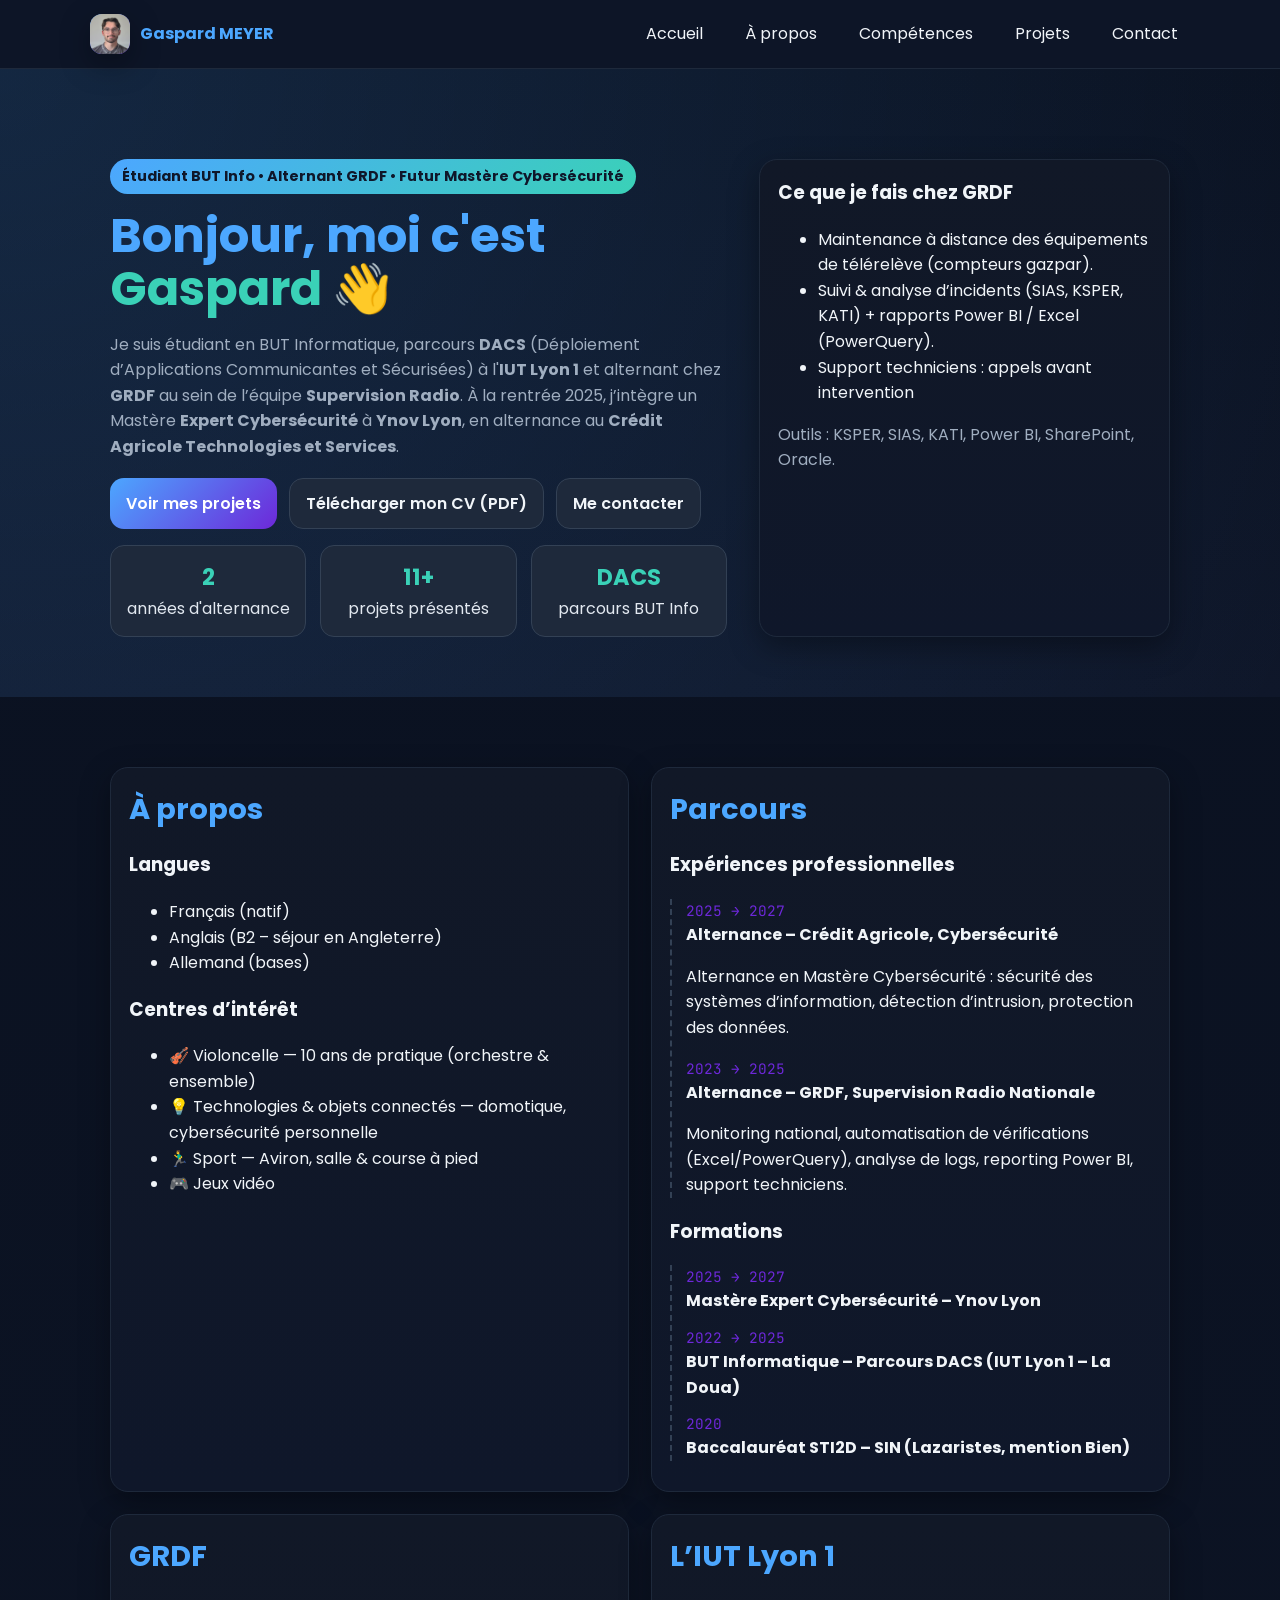
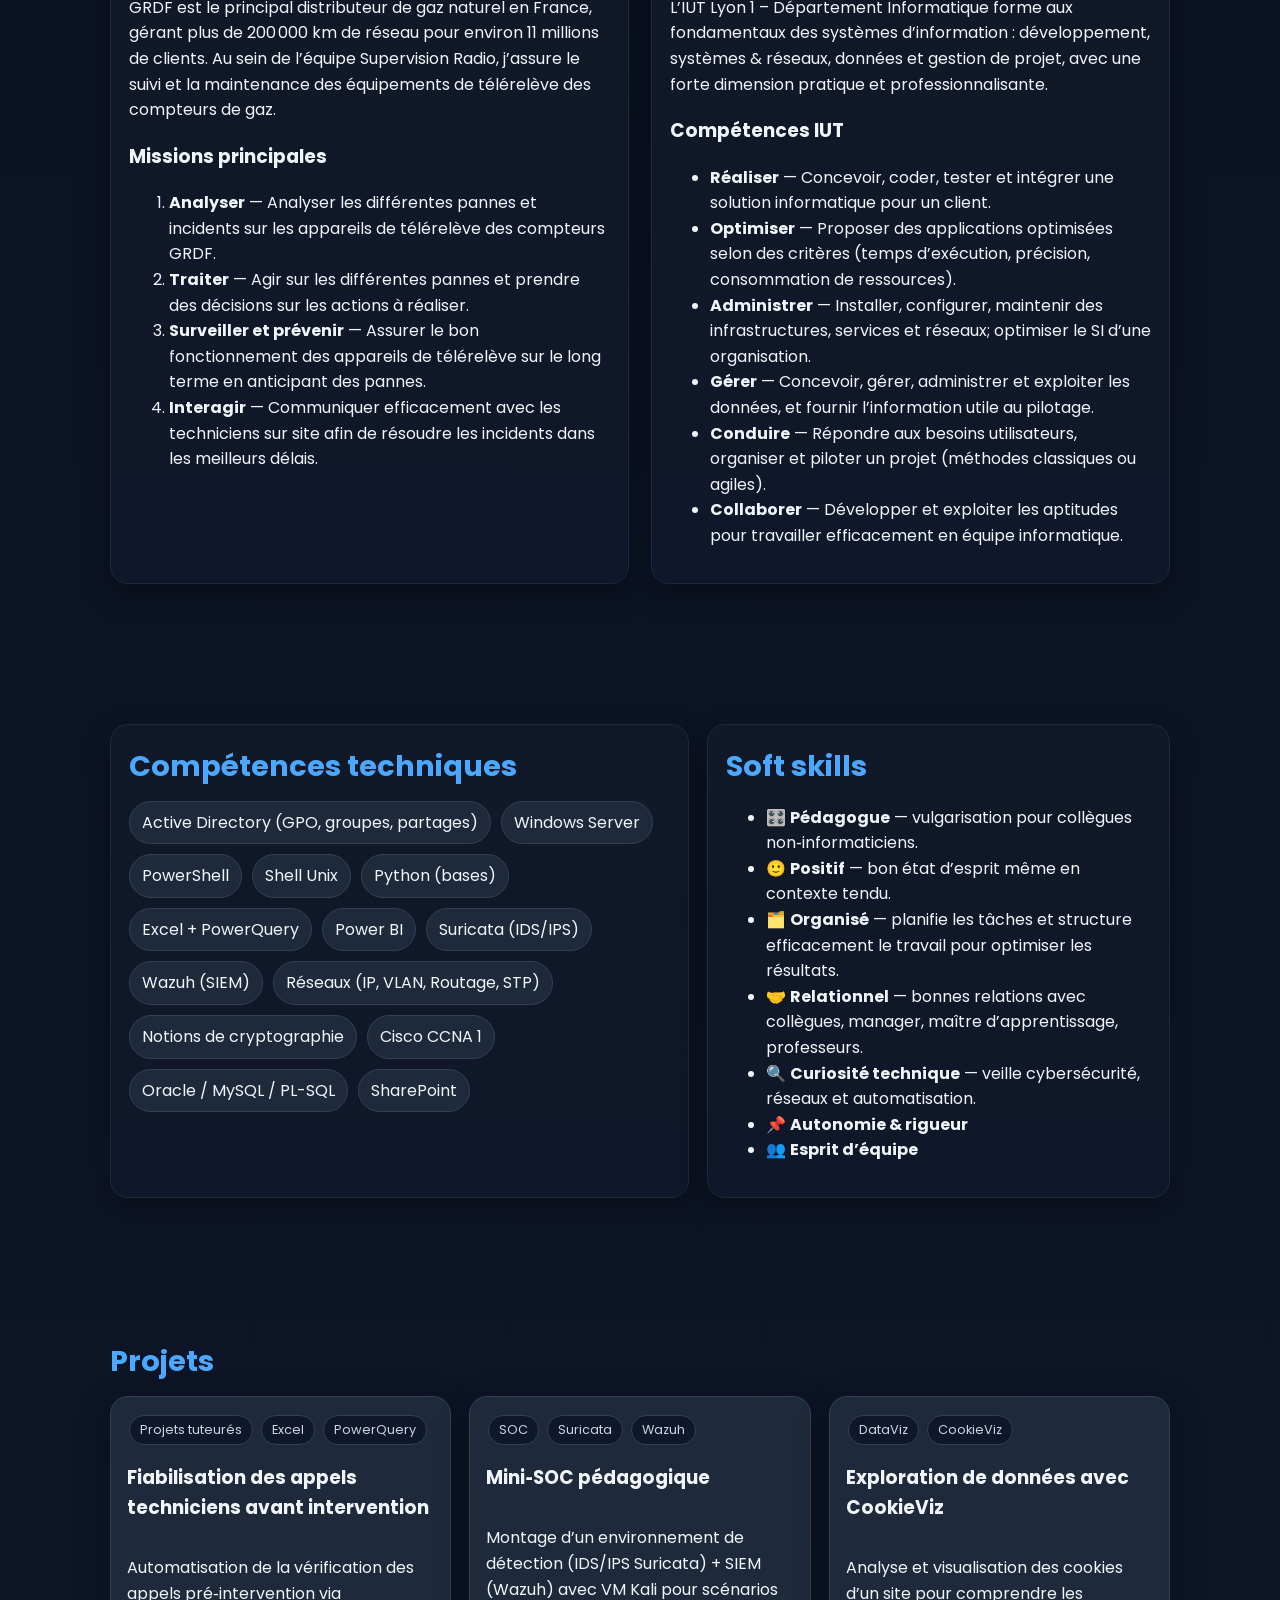
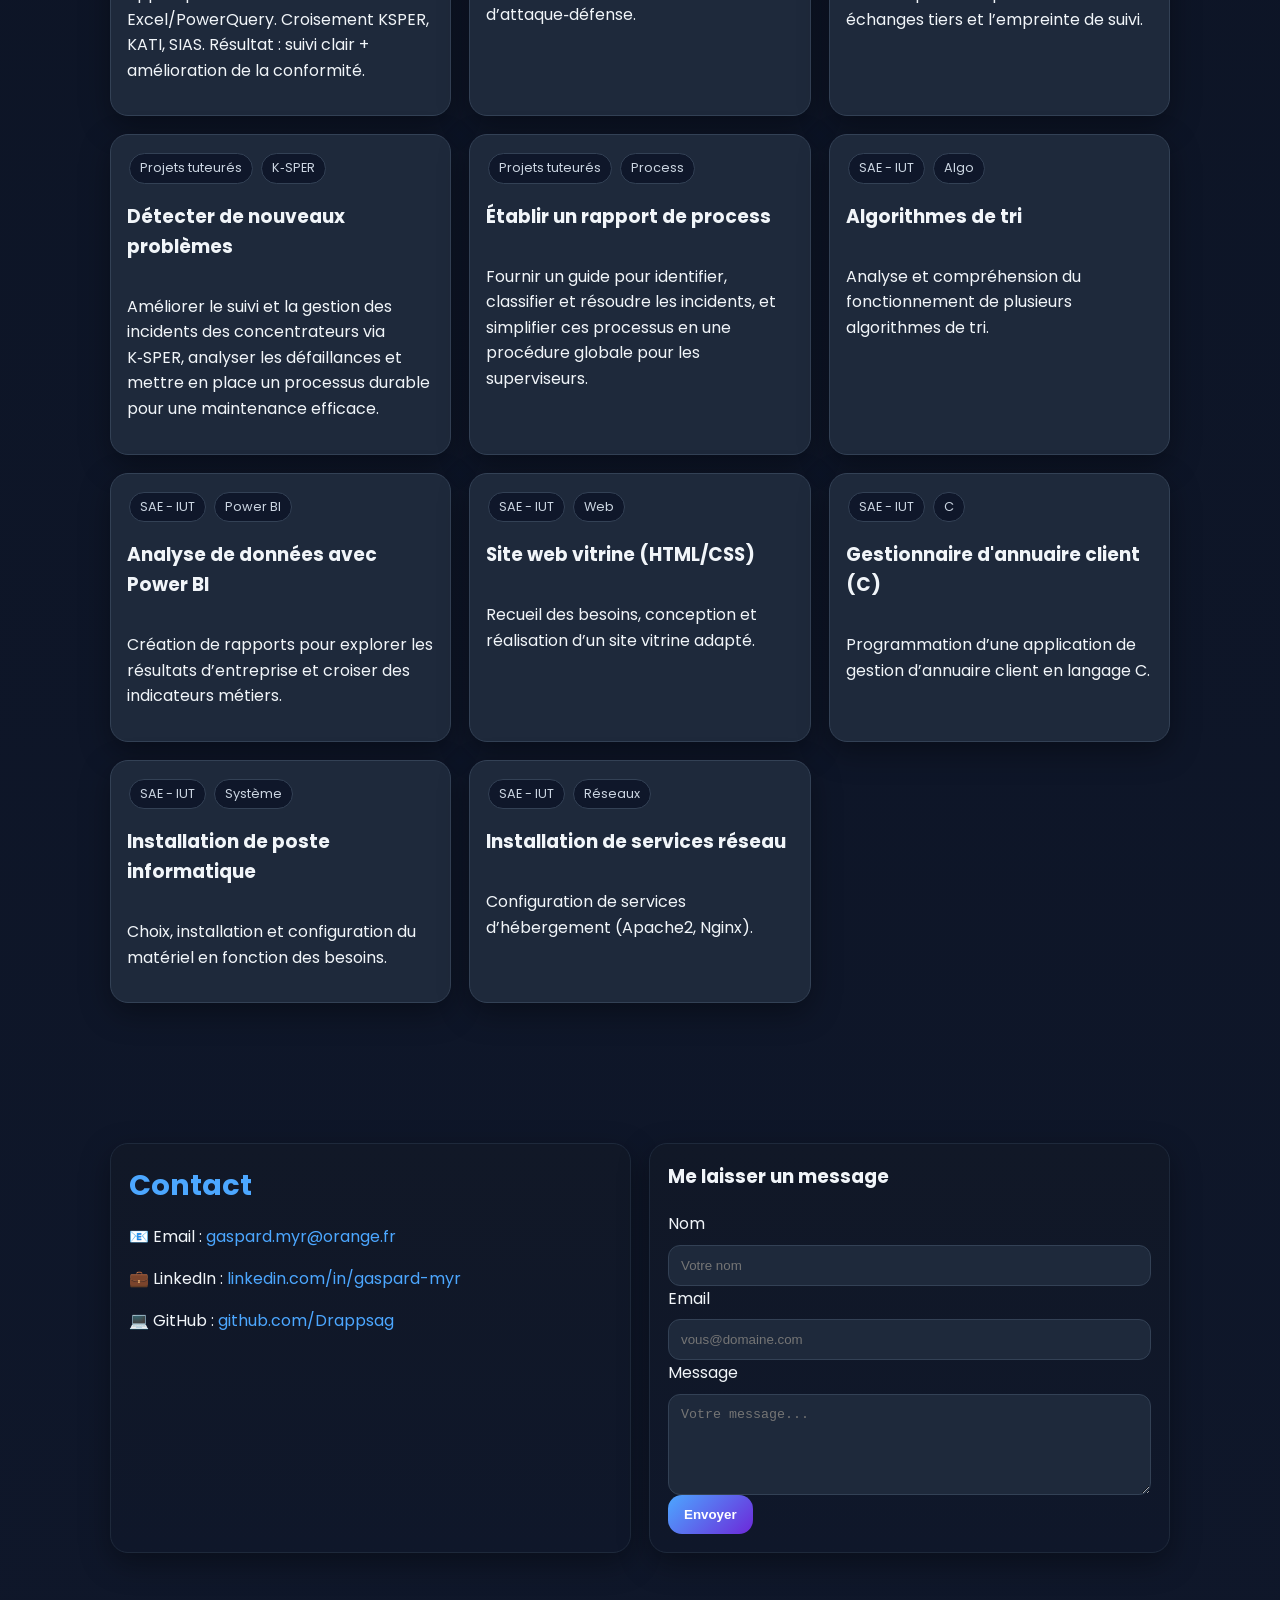
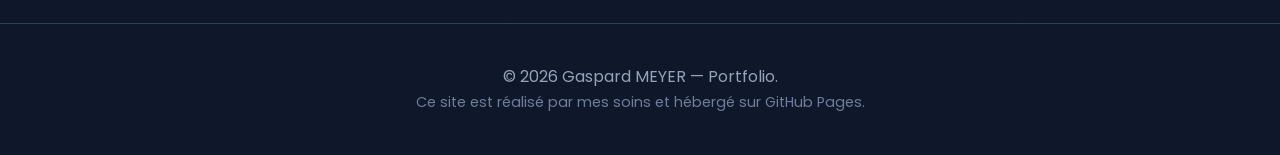
==== index.html @ 8bc7138e "Rename portfolio_gaspard_meyer_index.html to index.html" ====
<!DOCTYPE html>
<html lang="fr">
	<head>
		<meta charset="utf-8" />
		<meta name="viewport" content="width=device-width, initial-scale=1" />
		<title>Gaspard MEYER • Portfolio</title>
		<meta
			name="description"
			content="Portfolio de Gaspard MEYER — Étudiant BUT Informatique (DACS), alternant chez GRDF (Supervision Radio), futur Mastère Cybersécurité à Ynov Lyon. Projets, compétences, CV et contacts."
		/>
		<meta name="theme-color" content="#0b1220" />
		<link rel="preconnect" href="https://fonts.googleapis.com" />
		<link rel="preconnect" href="https://fonts.gstatic.com" crossorigin />
		<link
			href="https://fonts.googleapis.com/css2?family=Poppins:wght@300;400;600;700&family=JetBrains+Mono:wght@400;600&display=swap"
			rel="stylesheet"
		/>
		<style>
			:root {
				--bg: #0a1120; /* fond principal plus doux */
				--panel: #121b2e; /* panneaux */
				--muted: #a0aec0; /* texte secondaire */
				--text: #f1f5f9; /* texte principal */
				--brand: #3ad1b7; /* accent vert-bleu cyber */
				--brand-2: #4ca7ff; /* accent secondaire */
				--brand-3: #6d28d9; /* accent violet subtil */
				--radius: 18px;
				--shadow: 0 10px 30px rgba(0, 0, 0, 0.35);
			}
			* {
				box-sizing: border-box;
			}
			html {
				scroll-behavior: smooth;
			}
			body {
				margin: 0;
				font-family: Poppins, system-ui, -apple-system, Segoe UI, Roboto,
					Ubuntu;
				line-height: 1.6;
				background: linear-gradient(180deg, #0a1120, #0f172a);
				color: var(--text);
			}
			a {
				color: var(--brand-2);
				text-decoration: none;
				transition: 0.2s;
			}
			a:hover {
				color: var(--brand);
			}
			.container {
				max-width: 1100px;
				margin: 0 auto;
				padding: 0 20px;
			}
			header {
				position: sticky;
				top: 0;
				z-index: 50;
				background: rgba(15, 23, 42, 0.85);
				backdrop-filter: blur(10px);
				border-bottom: 1px solid #1e293b;
			}
			.nav {
				display: flex;
				align-items: center;
				justify-content: space-between;
				padding: 14px 0;
			}
			.brand {
				display: flex;
				align-items: center;
				gap: 10px;
				font-weight: 700;
				color: var(--brand-2);
			}
			.logo {
				display: grid;
				place-items: center;
				width: 40px;
				height: 40px;
				border-radius: 12px;
				background: linear-gradient(
					135deg,
					var(--brand-2),
					var(--brand-3)
				);
				color: #fff;
				font-weight: 800;
				box-shadow: var(--shadow);
			}
			.nav ul {
				display: flex;
				gap: 18px;
				list-style: none;
				margin: 0;
				padding: 0;
			}
			.nav a {
				color: var(--text);
				padding: 8px 12px;
				border-radius: 12px;
			}
			.nav a:hover {
				background: #1e293b;
			}
			.menu-btn {
				display: none;
			}
			@media (max-width: 820px) {
				.menu-btn {
					display: block;
					background: #1e293b;
					color: var(--text);
					border: none;
					border-radius: 12px;
					padding: 8px 12px;
				}
				.nav ul {
					display: none;
					position: absolute;
					top: 58px;
					right: 20px;
					flex-direction: column;
					background: #0f172a;
					border: 1px solid #1e293b;
					border-radius: 14px;
					padding: 10px;
					width: 240px;
				}
				.nav ul.open {
					display: flex;
				}
			}
			.hero {
				padding: 90px 0 60px;
				position: relative;
				overflow: hidden;
				background: radial-gradient(
						circle at top left,
						rgba(76, 167, 255, 0.15),
						transparent
					),
					linear-gradient(180deg, #0a1120, #0f172a);
			}
			.grid {
				display: grid;
				grid-template-columns: 1.2fr 0.8fr;
				gap: 32px;
			}
			@media (max-width: 920px) {
				.grid {
					grid-template-columns: 1fr;
				}
			}
			.chip {
				display: inline-flex;
				align-items: center;
				gap: 8px;
				font-size: 0.9rem;
				color: #0f172a;
				background: linear-gradient(
					135deg,
					var(--brand-2),
					var(--brand)
				);
				padding: 6px 12px;
				border-radius: 999px;
				font-weight: 700;
			}
			h1 {
				font-size: clamp(2rem, 5vw, 3rem);
				line-height: 1.1;
				margin: 16px 0;
				color: var(--brand-2);
			}
			.subtitle {
				color: var(--muted);
				max-width: 700px;
			}
			.cta {
				display: flex;
				gap: 12px;
				margin-top: 18px;
				flex-wrap: wrap;
			}
			.btn {
				display: inline-flex;
				align-items: center;
				gap: 10px;
				padding: 12px 16px;
				border-radius: 14px;
				border: 1px solid #334155;
				background: #1e293b;
				color: var(--text);
				font-weight: 600;
				transition: 0.2s;
			}
			.btn.primary {
				background: linear-gradient(
					135deg,
					var(--brand-2),
					var(--brand-3)
				);
				color: #fff;
				border: 0;
			}
			.btn:hover {
				transform: translateY(-2px);
				box-shadow: 0 6px 15px rgba(0, 0, 0, 0.4);
			}
			.panel {
				background: linear-gradient(180deg, #111827, #0f172a);
				border: 1px solid #1e293b;
				border-radius: var(--radius);
				padding: 18px;
				box-shadow: var(--shadow);
			}
			.kpis {
				display: grid;
				grid-template-columns: repeat(3, 1fr);
				gap: 14px;
				margin-top: 16px;
			}
			.kpi {
				background: #1e293b;
				border: 1px solid #334155;
				border-radius: 14px;
				padding: 14px;
				text-align: center;
				color: #e2e8f0;
			}
			.kpi strong {
				font-size: 1.4rem;
				color: var(--brand);
			}
			section {
				padding: 70px 0;
			}
			section h2 {
				font-size: 1.8rem;
				margin: 0 0 12px;
				color: var(--brand-2);
			}
			.lead {
				color: var(--muted);
				margin: 0 0 24px;
			}
			.about {
				display: grid;
				grid-template-columns: 1fr 1fr;
				gap: 22px;
			}
			@media (max-width: 900px) {
				.about {
					grid-template-columns: 1fr;
				}
			}
			.about .card {
				padding: 18px;
			}
			.timeline {
				border-left: 2px dashed #334155;
				padding-left: 14px;
			}
			.tl-item {
				margin: 12px 0;
			}
			.tl-item .when {
				font-family: "JetBrains Mono", monospace;
				font-size: 0.9rem;
				color: var(--brand-3);
			}
			.projects {
				display: grid;
				grid-template-columns: repeat(3, 1fr);
				gap: 18px;
			}
			@media (max-width: 1024px) {
				.projects {
					grid-template-columns: repeat(2, 1fr);
				}
			}
			@media (max-width: 720px) {
				.projects {
					grid-template-columns: 1fr;
				}
			}
			.project {
				display: flex;
				flex-direction: column;
				gap: 10px;
				padding: 16px;
				transition: transform 0.15s ease;
				background: #1e293b;
				border-radius: var(--radius);
				border: 1px solid #334155;
			}
			.project:hover {
				transform: translateY(-3px);
				box-shadow: 0 6px 12px rgba(0, 0, 0, 0.4);
			}
			.tag {
				display: inline-block;
				background: #0f172a;
				border: 1px solid #334155;
				color: #cbd5e1;
				font-size: 0.8rem;
				padding: 4px 10px;
				border-radius: 999px;
				margin: 2px;
			}
			.skills {
				display: grid;
				grid-template-columns: 1fr 0.8fr;
				gap: 18px;
			}
			@media (max-width: 980px) {
				.skills {
					grid-template-columns: 1fr;
				}
			}
			.chipset {
				display: flex;
				flex-wrap: wrap;
				gap: 10px;
			}
			.skill {
				background: #1e293b;
				border: 1px solid #334155;
				padding: 8px 12px;
				border-radius: 999px;
				color: #f1f5f9;
			}
			.contact-card {
				display: grid;
				grid-template-columns: 1fr 1fr;
				gap: 18px;
			}
			@media (max-width: 880px) {
				.contact-card {
					grid-template-columns: 1fr;
				}
			}
			.field {
				display: flex;
				flex-direction: column;
				gap: 8px;
			}
			input,
			textarea {
				background: #1e293b;
				border: 1px solid #334155;
				border-radius: 12px;
				padding: 12px;
				color: #f1f5f9;
			}
			input:focus,
			textarea:focus {
				outline: none;
				box-shadow: 0 0 0 3px rgba(76, 167, 255, 0.3);
			}
			footer {
				padding: 40px 0;
				color: #94a3b8;
				text-align: center;
				border-top: 1px solid #334155;
			}
		</style>
	</head>
	<body>
		<!-- NAV -->
		<header>
			<div class="container nav">
				<div class="brand">
					<div class="logo">
						<img
							src="assets/photo-gaspard.jpg"
							alt="Logo Gaspard Meyer"
							style="
								width: 100%;
								height: 100%;
								object-fit: cover;
								border-radius: 12px;
							"
						/>
					</div>
					<span>Gaspard MEYER</span>
				</div>
				<button
					class="menu-btn"
					aria-label="menu"
					onclick="toggleMenu()"
				>
					☰ Menu
				</button>
				<ul id="menu">
					<li><a href="#accueil">Accueil</a></li>
					<li><a href="#apropos">À propos</a></li>
					<li><a href="#competences">Compétences</a></li>
					<li><a href="#projets">Projets</a></li>
					<li><a href="#contact">Contact</a></li>
				</ul>
			</div>
		</header>

		<!-- HERO / ACCUEIL -->
		<section id="accueil" class="hero">
			<div class="container grid">
				<div>
					<span class="chip"
						>Étudiant BUT Info • Alternant GRDF • Futur Mastère
						Cybersécurité</span
					>
					<h1>
						Bonjour, moi c'est
						<span style="color: var(--brand)">Gaspard</span> 👋
					</h1>
					<p class="subtitle">
						Je suis étudiant en BUT Informatique, parcours
						<strong>DACS</strong> (Déploiement d’Applications
						Communicantes et Sécurisées) à l'<strong
							>IUT Lyon 1</strong
						>
						et alternant chez <strong>GRDF</strong> au sein de
						l’équipe <strong>Supervision Radio</strong>. À la
						rentrée 2025, j’intègre un Mastère
						<strong>Expert Cybersécurité</strong> à
						<strong>Ynov Lyon</strong>, en alternance au
						<strong>Crédit Agricole Technologies et Services</strong
						>.
					</p>
					<div class="cta">
						<a class="btn primary" href="#projets"
							>Voir mes projets</a
						>
						<a
							class="btn"
							href="assets/Gaspard-Meyer-CV.pdf"
							target="_blank"
							rel="noopener"
							>Télécharger mon CV (PDF)</a
						>
						<a class="btn" href="#contact">Me contacter</a>
					</div>
					<div class="kpis">
						<div class="kpi">
							<strong>2</strong>
							<div>années d'alternance</div>
						</div>
						<div class="kpi">
							<strong>11+</strong>
							<div>projets présentés</div>
						</div>
						<div class="kpi">
							<strong>DACS</strong>
							<div>parcours BUT Info</div>
						</div>
					</div>
				</div>
				<div class="panel">
					<h3 style="margin-top: 0">Ce que je fais chez GRDF</h3>
					<ul>
						<li>
							Maintenance à distance des équipements de télérelève
							(compteurs gazpar).
						</li>
						<li>
							Suivi & analyse d’incidents (SIAS, KSPER, KATI) +
							rapports Power BI / Excel (PowerQuery).
						</li>
						<li>Support techniciens : appels avant intervention</li>
					</ul>
					<p style="color: var(--muted); margin: 0">
						Outils : KSPER, SIAS, KATI, Power BI, SharePoint,
						Oracle.
					</p>
				</div>
			</div>
		</section>

		<!-- A PROPOS -->
		<section id="apropos">
			<div class="container about">
				<div class="panel card">
					<h2>À propos</h2>
					<h3>Langues</h3>
					<ul>
						<li>Français (natif)</li>
						<li>Anglais (B2 – séjour en Angleterre)</li>
						<li>Allemand (bases)</li>
					</ul>
					<h3>Centres d’intérêt</h3>
					<ul>
						<li>
							🎻 Violoncelle — 10 ans de pratique (orchestre &
							ensemble)
						</li>
						<li>
							💡 Technologies & objets connectés — domotique,
							cybersécurité personnelle
						</li>
						<li>🏃‍♂️ Sport — Aviron, salle & course à pied</li>
						<li>🎮 Jeux vidéo</li>
					</ul>
				</div>
				<div class="panel card">
					<h2>Parcours</h2>
					<h3>Expériences professionnelles</h3>
					<div class="timeline">
						<div class="tl-item">
							<div class="when">2025 → 2027</div>
							<strong
								>Alternance – Crédit Agricole,
								Cybersécurité</strong
							>
							<p>
								Alternance en Mastère Cybersécurité : sécurité
								des systèmes d’information, détection
								d’intrusion, protection des données.
							</p>
						</div>
						<div class="tl-item">
							<div class="when">2023 → 2025</div>
							<strong
								>Alternance – GRDF, Supervision Radio
								Nationale</strong
							>
							<p>
								Monitoring national, automatisation de
								vérifications (Excel/PowerQuery), analyse de
								logs, reporting Power BI, support techniciens.
							</p>
						</div>
					</div>
					<h3>Formations</h3>
					<div class="timeline">
						<div class="tl-item">
							<div class="when">2025 → 2027</div>
							<strong
								>Mastère Expert Cybersécurité – Ynov
								Lyon</strong
							>
						</div>
						<div class="tl-item">
							<div class="when">2022 → 2025</div>
							<strong
								>BUT Informatique – Parcours DACS (IUT Lyon 1 –
								La Doua)</strong
							>
						</div>
						<div class="tl-item">
							<div class="when">2020</div>
							<strong
								>Baccalauréat STI2D – SIN (Lazaristes, mention
								Bien)</strong
							>
						</div>
					</div>
				</div>
				<div class="panel card">
					<h2>GRDF</h2>
					<p>
						GRDF est le principal distributeur de gaz naturel en
						France, gérant plus de 200 000 km de réseau pour environ
						11 millions de clients. Au sein de l’équipe Supervision
						Radio, j’assure le suivi et la maintenance des
						équipements de télérelève des compteurs de gaz.
					</p>
					<h3>Missions principales</h3>
					<ol>
						<li>
							<strong>Analyser</strong> — Analyser les différentes
							pannes et incidents sur les appareils de télérelève
							des compteurs GRDF.
						</li>
						<li>
							<strong>Traiter</strong> — Agir sur les différentes
							pannes et prendre des décisions sur les actions à
							réaliser.
						</li>
						<li>
							<strong>Surveiller et prévenir</strong> — Assurer le
							bon fonctionnement des appareils de télérelève sur
							le long terme en anticipant des pannes.
						</li>
						<li>
							<strong>Interagir</strong> — Communiquer
							efficacement avec les techniciens sur site afin de
							résoudre les incidents dans les meilleurs délais.
						</li>
					</ol>
				</div>
				<div class="panel card">
					<h2>L’IUT Lyon 1</h2>
					<p>
						L’IUT Lyon 1 – Département Informatique forme aux
						fondamentaux des systèmes d’information : développement,
						systèmes & réseaux, données et gestion de projet, avec
						une forte dimension pratique et professionnalisante.
					</p>
					<h3>Compétences IUT</h3>
					<ul>
						<li>
							<strong>Réaliser</strong> — Concevoir, coder, tester
							et intégrer une solution informatique pour un
							client.
						</li>
						<li>
							<strong>Optimiser</strong> — Proposer des
							applications optimisées selon des critères (temps
							d’exécution, précision, consommation de ressources).
						</li>
						<li>
							<strong>Administrer</strong> — Installer,
							configurer, maintenir des infrastructures, services
							et réseaux; optimiser le SI d’une organisation.
						</li>
						<li>
							<strong>Gérer</strong> — Concevoir, gérer,
							administrer et exploiter les données, et fournir
							l’information utile au pilotage.
						</li>
						<li>
							<strong>Conduire</strong> — Répondre aux besoins
							utilisateurs, organiser et piloter un projet
							(méthodes classiques ou agiles).
						</li>
						<li>
							<strong>Collaborer</strong> — Développer et
							exploiter les aptitudes pour travailler efficacement
							en équipe informatique.
						</li>
					</ul>
				</div>
			</div>
		</section>

		<!-- COMPETENCES -->
		<section id="competences">
			<div class="container skills">
				<div class="panel">
					<h2>Compétences techniques</h2>
					<div class="chipset">
						<span class="skill"
							>Active Directory (GPO, groupes, partages)</span
						>
						<span class="skill">Windows Server</span>
						<span class="skill">PowerShell</span>
						<span class="skill">Shell Unix</span>
						<span class="skill">Python (bases)</span>
						<span class="skill">Excel + PowerQuery</span>
						<span class="skill">Power BI</span>
						<span class="skill">Suricata (IDS/IPS)</span>
						<span class="skill">Wazuh (SIEM)</span>
						<span class="skill"
							>Réseaux (IP, VLAN, Routage, STP)</span
						>
						<span class="skill">Notions de cryptographie</span>
						<span class="skill">Cisco CCNA 1</span>
						<span class="skill">Oracle / MySQL / PL-SQL</span>
						<span class="skill">SharePoint</span>
					</div>
				</div>
				<div class="panel">
					<h2>Soft skills</h2>
					<ul>
						<li>
							🎛️ <strong>Pédagogue</strong> — vulgarisation pour
							collègues non‑informaticiens.
						</li>
						<li>
							🙂 <strong>Positif</strong> — bon état d’esprit même
							en contexte tendu.
						</li>
						<li>
							🗂️ <strong>Organisé</strong> — planifie les tâches
							et structure efficacement le travail pour optimiser
							les résultats.
						</li>
						<li>
							🤝 <strong>Relationnel</strong> — bonnes relations
							avec collègues, manager, maître d’apprentissage,
							professeurs.
						</li>
						<li>
							🔍 <strong>Curiosité technique</strong> — veille
							cybersécurité, réseaux et automatisation.
						</li>
						<li>📌 <strong>Autonomie & rigueur</strong></li>
						<li>👥 <strong>Esprit d’équipe</strong></li>
					</ul>
				</div>
			</div>
		</section>

		<!-- PROJETS -->
		<section id="projets">
			<div class="container">
				<h2>Projets</h2>
				<div class="projects">
					<article class="panel project">
						<div>
							<span class="tag">Projets tuteurés</span>
							<span class="tag">Excel</span>
							<span class="tag">PowerQuery</span>
						</div>
						<h3 style="margin: 6px 0">
							Fiabilisation des appels techniciens avant
							intervention
						</h3>
						<p>
							Automatisation de la vérification des appels
							pré‑intervention via Excel/PowerQuery. Croisement
							KSPER, KATI, SIAS. Résultat : suivi clair +
							amélioration de la conformité.
						</p>
					</article>
					<article class="panel project">
						<div>
							<span class="tag">SOC</span>
							<span class="tag">Suricata</span>
							<span class="tag">Wazuh</span>
						</div>
						<h3 style="margin: 6px 0">Mini‑SOC pédagogique</h3>
						<p>
							Montage d’un environnement de détection (IDS/IPS
							Suricata) + SIEM (Wazuh) avec VM Kali pour scénarios
							d’attaque‑défense.
						</p>
					</article>
					<article class="panel project">
						<div>
							<span class="tag">DataViz</span>
							<span class="tag">CookieViz</span>
						</div>
						<h3 style="margin: 6px 0">
							Exploration de données avec CookieViz
						</h3>
						<p>
							Analyse et visualisation des cookies d’un site pour
							comprendre les échanges tiers et l’empreinte de
							suivi.
						</p>
					</article>
					<article class="panel project">
						<div>
							<span class="tag">Projets tuteurés</span>
							<span class="tag">K‑SPER</span>
						</div>
						<h3 style="margin: 6px 0">
							Détecter de nouveaux problèmes
						</h3>
						<p>
							Améliorer le suivi et la gestion des incidents des
							concentrateurs via K‑SPER, analyser les défaillances
							et mettre en place un processus durable pour une
							maintenance efficace.
						</p>
					</article>
					<article class="panel project">
						<div>
							<span class="tag">Projets tuteurés</span>
							<span class="tag">Process</span>
						</div>
						<h3 style="margin: 6px 0">
							Établir un rapport de process
						</h3>
						<p>
							Fournir un guide pour identifier, classifier et
							résoudre les incidents, et simplifier ces processus
							en une procédure globale pour les superviseurs.
						</p>
					</article>
					<article class="panel project">
						<div>
							<span class="tag">SAE - IUT</span>
							<span class="tag">Algo</span>
						</div>
						<h3 style="margin: 6px 0">Algorithmes de tri</h3>
						<p>
							Analyse et compréhension du fonctionnement de
							plusieurs algorithmes de tri.
						</p>
					</article>
					<article class="panel project">
						<div>
							<span class="tag">SAE - IUT</span>
							<span class="tag">Power BI</span>
						</div>
						<h3 style="margin: 6px 0">
							Analyse de données avec Power BI
						</h3>
						<p>
							Création de rapports pour explorer les résultats
							d’entreprise et croiser des indicateurs métiers.
						</p>
					</article>
					<article class="panel project">
						<div>
							<span class="tag">SAE - IUT</span>
							<span class="tag">Web</span>
						</div>
						<h3 style="margin: 6px 0">
							Site web vitrine (HTML/CSS)
						</h3>
						<p>
							Recueil des besoins, conception et réalisation d’un
							site vitrine adapté.
						</p>
					</article>
					<article class="panel project">
						<div>
							<span class="tag">SAE - IUT</span>
							<span class="tag">C</span>
						</div>
						<h3 style="margin: 6px 0">
							Gestionnaire d'annuaire client (C)
						</h3>
						<p>
							Programmation d’une application de gestion
							d’annuaire client en langage C.
						</p>
					</article>
					<article class="panel project">
						<div>
							<span class="tag">SAE - IUT</span>
							<span class="tag">Système</span>
						</div>
						<h3 style="margin: 6px 0">
							Installation de poste informatique
						</h3>
						<p>
							Choix, installation et configuration du matériel en
							fonction des besoins.
						</p>
					</article>
					<article class="panel project">
						<div>
							<span class="tag">SAE - IUT</span>
							<span class="tag">Réseaux</span>
						</div>
						<h3 style="margin: 6px 0">
							Installation de services réseau
						</h3>
						<p>
							Configuration de services d’hébergement (Apache2,
							Nginx).
						</p>
					</article>
				</div>
			</div>
		</section>

		<!-- CONTACT -->
		<section id="contact">
			<div class="container contact-card">
				<div class="panel">
					<h2>Contact</h2>
					<p>
						📧 Email :
						<a href="mailto:gaspard.myr@orange.fr"
							>gaspard.myr@orange.fr</a
						>
					</p>
					<p>
						💼 LinkedIn :
						<a
							href="https://www.linkedin.com/in/gaspard-myr"
							target="_blank"
							rel="noopener"
							>linkedin.com/in/gaspard-myr</a
						>
					</p>
					<p>
						💻 GitHub :
						<a
							href="https://github.com/Drappsag"
							target="_blank"
							rel="noopener"
							>github.com/Drappsag</a
						>
					</p>
				</div>
				<form
					class="panel"
					onsubmit="event.preventDefault(); alert('Merci ! Vous pouvez m’écrire directement par email.');"
				>
					<h3 style="margin-top: 0">Me laisser un message</h3>
					<div class="field">
						<label for="name">Nom</label>
						<input id="name" placeholder="Votre nom" required />
					</div>
					<div class="field">
						<label for="email">Email</label>
						<input
							id="email"
							type="email"
							placeholder="vous@domaine.com"
							required
						/>
					</div>
					<div class="field">
						<label for="msg">Message</label>
						<textarea
							id="msg"
							rows="5"
							placeholder="Votre message..."
						></textarea>
					</div>
					<button class="btn primary" type="submit">Envoyer</button>
				</form>
			</div>
		</section>

		<footer>
			<div class="container">
				© <span id="year"></span> Gaspard MEYER — Portfolio. <br /><span
					style="font-size: 0.9rem; color: #6e7d99"
					>Ce site est réalisé par mes soins et hébergé sur GitHub
					Pages.</span
				>
			</div>
		</footer>

		<script>
			function toggleMenu() {
				document.getElementById("menu").classList.toggle("open");
			}
			document.getElementById("year").textContent =
				new Date().getFullYear();
		</script>

		<!--
  🔧 Personnalisation rapide (TODO):
  1) Remplacez l'email (section Contact) par votre adresse pro.
  2) Remplacez les URLs LinkedIn & GitHub.
  3) Placez votre CV à l'emplacement: /assets/Gaspard-Meyer-CV.pdf
  4) Facultatif: ajoutez une photo pro et intégrez-la dans le hero.
  -->
	</body>
</html>
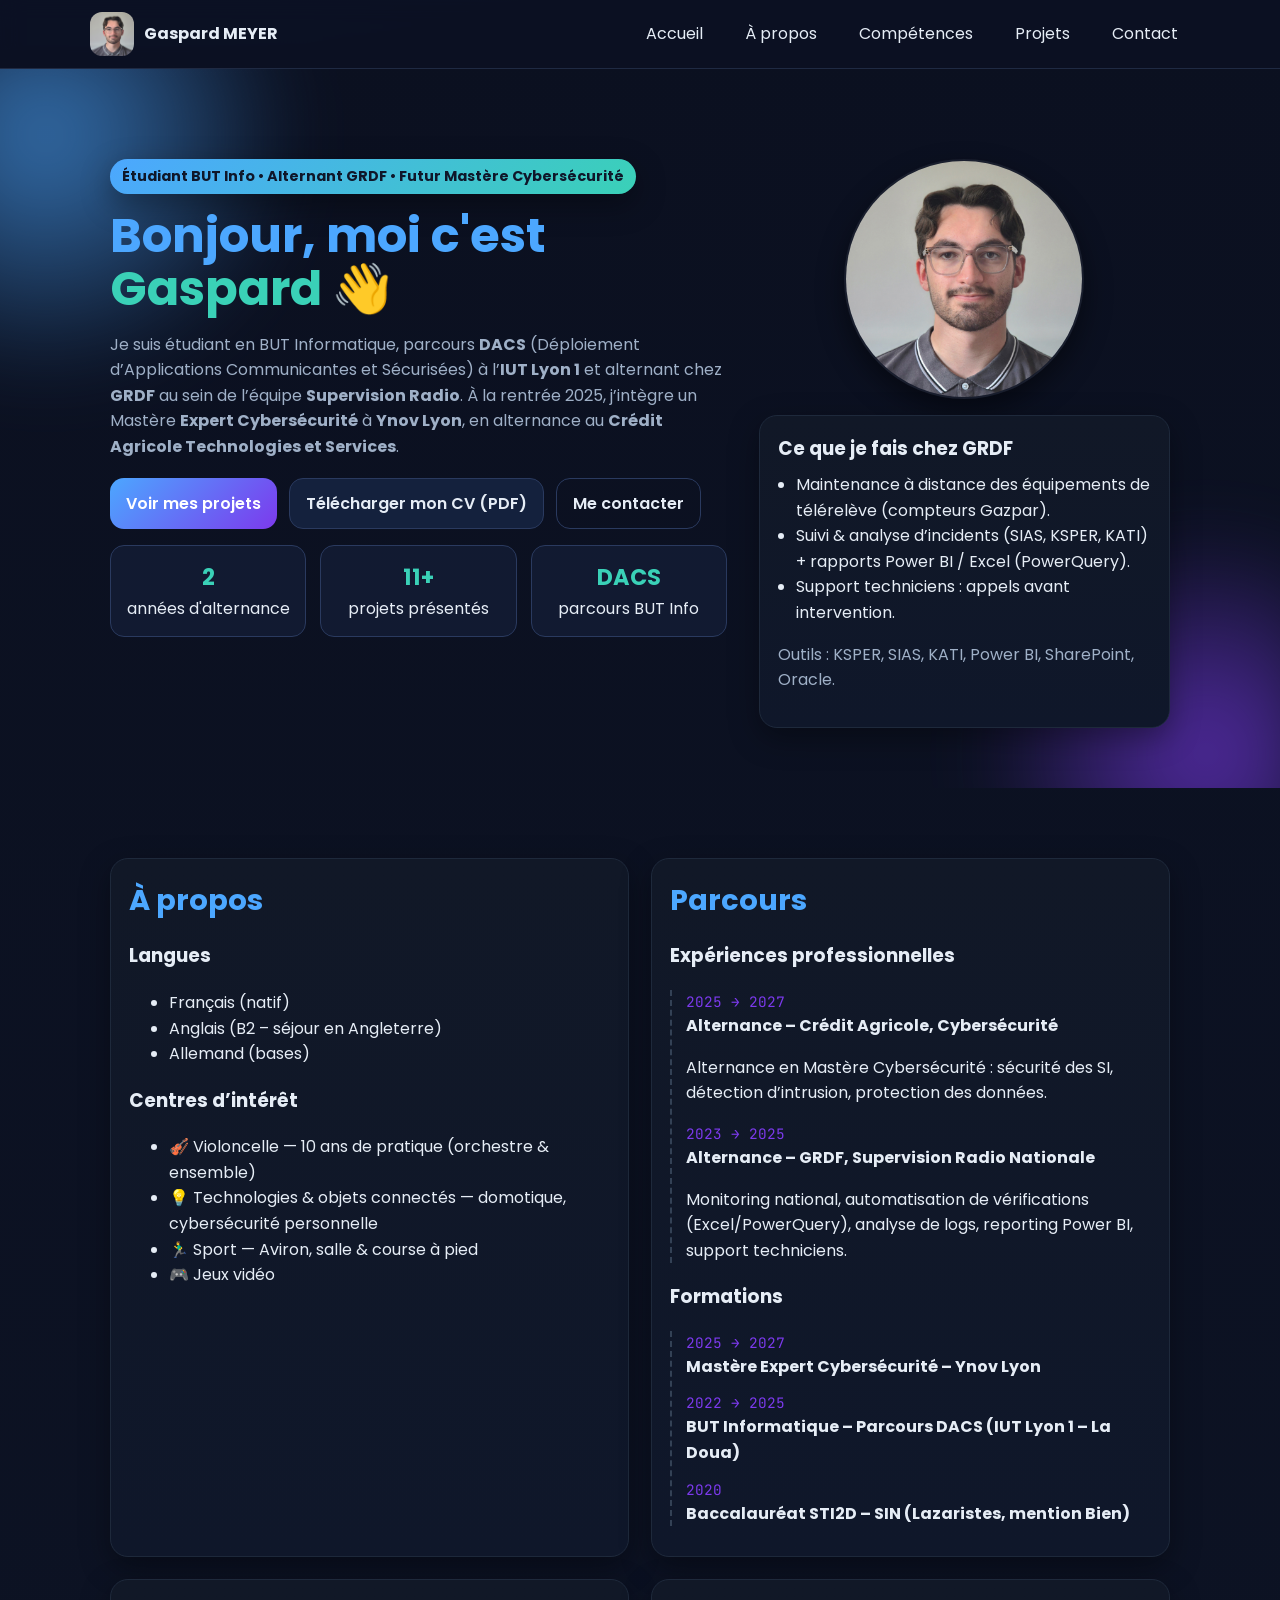
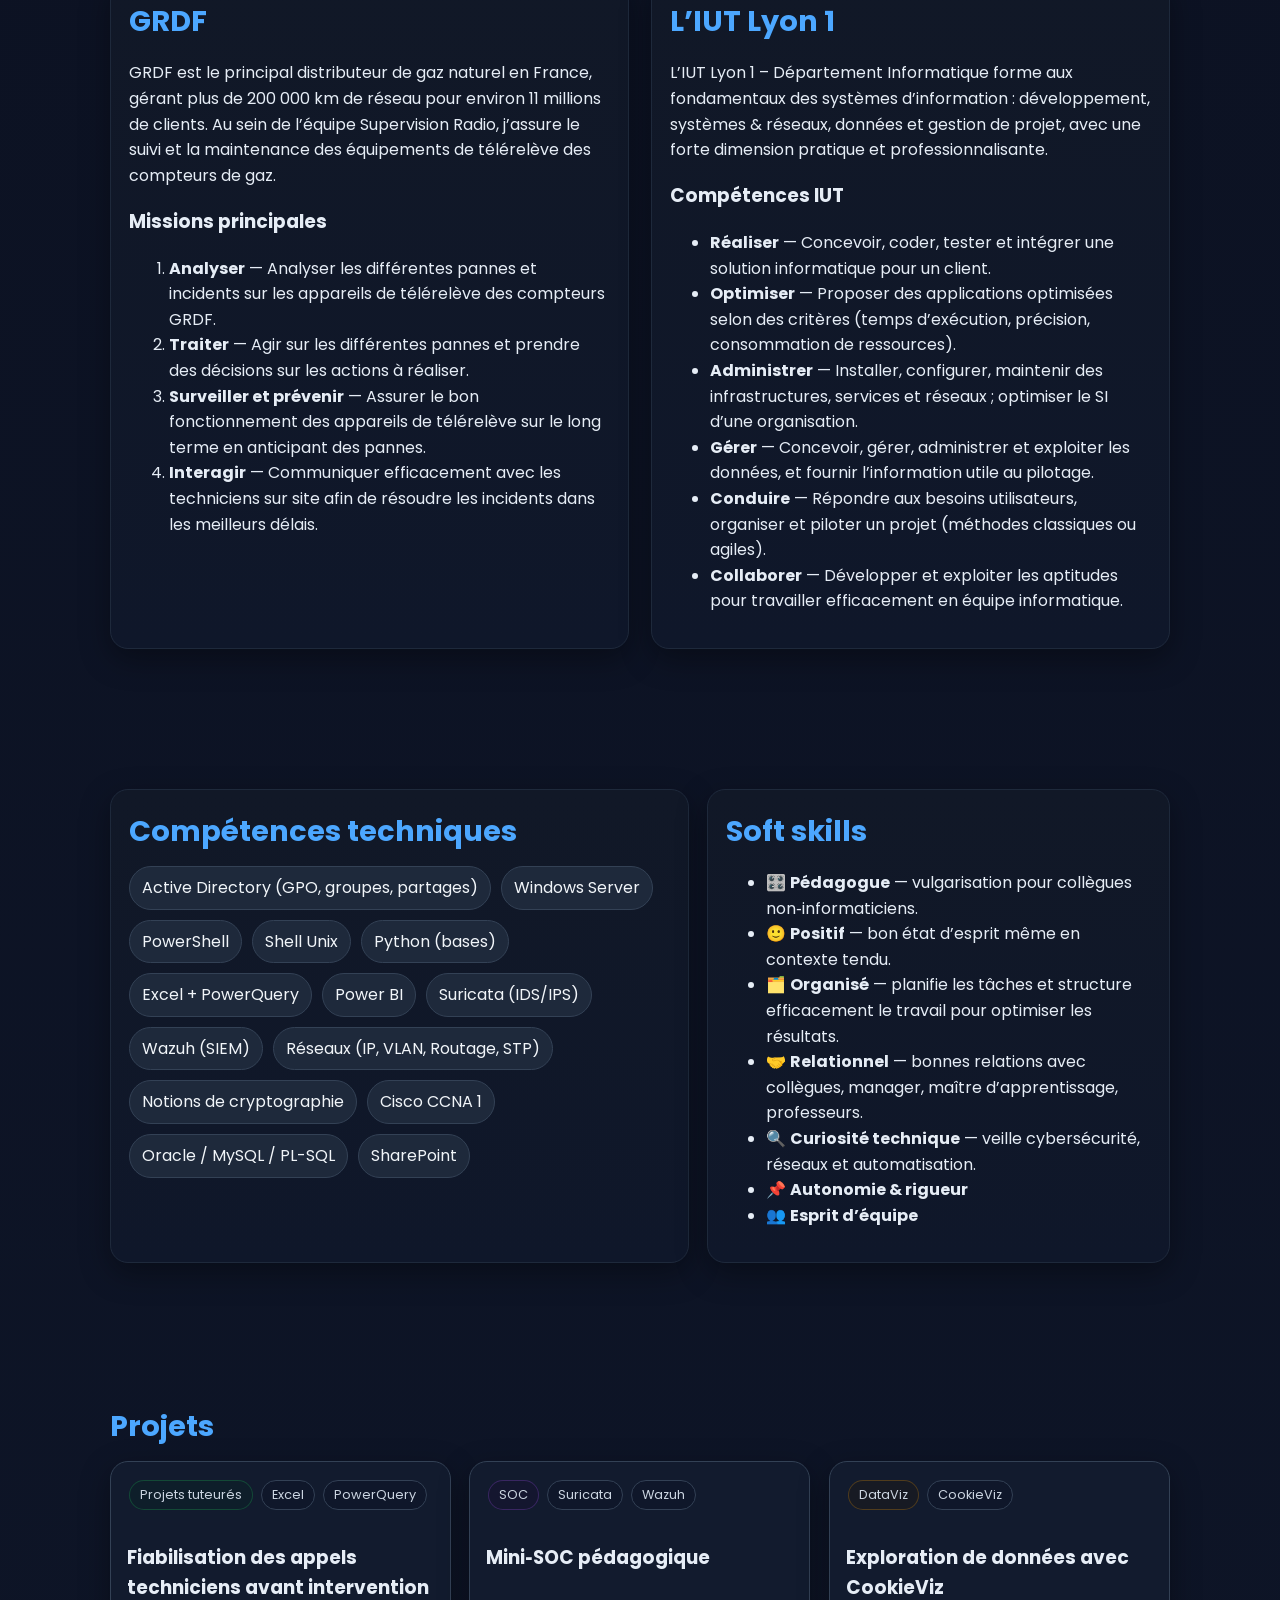
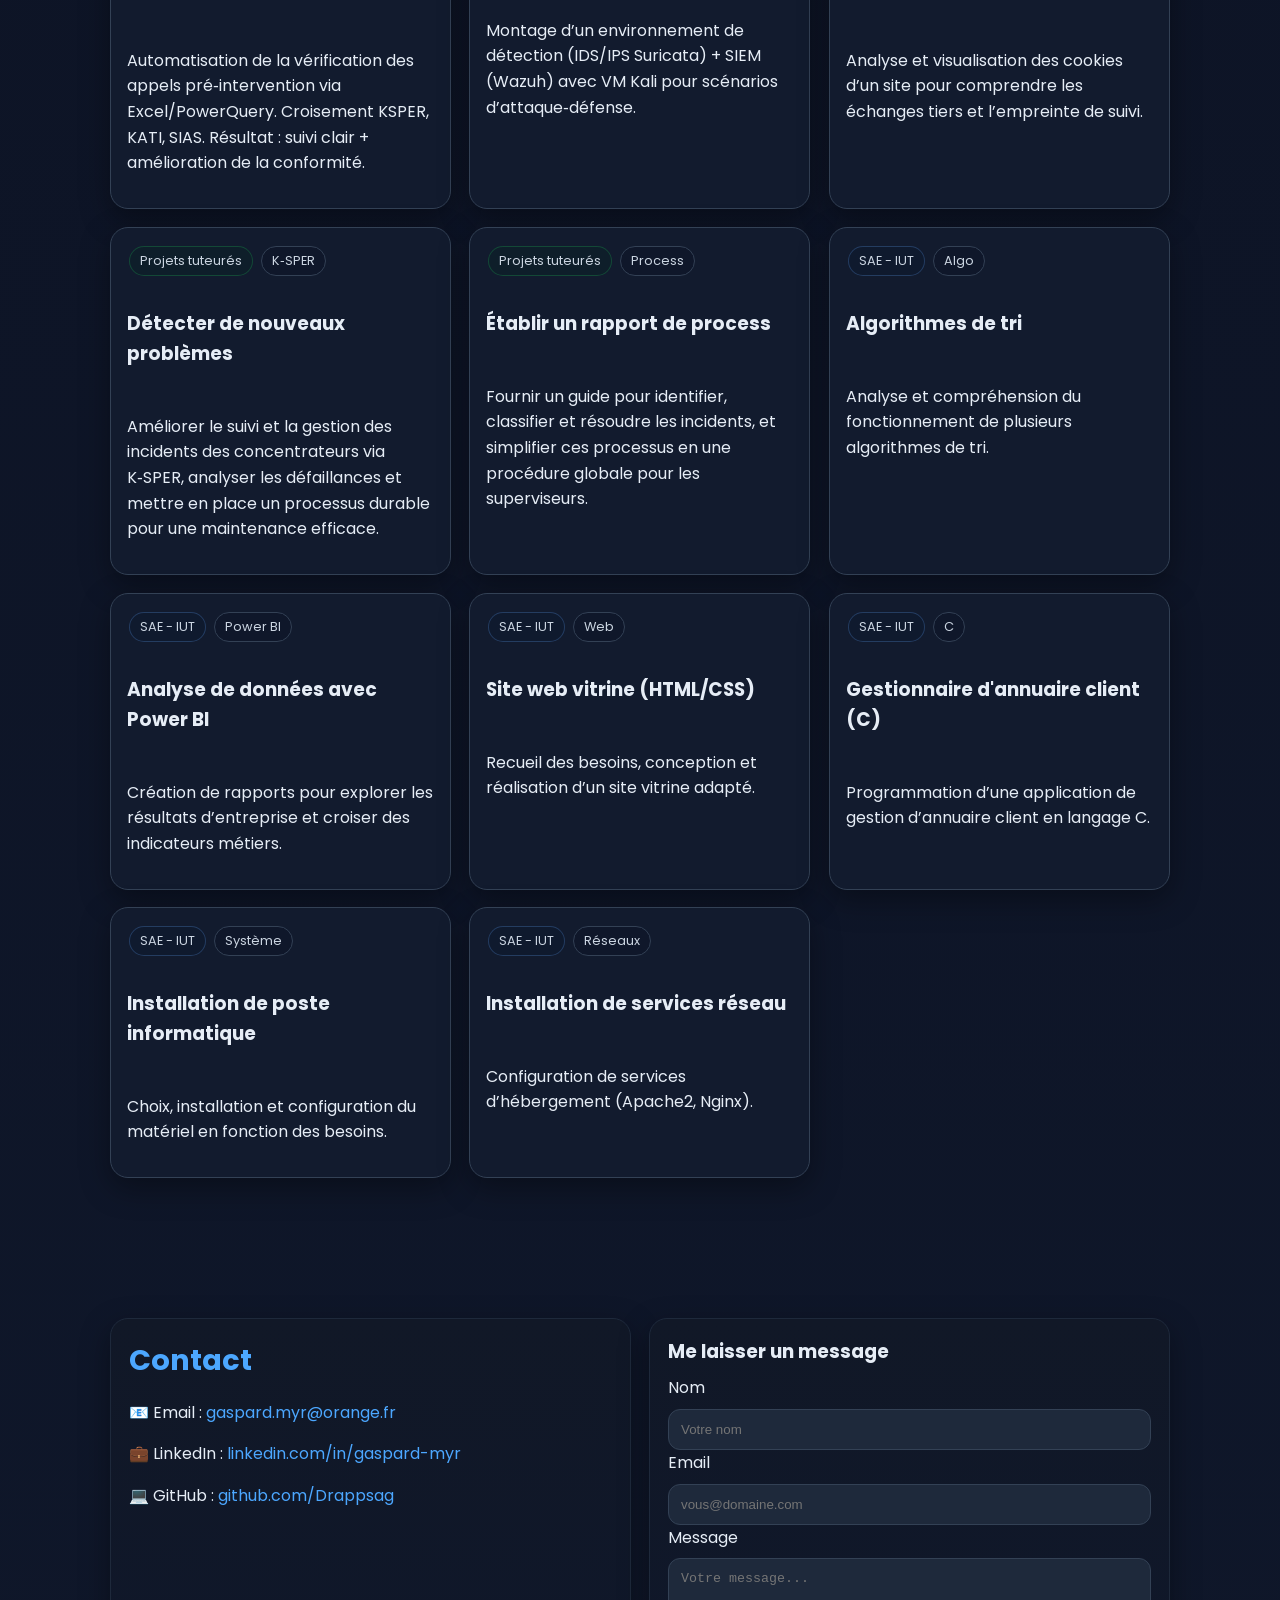
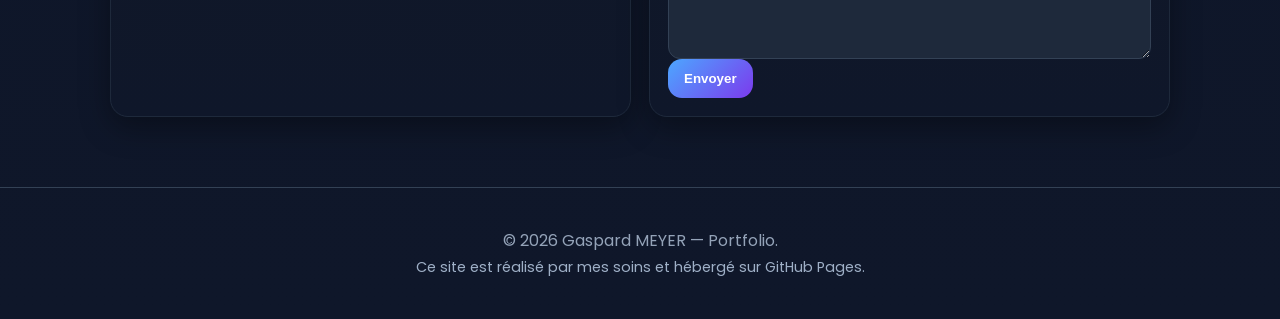
==== commit ee9b7026: "Add files via upload" ====
--- a/index.html
+++ b/index.html
@@ -1,943 +1,342 @@
 <!DOCTYPE html>
 <html lang="fr">
-	<head>
-		<meta charset="utf-8" />
-		<meta name="viewport" content="width=device-width, initial-scale=1" />
-		<title>Gaspard MEYER • Portfolio</title>
-		<meta
-			name="description"
-			content="Portfolio de Gaspard MEYER — Étudiant BUT Informatique (DACS), alternant chez GRDF (Supervision Radio), futur Mastère Cybersécurité à Ynov Lyon. Projets, compétences, CV et contacts."
-		/>
-		<meta name="theme-color" content="#0b1220" />
-		<link rel="preconnect" href="https://fonts.googleapis.com" />
-		<link rel="preconnect" href="https://fonts.gstatic.com" crossorigin />
-		<link
-			href="https://fonts.googleapis.com/css2?family=Poppins:wght@300;400;600;700&family=JetBrains+Mono:wght@400;600&display=swap"
-			rel="stylesheet"
-		/>
-		<style>
-			:root {
-				--bg: #0a1120; /* fond principal plus doux */
-				--panel: #121b2e; /* panneaux */
-				--muted: #a0aec0; /* texte secondaire */
-				--text: #f1f5f9; /* texte principal */
-				--brand: #3ad1b7; /* accent vert-bleu cyber */
-				--brand-2: #4ca7ff; /* accent secondaire */
-				--brand-3: #6d28d9; /* accent violet subtil */
-				--radius: 18px;
-				--shadow: 0 10px 30px rgba(0, 0, 0, 0.35);
-			}
-			* {
-				box-sizing: border-box;
-			}
-			html {
-				scroll-behavior: smooth;
-			}
-			body {
-				margin: 0;
-				font-family: Poppins, system-ui, -apple-system, Segoe UI, Roboto,
-					Ubuntu;
-				line-height: 1.6;
-				background: linear-gradient(180deg, #0a1120, #0f172a);
-				color: var(--text);
-			}
-			a {
-				color: var(--brand-2);
-				text-decoration: none;
-				transition: 0.2s;
-			}
-			a:hover {
-				color: var(--brand);
-			}
-			.container {
-				max-width: 1100px;
-				margin: 0 auto;
-				padding: 0 20px;
-			}
-			header {
-				position: sticky;
-				top: 0;
-				z-index: 50;
-				background: rgba(15, 23, 42, 0.85);
-				backdrop-filter: blur(10px);
-				border-bottom: 1px solid #1e293b;
-			}
-			.nav {
-				display: flex;
-				align-items: center;
-				justify-content: space-between;
-				padding: 14px 0;
-			}
-			.brand {
-				display: flex;
-				align-items: center;
-				gap: 10px;
-				font-weight: 700;
-				color: var(--brand-2);
-			}
-			.logo {
-				display: grid;
-				place-items: center;
-				width: 40px;
-				height: 40px;
-				border-radius: 12px;
-				background: linear-gradient(
-					135deg,
-					var(--brand-2),
-					var(--brand-3)
-				);
-				color: #fff;
-				font-weight: 800;
-				box-shadow: var(--shadow);
-			}
-			.nav ul {
-				display: flex;
-				gap: 18px;
-				list-style: none;
-				margin: 0;
-				padding: 0;
-			}
-			.nav a {
-				color: var(--text);
-				padding: 8px 12px;
-				border-radius: 12px;
-			}
-			.nav a:hover {
-				background: #1e293b;
-			}
-			.menu-btn {
-				display: none;
-			}
-			@media (max-width: 820px) {
-				.menu-btn {
-					display: block;
-					background: #1e293b;
-					color: var(--text);
-					border: none;
-					border-radius: 12px;
-					padding: 8px 12px;
-				}
-				.nav ul {
-					display: none;
-					position: absolute;
-					top: 58px;
-					right: 20px;
-					flex-direction: column;
-					background: #0f172a;
-					border: 1px solid #1e293b;
-					border-radius: 14px;
-					padding: 10px;
-					width: 240px;
-				}
-				.nav ul.open {
-					display: flex;
-				}
-			}
-			.hero {
-				padding: 90px 0 60px;
-				position: relative;
-				overflow: hidden;
-				background: radial-gradient(
-						circle at top left,
-						rgba(76, 167, 255, 0.15),
-						transparent
-					),
-					linear-gradient(180deg, #0a1120, #0f172a);
-			}
-			.grid {
-				display: grid;
-				grid-template-columns: 1.2fr 0.8fr;
-				gap: 32px;
-			}
-			@media (max-width: 920px) {
-				.grid {
-					grid-template-columns: 1fr;
-				}
-			}
-			.chip {
-				display: inline-flex;
-				align-items: center;
-				gap: 8px;
-				font-size: 0.9rem;
-				color: #0f172a;
-				background: linear-gradient(
-					135deg,
-					var(--brand-2),
-					var(--brand)
-				);
-				padding: 6px 12px;
-				border-radius: 999px;
-				font-weight: 700;
-			}
-			h1 {
-				font-size: clamp(2rem, 5vw, 3rem);
-				line-height: 1.1;
-				margin: 16px 0;
-				color: var(--brand-2);
-			}
-			.subtitle {
-				color: var(--muted);
-				max-width: 700px;
-			}
-			.cta {
-				display: flex;
-				gap: 12px;
-				margin-top: 18px;
-				flex-wrap: wrap;
-			}
-			.btn {
-				display: inline-flex;
-				align-items: center;
-				gap: 10px;
-				padding: 12px 16px;
-				border-radius: 14px;
-				border: 1px solid #334155;
-				background: #1e293b;
-				color: var(--text);
-				font-weight: 600;
-				transition: 0.2s;
-			}
-			.btn.primary {
-				background: linear-gradient(
-					135deg,
-					var(--brand-2),
-					var(--brand-3)
-				);
-				color: #fff;
-				border: 0;
-			}
-			.btn:hover {
-				transform: translateY(-2px);
-				box-shadow: 0 6px 15px rgba(0, 0, 0, 0.4);
-			}
-			.panel {
-				background: linear-gradient(180deg, #111827, #0f172a);
-				border: 1px solid #1e293b;
-				border-radius: var(--radius);
-				padding: 18px;
-				box-shadow: var(--shadow);
-			}
-			.kpis {
-				display: grid;
-				grid-template-columns: repeat(3, 1fr);
-				gap: 14px;
-				margin-top: 16px;
-			}
-			.kpi {
-				background: #1e293b;
-				border: 1px solid #334155;
-				border-radius: 14px;
-				padding: 14px;
-				text-align: center;
-				color: #e2e8f0;
-			}
-			.kpi strong {
-				font-size: 1.4rem;
-				color: var(--brand);
-			}
-			section {
-				padding: 70px 0;
-			}
-			section h2 {
-				font-size: 1.8rem;
-				margin: 0 0 12px;
-				color: var(--brand-2);
-			}
-			.lead {
-				color: var(--muted);
-				margin: 0 0 24px;
-			}
-			.about {
-				display: grid;
-				grid-template-columns: 1fr 1fr;
-				gap: 22px;
-			}
-			@media (max-width: 900px) {
-				.about {
-					grid-template-columns: 1fr;
-				}
-			}
-			.about .card {
-				padding: 18px;
-			}
-			.timeline {
-				border-left: 2px dashed #334155;
-				padding-left: 14px;
-			}
-			.tl-item {
-				margin: 12px 0;
-			}
-			.tl-item .when {
-				font-family: "JetBrains Mono", monospace;
-				font-size: 0.9rem;
-				color: var(--brand-3);
-			}
-			.projects {
-				display: grid;
-				grid-template-columns: repeat(3, 1fr);
-				gap: 18px;
-			}
-			@media (max-width: 1024px) {
-				.projects {
-					grid-template-columns: repeat(2, 1fr);
-				}
-			}
-			@media (max-width: 720px) {
-				.projects {
-					grid-template-columns: 1fr;
-				}
-			}
-			.project {
-				display: flex;
-				flex-direction: column;
-				gap: 10px;
-				padding: 16px;
-				transition: transform 0.15s ease;
-				background: #1e293b;
-				border-radius: var(--radius);
-				border: 1px solid #334155;
-			}
-			.project:hover {
-				transform: translateY(-3px);
-				box-shadow: 0 6px 12px rgba(0, 0, 0, 0.4);
-			}
-			.tag {
-				display: inline-block;
-				background: #0f172a;
-				border: 1px solid #334155;
-				color: #cbd5e1;
-				font-size: 0.8rem;
-				padding: 4px 10px;
-				border-radius: 999px;
-				margin: 2px;
-			}
-			.skills {
-				display: grid;
-				grid-template-columns: 1fr 0.8fr;
-				gap: 18px;
-			}
-			@media (max-width: 980px) {
-				.skills {
-					grid-template-columns: 1fr;
-				}
-			}
-			.chipset {
-				display: flex;
-				flex-wrap: wrap;
-				gap: 10px;
-			}
-			.skill {
-				background: #1e293b;
-				border: 1px solid #334155;
-				padding: 8px 12px;
-				border-radius: 999px;
-				color: #f1f5f9;
-			}
-			.contact-card {
-				display: grid;
-				grid-template-columns: 1fr 1fr;
-				gap: 18px;
-			}
-			@media (max-width: 880px) {
-				.contact-card {
-					grid-template-columns: 1fr;
-				}
-			}
-			.field {
-				display: flex;
-				flex-direction: column;
-				gap: 8px;
-			}
-			input,
-			textarea {
-				background: #1e293b;
-				border: 1px solid #334155;
-				border-radius: 12px;
-				padding: 12px;
-				color: #f1f5f9;
-			}
-			input:focus,
-			textarea:focus {
-				outline: none;
-				box-shadow: 0 0 0 3px rgba(76, 167, 255, 0.3);
-			}
-			footer {
-				padding: 40px 0;
-				color: #94a3b8;
-				text-align: center;
-				border-top: 1px solid #334155;
-			}
-		</style>
-	</head>
-	<body>
-		<!-- NAV -->
-		<header>
-			<div class="container nav">
-				<div class="brand">
-					<div class="logo">
-						<img
-							src="assets/photo-gaspard.jpg"
-							alt="Logo Gaspard Meyer"
-							style="
-								width: 100%;
-								height: 100%;
-								object-fit: cover;
-								border-radius: 12px;
-							"
-						/>
-					</div>
-					<span>Gaspard MEYER</span>
-				</div>
-				<button
-					class="menu-btn"
-					aria-label="menu"
-					onclick="toggleMenu()"
-				>
-					☰ Menu
-				</button>
-				<ul id="menu">
-					<li><a href="#accueil">Accueil</a></li>
-					<li><a href="#apropos">À propos</a></li>
-					<li><a href="#competences">Compétences</a></li>
-					<li><a href="#projets">Projets</a></li>
-					<li><a href="#contact">Contact</a></li>
-				</ul>
-			</div>
-		</header>
-
-		<!-- HERO / ACCUEIL -->
-		<section id="accueil" class="hero">
-			<div class="container grid">
-				<div>
-					<span class="chip"
-						>Étudiant BUT Info • Alternant GRDF • Futur Mastère
-						Cybersécurité</span
-					>
-					<h1>
-						Bonjour, moi c'est
-						<span style="color: var(--brand)">Gaspard</span> 👋
-					</h1>
-					<p class="subtitle">
-						Je suis étudiant en BUT Informatique, parcours
-						<strong>DACS</strong> (Déploiement d’Applications
-						Communicantes et Sécurisées) à l'<strong
-							>IUT Lyon 1</strong
-						>
-						et alternant chez <strong>GRDF</strong> au sein de
-						l’équipe <strong>Supervision Radio</strong>. À la
-						rentrée 2025, j’intègre un Mastère
-						<strong>Expert Cybersécurité</strong> à
-						<strong>Ynov Lyon</strong>, en alternance au
-						<strong>Crédit Agricole Technologies et Services</strong
-						>.
-					</p>
-					<div class="cta">
-						<a class="btn primary" href="#projets"
-							>Voir mes projets</a
-						>
-						<a
-							class="btn"
-							href="assets/Gaspard-Meyer-CV.pdf"
-							target="_blank"
-							rel="noopener"
-							>Télécharger mon CV (PDF)</a
-						>
-						<a class="btn" href="#contact">Me contacter</a>
-					</div>
-					<div class="kpis">
-						<div class="kpi">
-							<strong>2</strong>
-							<div>années d'alternance</div>
-						</div>
-						<div class="kpi">
-							<strong>11+</strong>
-							<div>projets présentés</div>
-						</div>
-						<div class="kpi">
-							<strong>DACS</strong>
-							<div>parcours BUT Info</div>
-						</div>
-					</div>
-				</div>
-				<div class="panel">
-					<h3 style="margin-top: 0">Ce que je fais chez GRDF</h3>
-					<ul>
-						<li>
-							Maintenance à distance des équipements de télérelève
-							(compteurs gazpar).
-						</li>
-						<li>
-							Suivi & analyse d’incidents (SIAS, KSPER, KATI) +
-							rapports Power BI / Excel (PowerQuery).
-						</li>
-						<li>Support techniciens : appels avant intervention</li>
-					</ul>
-					<p style="color: var(--muted); margin: 0">
-						Outils : KSPER, SIAS, KATI, Power BI, SharePoint,
-						Oracle.
-					</p>
-				</div>
-			</div>
-		</section>
-
-		<!-- A PROPOS -->
-		<section id="apropos">
-			<div class="container about">
-				<div class="panel card">
-					<h2>À propos</h2>
-					<h3>Langues</h3>
-					<ul>
-						<li>Français (natif)</li>
-						<li>Anglais (B2 – séjour en Angleterre)</li>
-						<li>Allemand (bases)</li>
-					</ul>
-					<h3>Centres d’intérêt</h3>
-					<ul>
-						<li>
-							🎻 Violoncelle — 10 ans de pratique (orchestre &
-							ensemble)
-						</li>
-						<li>
-							💡 Technologies & objets connectés — domotique,
-							cybersécurité personnelle
-						</li>
-						<li>🏃‍♂️ Sport — Aviron, salle & course à pied</li>
-						<li>🎮 Jeux vidéo</li>
-					</ul>
-				</div>
-				<div class="panel card">
-					<h2>Parcours</h2>
-					<h3>Expériences professionnelles</h3>
-					<div class="timeline">
-						<div class="tl-item">
-							<div class="when">2025 → 2027</div>
-							<strong
-								>Alternance – Crédit Agricole,
-								Cybersécurité</strong
-							>
-							<p>
-								Alternance en Mastère Cybersécurité : sécurité
-								des systèmes d’information, détection
-								d’intrusion, protection des données.
-							</p>
-						</div>
-						<div class="tl-item">
-							<div class="when">2023 → 2025</div>
-							<strong
-								>Alternance – GRDF, Supervision Radio
-								Nationale</strong
-							>
-							<p>
-								Monitoring national, automatisation de
-								vérifications (Excel/PowerQuery), analyse de
-								logs, reporting Power BI, support techniciens.
-							</p>
-						</div>
-					</div>
-					<h3>Formations</h3>
-					<div class="timeline">
-						<div class="tl-item">
-							<div class="when">2025 → 2027</div>
-							<strong
-								>Mastère Expert Cybersécurité – Ynov
-								Lyon</strong
-							>
-						</div>
-						<div class="tl-item">
-							<div class="when">2022 → 2025</div>
-							<strong
-								>BUT Informatique – Parcours DACS (IUT Lyon 1 –
-								La Doua)</strong
-							>
-						</div>
-						<div class="tl-item">
-							<div class="when">2020</div>
-							<strong
-								>Baccalauréat STI2D – SIN (Lazaristes, mention
-								Bien)</strong
-							>
-						</div>
-					</div>
-				</div>
-				<div class="panel card">
-					<h2>GRDF</h2>
-					<p>
-						GRDF est le principal distributeur de gaz naturel en
-						France, gérant plus de 200 000 km de réseau pour environ
-						11 millions de clients. Au sein de l’équipe Supervision
-						Radio, j’assure le suivi et la maintenance des
-						équipements de télérelève des compteurs de gaz.
-					</p>
-					<h3>Missions principales</h3>
-					<ol>
-						<li>
-							<strong>Analyser</strong> — Analyser les différentes
-							pannes et incidents sur les appareils de télérelève
-							des compteurs GRDF.
-						</li>
-						<li>
-							<strong>Traiter</strong> — Agir sur les différentes
-							pannes et prendre des décisions sur les actions à
-							réaliser.
-						</li>
-						<li>
-							<strong>Surveiller et prévenir</strong> — Assurer le
-							bon fonctionnement des appareils de télérelève sur
-							le long terme en anticipant des pannes.
-						</li>
-						<li>
-							<strong>Interagir</strong> — Communiquer
-							efficacement avec les techniciens sur site afin de
-							résoudre les incidents dans les meilleurs délais.
-						</li>
-					</ol>
-				</div>
-				<div class="panel card">
-					<h2>L’IUT Lyon 1</h2>
-					<p>
-						L’IUT Lyon 1 – Département Informatique forme aux
-						fondamentaux des systèmes d’information : développement,
-						systèmes & réseaux, données et gestion de projet, avec
-						une forte dimension pratique et professionnalisante.
-					</p>
-					<h3>Compétences IUT</h3>
-					<ul>
-						<li>
-							<strong>Réaliser</strong> — Concevoir, coder, tester
-							et intégrer une solution informatique pour un
-							client.
-						</li>
-						<li>
-							<strong>Optimiser</strong> — Proposer des
-							applications optimisées selon des critères (temps
-							d’exécution, précision, consommation de ressources).
-						</li>
-						<li>
-							<strong>Administrer</strong> — Installer,
-							configurer, maintenir des infrastructures, services
-							et réseaux; optimiser le SI d’une organisation.
-						</li>
-						<li>
-							<strong>Gérer</strong> — Concevoir, gérer,
-							administrer et exploiter les données, et fournir
-							l’information utile au pilotage.
-						</li>
-						<li>
-							<strong>Conduire</strong> — Répondre aux besoins
-							utilisateurs, organiser et piloter un projet
-							(méthodes classiques ou agiles).
-						</li>
-						<li>
-							<strong>Collaborer</strong> — Développer et
-							exploiter les aptitudes pour travailler efficacement
-							en équipe informatique.
-						</li>
-					</ul>
-				</div>
-			</div>
-		</section>
-
-		<!-- COMPETENCES -->
-		<section id="competences">
-			<div class="container skills">
-				<div class="panel">
-					<h2>Compétences techniques</h2>
-					<div class="chipset">
-						<span class="skill"
-							>Active Directory (GPO, groupes, partages)</span
-						>
-						<span class="skill">Windows Server</span>
-						<span class="skill">PowerShell</span>
-						<span class="skill">Shell Unix</span>
-						<span class="skill">Python (bases)</span>
-						<span class="skill">Excel + PowerQuery</span>
-						<span class="skill">Power BI</span>
-						<span class="skill">Suricata (IDS/IPS)</span>
-						<span class="skill">Wazuh (SIEM)</span>
-						<span class="skill"
-							>Réseaux (IP, VLAN, Routage, STP)</span
-						>
-						<span class="skill">Notions de cryptographie</span>
-						<span class="skill">Cisco CCNA 1</span>
-						<span class="skill">Oracle / MySQL / PL-SQL</span>
-						<span class="skill">SharePoint</span>
-					</div>
-				</div>
-				<div class="panel">
-					<h2>Soft skills</h2>
-					<ul>
-						<li>
-							🎛️ <strong>Pédagogue</strong> — vulgarisation pour
-							collègues non‑informaticiens.
-						</li>
-						<li>
-							🙂 <strong>Positif</strong> — bon état d’esprit même
-							en contexte tendu.
-						</li>
-						<li>
-							🗂️ <strong>Organisé</strong> — planifie les tâches
-							et structure efficacement le travail pour optimiser
-							les résultats.
-						</li>
-						<li>
-							🤝 <strong>Relationnel</strong> — bonnes relations
-							avec collègues, manager, maître d’apprentissage,
-							professeurs.
-						</li>
-						<li>
-							🔍 <strong>Curiosité technique</strong> — veille
-							cybersécurité, réseaux et automatisation.
-						</li>
-						<li>📌 <strong>Autonomie & rigueur</strong></li>
-						<li>👥 <strong>Esprit d’équipe</strong></li>
-					</ul>
-				</div>
-			</div>
-		</section>
-
-		<!-- PROJETS -->
-		<section id="projets">
-			<div class="container">
-				<h2>Projets</h2>
-				<div class="projects">
-					<article class="panel project">
-						<div>
-							<span class="tag">Projets tuteurés</span>
-							<span class="tag">Excel</span>
-							<span class="tag">PowerQuery</span>
-						</div>
-						<h3 style="margin: 6px 0">
-							Fiabilisation des appels techniciens avant
-							intervention
-						</h3>
-						<p>
-							Automatisation de la vérification des appels
-							pré‑intervention via Excel/PowerQuery. Croisement
-							KSPER, KATI, SIAS. Résultat : suivi clair +
-							amélioration de la conformité.
-						</p>
-					</article>
-					<article class="panel project">
-						<div>
-							<span class="tag">SOC</span>
-							<span class="tag">Suricata</span>
-							<span class="tag">Wazuh</span>
-						</div>
-						<h3 style="margin: 6px 0">Mini‑SOC pédagogique</h3>
-						<p>
-							Montage d’un environnement de détection (IDS/IPS
-							Suricata) + SIEM (Wazuh) avec VM Kali pour scénarios
-							d’attaque‑défense.
-						</p>
-					</article>
-					<article class="panel project">
-						<div>
-							<span class="tag">DataViz</span>
-							<span class="tag">CookieViz</span>
-						</div>
-						<h3 style="margin: 6px 0">
-							Exploration de données avec CookieViz
-						</h3>
-						<p>
-							Analyse et visualisation des cookies d’un site pour
-							comprendre les échanges tiers et l’empreinte de
-							suivi.
-						</p>
-					</article>
-					<article class="panel project">
-						<div>
-							<span class="tag">Projets tuteurés</span>
-							<span class="tag">K‑SPER</span>
-						</div>
-						<h3 style="margin: 6px 0">
-							Détecter de nouveaux problèmes
-						</h3>
-						<p>
-							Améliorer le suivi et la gestion des incidents des
-							concentrateurs via K‑SPER, analyser les défaillances
-							et mettre en place un processus durable pour une
-							maintenance efficace.
-						</p>
-					</article>
-					<article class="panel project">
-						<div>
-							<span class="tag">Projets tuteurés</span>
-							<span class="tag">Process</span>
-						</div>
-						<h3 style="margin: 6px 0">
-							Établir un rapport de process
-						</h3>
-						<p>
-							Fournir un guide pour identifier, classifier et
-							résoudre les incidents, et simplifier ces processus
-							en une procédure globale pour les superviseurs.
-						</p>
-					</article>
-					<article class="panel project">
-						<div>
-							<span class="tag">SAE - IUT</span>
-							<span class="tag">Algo</span>
-						</div>
-						<h3 style="margin: 6px 0">Algorithmes de tri</h3>
-						<p>
-							Analyse et compréhension du fonctionnement de
-							plusieurs algorithmes de tri.
-						</p>
-					</article>
-					<article class="panel project">
-						<div>
-							<span class="tag">SAE - IUT</span>
-							<span class="tag">Power BI</span>
-						</div>
-						<h3 style="margin: 6px 0">
-							Analyse de données avec Power BI
-						</h3>
-						<p>
-							Création de rapports pour explorer les résultats
-							d’entreprise et croiser des indicateurs métiers.
-						</p>
-					</article>
-					<article class="panel project">
-						<div>
-							<span class="tag">SAE - IUT</span>
-							<span class="tag">Web</span>
-						</div>
-						<h3 style="margin: 6px 0">
-							Site web vitrine (HTML/CSS)
-						</h3>
-						<p>
-							Recueil des besoins, conception et réalisation d’un
-							site vitrine adapté.
-						</p>
-					</article>
-					<article class="panel project">
-						<div>
-							<span class="tag">SAE - IUT</span>
-							<span class="tag">C</span>
-						</div>
-						<h3 style="margin: 6px 0">
-							Gestionnaire d'annuaire client (C)
-						</h3>
-						<p>
-							Programmation d’une application de gestion
-							d’annuaire client en langage C.
-						</p>
-					</article>
-					<article class="panel project">
-						<div>
-							<span class="tag">SAE - IUT</span>
-							<span class="tag">Système</span>
-						</div>
-						<h3 style="margin: 6px 0">
-							Installation de poste informatique
-						</h3>
-						<p>
-							Choix, installation et configuration du matériel en
-							fonction des besoins.
-						</p>
-					</article>
-					<article class="panel project">
-						<div>
-							<span class="tag">SAE - IUT</span>
-							<span class="tag">Réseaux</span>
-						</div>
-						<h3 style="margin: 6px 0">
-							Installation de services réseau
-						</h3>
-						<p>
-							Configuration de services d’hébergement (Apache2,
-							Nginx).
-						</p>
-					</article>
-				</div>
-			</div>
-		</section>
-
-		<!-- CONTACT -->
-		<section id="contact">
-			<div class="container contact-card">
-				<div class="panel">
-					<h2>Contact</h2>
-					<p>
-						📧 Email :
-						<a href="mailto:gaspard.myr@orange.fr"
-							>gaspard.myr@orange.fr</a
-						>
-					</p>
-					<p>
-						💼 LinkedIn :
-						<a
-							href="https://www.linkedin.com/in/gaspard-myr"
-							target="_blank"
-							rel="noopener"
-							>linkedin.com/in/gaspard-myr</a
-						>
-					</p>
-					<p>
-						💻 GitHub :
-						<a
-							href="https://github.com/Drappsag"
-							target="_blank"
-							rel="noopener"
-							>github.com/Drappsag</a
-						>
-					</p>
-				</div>
-				<form
-					class="panel"
-					onsubmit="event.preventDefault(); alert('Merci ! Vous pouvez m’écrire directement par email.');"
-				>
-					<h3 style="margin-top: 0">Me laisser un message</h3>
-					<div class="field">
-						<label for="name">Nom</label>
-						<input id="name" placeholder="Votre nom" required />
-					</div>
-					<div class="field">
-						<label for="email">Email</label>
-						<input
-							id="email"
-							type="email"
-							placeholder="vous@domaine.com"
-							required
-						/>
-					</div>
-					<div class="field">
-						<label for="msg">Message</label>
-						<textarea
-							id="msg"
-							rows="5"
-							placeholder="Votre message..."
-						></textarea>
-					</div>
-					<button class="btn primary" type="submit">Envoyer</button>
-				</form>
-			</div>
-		</section>
-
-		<footer>
-			<div class="container">
-				© <span id="year"></span> Gaspard MEYER — Portfolio. <br /><span
-					style="font-size: 0.9rem; color: #6e7d99"
-					>Ce site est réalisé par mes soins et hébergé sur GitHub
-					Pages.</span
-				>
-			</div>
-		</footer>
-
-		<script>
-			function toggleMenu() {
-				document.getElementById("menu").classList.toggle("open");
-			}
-			document.getElementById("year").textContent =
-				new Date().getFullYear();
-		</script>
-
-		<!--
-  🔧 Personnalisation rapide (TODO):
-  1) Remplacez l'email (section Contact) par votre adresse pro.
-  2) Remplacez les URLs LinkedIn & GitHub.
-  3) Placez votre CV à l'emplacement: /assets/Gaspard-Meyer-CV.pdf
-  4) Facultatif: ajoutez une photo pro et intégrez-la dans le hero.
-  -->
-	</body>
+<head>
+  <meta charset="utf-8" />
+  <meta name="viewport" content="width=device-width, initial-scale=1" />
+  <title>Gaspard MEYER • Portfolio</title>
+  <meta name="description" content="Portfolio de Gaspard MEYER — Étudiant BUT Informatique (DACS), alternant chez GRDF (Supervision Radio), futur Mastère Expert Cybersécurité à Ynov Lyon en alternance au Crédit Agricole. Projets, compétences, CV et contacts." />
+  <meta name="theme-color" content="#0a0f1e" />
+  <link rel="icon" href="assets/favicon.svg" type="image/svg+xml">
+  <link rel="preconnect" href="https://fonts.googleapis.com">
+  <link rel="preconnect" href="https://fonts.gstatic.com" crossorigin>
+  <link href="https://fonts.googleapis.com/css2?family=Poppins:wght@300;400;600;700&family=JetBrains+Mono:wght@400;600&display=swap" rel="stylesheet">
+  <link rel="stylesheet" href="styles.css" />
+</head>
+<body>
+  <a class="skip-link" href="#projets">Aller au contenu</a>
+
+  <!-- NAV -->
+  <header class="nav-wrap">
+    <div class="container nav">
+      <a href="#accueil" class="brand reveal">
+        <div class="logo">
+          <img src="assets/photo-gaspard.jpg" alt="Photo de Gaspard Meyer" class="avatar" />
+        </div>
+        <span class="brand-name">Gaspard MEYER</span>
+      </a>
+      <button class="menu-btn" aria-label="Ouvrir le menu" aria-expanded="false" aria-controls="menu">☰</button>
+      <ul id="menu" class="menu">
+        <li><a href="#accueil">Accueil</a></li>
+        <li><a href="#apropos">À propos</a></li>
+        <li><a href="#competences">Compétences</a></li>
+        <li><a href="#projets">Projets</a></li>
+        <li><a href="#contact">Contact</a></li>
+      </ul>
+    </div>
+  </header>
+
+  <!-- HERO -->
+  <section id="accueil" class="hero">
+    <div class="orb orb-a"></div>
+    <div class="orb orb-b"></div>
+
+    <div class="container grid">
+      <div class="reveal">
+        <span class="chip">Étudiant BUT Info • Alternant GRDF • Futur Mastère Cybersécurité</span>
+        <h1>Bonjour, moi c'est <span class="accent">Gaspard</span> 👋</h1>
+        <p class="subtitle">
+          Je suis étudiant en BUT Informatique, parcours <strong>DACS</strong> (Déploiement d’Applications Communicantes et Sécurisées) à l’<strong>IUT Lyon 1</strong> et alternant chez <strong>GRDF</strong> au sein de l’équipe <strong>Supervision Radio</strong>.
+          À la rentrée 2025, j’intègre un Mastère <strong>Expert Cybersécurité</strong> à <strong>Ynov Lyon</strong>, en alternance au <strong>Crédit Agricole Technologies et Services</strong>.
+        </p>
+        <div class="cta">
+          <a class="btn primary" href="#projets">Voir mes projets</a>
+          <a class="btn" href="assets/Gaspard-Meyer-CV.pdf" download="Gaspard-Meyer-CV.pdf">Télécharger mon CV (PDF)</a>
+          <a class="btn ghost" href="#contact">Me contacter</a>
+        </div>
+        <div class="kpis">
+          <div class="kpi"><strong>2</strong><div>années d'alternance</div></div>
+          <div class="kpi"><strong>11+</strong><div>projets présentés</div></div>
+          <div class="kpi"><strong>DACS</strong><div>parcours BUT Info</div></div>
+        </div>
+      </div>
+
+      <div class="hero-side reveal">
+        <div class="photo-hero">
+          <img src="assets/photo-gaspard.jpg" alt="Portrait de Gaspard Meyer" />
+        </div>
+        <div class="panel glass tilt">
+          <h3 class="panel-title">Ce que je fais chez GRDF</h3>
+          <ul class="panel-list">
+            <li>Maintenance à distance des équipements de télérelève (compteurs Gazpar).</li>
+            <li>Suivi & analyse d’incidents (SIAS, KSPER, KATI) + rapports Power BI / Excel (PowerQuery).</li>
+            <li>Support techniciens : appels avant intervention.</li>
+          </ul>
+          <p class="muted">Outils : KSPER, SIAS, KATI, Power BI, SharePoint, Oracle.</p>
+        </div>
+      </div>
+    </div>
+  </section>
+
+  <!-- A PROPOS -->
+  <section id="apropos">
+    <div class="container about">
+      <div class="panel reveal card">
+        <h2>À propos</h2>
+        <h3>Langues</h3>
+        <ul>
+          <li>Français (natif)</li>
+          <li>Anglais (B2 – séjour en Angleterre)</li>
+          <li>Allemand (bases)</li>
+        </ul>
+        <h3>Centres d’intérêt</h3>
+        <ul>
+          <li>🎻 Violoncelle — 10 ans de pratique (orchestre & ensemble)</li>
+          <li>💡 Technologies & objets connectés — domotique, cybersécurité personnelle</li>
+          <li>🏃‍♂️ Sport — Aviron, salle & course à pied</li>
+          <li>🎮 Jeux vidéo</li>
+        </ul>
+      </div>
+
+      <div class="panel reveal card">
+        <h2>Parcours</h2>
+        <h3>Expériences professionnelles</h3>
+        <div class="timeline">
+          <div class="tl-item">
+            <div class="when">2025 → 2027</div>
+            <strong>Alternance – Crédit Agricole, Cybersécurité</strong>
+            <p>Alternance en Mastère Cybersécurité : sécurité des SI, détection d’intrusion, protection des données.</p>
+          </div>
+          <div class="tl-item">
+            <div class="when">2023 → 2025</div>
+            <strong>Alternance – GRDF, Supervision Radio Nationale</strong>
+            <p>Monitoring national, automatisation de vérifications (Excel/PowerQuery), analyse de logs, reporting Power BI, support techniciens.</p>
+          </div>
+        </div>
+        <h3>Formations</h3>
+        <div class="timeline">
+          <div class="tl-item">
+            <div class="when">2025 → 2027</div>
+            <strong>Mastère Expert Cybersécurité – Ynov Lyon</strong>
+          </div>
+          <div class="tl-item">
+            <div class="when">2022 → 2025</div>
+            <strong>BUT Informatique – Parcours DACS (IUT Lyon 1 – La Doua)</strong>
+          </div>
+          <div class="tl-item">
+            <div class="when">2020</div>
+            <strong>Baccalauréat STI2D – SIN (Lazaristes, mention Bien)</strong>
+          </div>
+        </div>
+      </div>
+
+      <div class="panel reveal card">
+        <h2>GRDF</h2>
+        <p>GRDF est le principal distributeur de gaz naturel en France, gérant plus de 200 000 km de réseau pour environ 11 millions de clients. Au sein de l’équipe Supervision Radio, j’assure le suivi et la maintenance des équipements de télérelève des compteurs de gaz.</p>
+        <h3>Missions principales</h3>
+        <ol class="pill-list">
+          <li><strong>Analyser</strong> — Analyser les différentes pannes et incidents sur les appareils de télérelève des compteurs GRDF.</li>
+          <li><strong>Traiter</strong> — Agir sur les différentes pannes et prendre des décisions sur les actions à réaliser.</li>
+          <li><strong>Surveiller et prévenir</strong> — Assurer le bon fonctionnement des appareils de télérelève sur le long terme en anticipant des pannes.</li>
+          <li><strong>Interagir</strong> — Communiquer efficacement avec les techniciens sur site afin de résoudre les incidents dans les meilleurs délais.</li>
+        </ol>
+      </div>
+
+      <div class="panel reveal card">
+        <h2>L’IUT Lyon 1</h2>
+        <p>L’IUT Lyon 1 – Département Informatique forme aux fondamentaux des systèmes d’information : développement, systèmes & réseaux, données et gestion de projet, avec une forte dimension pratique et professionnalisante.</p>
+        <h3>Compétences IUT</h3>
+        <ul class="pill-list">
+          <li><strong>Réaliser</strong> — Concevoir, coder, tester et intégrer une solution informatique pour un client.</li>
+          <li><strong>Optimiser</strong> — Proposer des applications optimisées selon des critères (temps d’exécution, précision, consommation de ressources).</li>
+          <li><strong>Administrer</strong> — Installer, configurer, maintenir des infrastructures, services et réseaux ; optimiser le SI d’une organisation.</li>
+          <li><strong>Gérer</strong> — Concevoir, gérer, administrer et exploiter les données, et fournir l’information utile au pilotage.</li>
+          <li><strong>Conduire</strong> — Répondre aux besoins utilisateurs, organiser et piloter un projet (méthodes classiques ou agiles).</li>
+          <li><strong>Collaborer</strong> — Développer et exploiter les aptitudes pour travailler efficacement en équipe informatique.</li>
+        </ul>
+      </div>
+    </div>
+  </section>
+
+  <!-- COMPETENCES -->
+  <section id="competences">
+    <div class="container skills">
+      <div class="panel reveal">
+        <h2>Compétences techniques</h2>
+        <div class="chipset">
+          <span class="skill">Active Directory (GPO, groupes, partages)</span>
+          <span class="skill">Windows Server</span>
+          <span class="skill">PowerShell</span>
+          <span class="skill">Shell Unix</span>
+          <span class="skill">Python (bases)</span>
+          <span class="skill">Excel + PowerQuery</span>
+          <span class="skill">Power BI</span>
+          <span class="skill">Suricata (IDS/IPS)</span>
+          <span class="skill">Wazuh (SIEM)</span>
+          <span class="skill">Réseaux (IP, VLAN, Routage, STP)</span>
+          <span class="skill">Notions de cryptographie</span>
+          <span class="skill">Cisco CCNA 1</span>
+          <span class="skill">Oracle / MySQL / PL-SQL</span>
+          <span class="skill">SharePoint</span>
+        </div>
+      </div>
+      <div class="panel reveal">
+        <h2>Soft skills</h2>
+        <ul class="soft">
+          <li>🎛️ <strong>Pédagogue</strong> — vulgarisation pour collègues non‑informaticiens.</li>
+          <li>🙂 <strong>Positif</strong> — bon état d’esprit même en contexte tendu.</li>
+          <li>🗂️ <strong>Organisé</strong> — planifie les tâches et structure efficacement le travail pour optimiser les résultats.</li>
+          <li>🤝 <strong>Relationnel</strong> — bonnes relations avec collègues, manager, maître d’apprentissage, professeurs.</li>
+          <li>🔍 <strong>Curiosité technique</strong> — veille cybersécurité, réseaux et automatisation.</li>
+          <li>📌 <strong>Autonomie & rigueur</strong></li>
+          <li>👥 <strong>Esprit d’équipe</strong></li>
+        </ul>
+      </div>
+    </div>
+  </section>
+
+  <!-- PROJETS -->
+  <section id="projets">
+    <div class="container">
+      <h2>Projets</h2>
+      <div class="projects">
+        <article class="panel project tilt reveal">
+          <div class="tags">
+            <span class="tag t-green">Projets tuteurés</span>
+            <span class="tag">Excel</span>
+            <span class="tag">PowerQuery</span>
+          </div>
+          <h3>Fiabilisation des appels techniciens avant intervention</h3>
+          <p>Automatisation de la vérification des appels pré‑intervention via Excel/PowerQuery. Croisement KSPER, KATI, SIAS. Résultat : suivi clair + amélioration de la conformité.</p>
+        </article>
+
+        <article class="panel project tilt reveal">
+          <div class="tags">
+            <span class="tag t-purple">SOC</span>
+            <span class="tag">Suricata</span>
+            <span class="tag">Wazuh</span>
+          </div>
+          <h3>Mini‑SOC pédagogique</h3>
+          <p>Montage d’un environnement de détection (IDS/IPS Suricata) + SIEM (Wazuh) avec VM Kali pour scénarios d’attaque‑défense.</p>
+        </article>
+
+        <article class="panel project tilt reveal">
+          <div class="tags">
+            <span class="tag t-orange">DataViz</span>
+            <span class="tag">CookieViz</span>
+          </div>
+          <h3>Exploration de données avec CookieViz</h3>
+          <p>Analyse et visualisation des cookies d’un site pour comprendre les échanges tiers et l’empreinte de suivi.</p>
+        </article>
+
+        <article class="panel project tilt reveal">
+          <div class="tags">
+            <span class="tag t-green">Projets tuteurés</span>
+            <span class="tag">K‑SPER</span>
+          </div>
+          <h3>Détecter de nouveaux problèmes</h3>
+          <p>Améliorer le suivi et la gestion des incidents des concentrateurs via K‑SPER, analyser les défaillances et mettre en place un processus durable pour une maintenance efficace.</p>
+        </article>
+
+        <article class="panel project tilt reveal">
+          <div class="tags">
+            <span class="tag t-green">Projets tuteurés</span>
+            <span class="tag">Process</span>
+          </div>
+          <h3>Établir un rapport de process</h3>
+          <p>Fournir un guide pour identifier, classifier et résoudre les incidents, et simplifier ces processus en une procédure globale pour les superviseurs.</p>
+        </article>
+
+        <article class="panel project tilt reveal">
+          <div class="tags">
+            <span class="tag t-blue">SAE - IUT</span>
+            <span class="tag">Algo</span>
+          </div>
+          <h3>Algorithmes de tri</h3>
+          <p>Analyse et compréhension du fonctionnement de plusieurs algorithmes de tri.</p>
+        </article>
+
+        <article class="panel project tilt reveal">
+          <div class="tags">
+            <span class="tag t-blue">SAE - IUT</span>
+            <span class="tag">Power BI</span>
+          </div>
+          <h3>Analyse de données avec Power BI</h3>
+          <p>Création de rapports pour explorer les résultats d’entreprise et croiser des indicateurs métiers.</p>
+        </article>
+
+        <article class="panel project tilt reveal">
+          <div class="tags">
+            <span class="tag t-blue">SAE - IUT</span>
+            <span class="tag">Web</span>
+          </div>
+          <h3>Site web vitrine (HTML/CSS)</h3>
+          <p>Recueil des besoins, conception et réalisation d’un site vitrine adapté.</p>
+        </article>
+
+        <article class="panel project tilt reveal">
+          <div class="tags">
+            <span class="tag t-blue">SAE - IUT</span>
+            <span class="tag">C</span>
+          </div>
+          <h3>Gestionnaire d'annuaire client (C)</h3>
+          <p>Programmation d’une application de gestion d’annuaire client en langage C.</p>
+        </article>
+
+        <article class="panel project tilt reveal">
+          <div class="tags">
+            <span class="tag t-blue">SAE - IUT</span>
+            <span class="tag">Système</span>
+          </div>
+          <h3>Installation de poste informatique</h3>
+          <p>Choix, installation et configuration du matériel en fonction des besoins.</p>
+        </article>
+
+        <article class="panel project tilt reveal">
+          <div class="tags">
+            <span class="tag t-blue">SAE - IUT</span>
+            <span class="tag">Réseaux</span>
+          </div>
+          <h3>Installation de services réseau</h3>
+          <p>Configuration de services d’hébergement (Apache2, Nginx).</p>
+        </article>
+      </div>
+    </div>
+  </section>
+
+  <!-- CONTACT -->
+  <section id="contact">
+    <div class="container contact-card">
+      <div class="panel reveal">
+        <h2>Contact</h2>
+        <p>📧 Email : <a href="mailto:gaspard.myr@orange.fr">gaspard.myr@orange.fr</a></p>
+        <p>💼 LinkedIn : <a href="https://www.linkedin.com/in/gaspard-myr" target="_blank" rel="noopener">linkedin.com/in/gaspard-myr</a></p>
+        <p>💻 GitHub : <a href="https://github.com/Drappsag" target="_blank" rel="noopener">github.com/Drappsag</a></p>
+      </div>
+      <form class="panel reveal" onsubmit="event.preventDefault(); alert('Merci ! Vous pouvez m’écrire directement par email.');">
+        <h3 class="panel-title">Me laisser un message</h3>
+        <div class="field">
+          <label for="name">Nom</label>
+          <input id="name" placeholder="Votre nom" required>
+        </div>
+        <div class="field">
+          <label for="email">Email</label>
+          <input id="email" type="email" placeholder="vous@domaine.com" required>
+        </div>
+        <div class="field">
+          <label for="msg">Message</label>
+          <textarea id="msg" rows="5" placeholder="Votre message..."></textarea>
+        </div>
+        <button class="btn primary" type="submit">Envoyer</button>
+      </form>
+    </div>
+  </section>
+
+  <footer>
+    <div class="container">© <span id="year"></span> Gaspard MEYER — Portfolio.
+      <br><span class="muted small">Ce site est réalisé par mes soins et hébergé sur GitHub Pages.</span>
+    </div>
+  </footer>
+
+  <script src="script.js"></script>
+</body>
 </html>
--- a/styles.css
+++ b/styles.css
@@ -0,0 +1,124 @@
+
+:root{
+  --bg:#0b1020;
+  --bg-2:#0f172a;
+  --panel:#0f172a;
+  --muted:#9fb0c7;
+  --text:#e6edf6;
+  --brand:#3ad1b7;
+  --brand-2:#4ca7ff;
+  --brand-3:#7c3aed;
+  --ring:0 0 0 3px rgba(76,167,255,.35);
+  --radius:18px;
+  --shadow:0 10px 30px rgba(0,0,0,.35);
+}
+*{box-sizing:border-box}
+html{scroll-behavior:smooth}
+body{margin:0;font-family:Poppins,system-ui,-apple-system,Segoe UI,Roboto,Ubuntu;line-height:1.6;background:
+radial-gradient(1000px 600px at 10% -10%,rgba(124,58,237,.12),transparent),
+linear-gradient(180deg,var(--bg),var(--bg-2));color:var(--text)}
+
+.container{max-width:1100px;margin:0 auto;padding:0 20px}
+a{color:var(--brand-2);text-decoration:none;transition:.2s}
+a:hover{color:var(--brand)}
+.small{font-size:.9rem}
+.muted{color:var(--muted)}
+.skip-link{position:absolute;left:-999px;top:auto;width:1px;height:1px;overflow:hidden}
+.skip-link:focus{left:10px;top:10px;width:auto;height:auto;background:#fff;color:#111;padding:8px 10px;border-radius:8px;z-index:999}
+
+.nav-wrap{position:sticky;top:0;z-index:50;background:rgba(12,18,36,.7);backdrop-filter:blur(10px);border-bottom:1px solid #1f2a43}
+.nav{display:flex;align-items:center;justify-content:space-between;padding:12px 0}
+.brand{display:flex;align-items:center;gap:10px;font-weight:700}
+.brand-name{color:var(--text)}
+.logo{display:grid;place-items:center;width:44px;height:44px;border-radius:12px;overflow:hidden;background:linear-gradient(135deg,var(--brand-2),var(--brand-3))}
+.avatar{width:100%;height:100%;object-fit:cover}
+.menu{display:flex;gap:18px;list-style:none;margin:0;padding:0}
+.menu a{color:var(--text);padding:8px 12px;border-radius:12px}
+.menu a:hover{background:#1b2742}
+.menu-btn{display:none}
+@media(max-width:820px){
+  .menu-btn{display:block;background:#1b2742;color:var(--text);border:none;border-radius:12px;padding:8px 12px}
+  .menu{display:none;position:absolute;top:58px;right:20px;flex-direction:column;background:#0f172a;border:1px solid #1e293b;border-radius:14px;padding:10px;width:240px}
+  .menu.open{display:flex}
+}
+
+.hero{padding:90px 0 60px;position:relative;overflow:hidden}
+.grid{display:grid;grid-template-columns:1.2fr .8fr;gap:32px}
+@media(max-width:920px){.grid{grid-template-columns:1fr}}
+.chip{display:inline-flex;align-items:center;gap:8px;font-size:.9rem;color:#0f172a;background:linear-gradient(135deg,var(--brand-2),var(--brand));padding:6px 12px;border-radius:999px;font-weight:700;box-shadow:var(--shadow)}
+h1{font-size:clamp(2rem,5vw,3rem);line-height:1.1;margin:16px 0;color:var(--brand-2)}
+.accent{color:var(--brand)}
+.subtitle{color:var(--muted);max-width:700px}
+.cta{display:flex;gap:12px;margin-top:18px;flex-wrap:wrap}
+.btn{display:inline-flex;align-items:center;gap:10px;padding:12px 16px;border-radius:14px;border:1px solid #2a3a5f;background:#14213d;color:var(--text);font-weight:600;transition:.2s;box-shadow:0 0 0 rgba(0,0,0,0)}
+.btn.primary{background:linear-gradient(135deg,var(--brand-2),var(--brand-3));color:#fff;border:0}
+.btn.ghost{background:transparent;border-color:#2a3a5f}
+.btn:hover{transform:translateY(-2px);box-shadow:0 8px 18px rgba(0,0,0,.35)}
+
+.kpis{display:grid;grid-template-columns:repeat(3,1fr);gap:14px;margin-top:16px}
+.kpi{background:rgba(21,30,56,.7);border:1px solid #2a3a5f;border-radius:14px;padding:14px;text-align:center}
+.kpi strong{font-size:1.4rem;color:var(--brand)}
+
+.hero-side{display:flex;flex-direction:column;gap:16px}
+.photo-hero{display:grid;place-items:center}
+.photo-hero img{width:240px;height:240px;border-radius:50%;object-fit:cover;box-shadow:0 12px 28px rgba(0,0,0,.45);border:2px solid rgba(255,255,255,.06)}
+.panel{background:linear-gradient(180deg,#111827,#0f172a);border:1px solid #1e293b;border-radius:var(--radius);padding:18px;box-shadow:var(--shadow)}
+.panel-title{margin:0 0 8px}
+.panel-list{padding-left:18px;margin:0 0 8px}
+section{padding:70px 0}
+section h2{font-size:1.8rem;margin:0 0 12px;color:var(--brand-2)}
+.lead{color:var(--muted);margin:0 0 24px}
+
+.about{display:grid;grid-template-columns:1fr 1fr;gap:22px}
+@media(max-width:900px){.about{grid-template-columns:1fr}}
+.card{padding:18px}
+
+.timeline{border-left:2px dashed #334155;padding-left:14px}
+.tl-item{margin:12px 0}
+.tl-item .when{font-family:"JetBrains Mono",monospace;font-size:.9rem;color:var(--brand-3)}
+
+.projects{display:grid;grid-template-columns:repeat(3,1fr);gap:18px}
+@media(max-width:1024px){.projects{grid-template-columns:repeat(2,1fr)}}
+@media(max-width:720px){.projects{grid-template-columns:1fr}}
+.project{display:flex;flex-direction:column;gap:10px;padding:16px;transition:transform .15s ease;background:#121b2e;border-radius:var(--radius);border:1px solid #334155}
+.project:hover{transform:translateY(-4px);box-shadow:0 10px 22px rgba(0,0,0,.4)}
+.tags{margin-bottom:2px}
+.tag{display:inline-block;background:#0f172a;border:1px solid #334155;color:#cbd5e1;font-size:.8rem;padding:4px 10px;border-radius:999px;margin:2px}
+.tag.t-green{border-color:#22c55e40;background:#052a2040}
+.tag.t-purple{border-color:#a855f740;background:#1f0a3740}
+.tag.t-orange{border-color:#f59e0b40;background:#2a1a0540}
+.tag.t-blue{border-color:#60a5fa40;background:#081a3240}
+
+.skills{display:grid;grid-template-columns:1fr .8fr;gap:18px}
+@media(max-width:980px){.skills{grid-template-columns:1fr}}
+.chipset{display:flex;flex-wrap:wrap;gap:10px}
+.skill{background:#1e293b;border:1px solid #334155;padding:8px 12px;border-radius:999px;color:#f1f5f9}
+
+.contact-card{display:grid;grid-template-columns:1fr 1fr;gap:18px}
+@media(max-width:880px){.contact-card{grid-template-columns:1fr}}
+.field{display:flex;flex-direction:column;gap:8px}
+input, textarea{background:#1e293b;border:1px solid #334155;border-radius:12px;padding:12px;color:#f1f5f9}
+input:focus, textarea:focus{outline:none;box-shadow:var(--ring)}
+
+footer{padding:40px 0;color:#94a3b8;text-align:center;border-top:1px solid #334155}
+
+/* Decorative animated orbs */
+.orb{position:absolute;filter:blur(40px);z-index:-1;opacity:.65;pointer-events:none}
+.orb-a{width:420px;height:420px;background:radial-gradient(circle at 30% 30%,#4ca7ff,transparent 60%);
+  top:-60px;left:-80px;animation:float 12s ease-in-out infinite}
+.orb-b{width:380px;height:380px;background:radial-gradient(circle at 70% 70%,#7c3aed,transparent 60%);
+  bottom:-80px;right:-40px;animation:float 14s ease-in-out infinite reverse}
+@keyframes float{0%,100%{transform:translateY(0)}50%{transform:translateY(-16px)}}
+
+/* Reveal on scroll */
+.reveal{opacity:0;transform:translateY(14px);transition:opacity .6s ease, transform .6s ease}
+.reveal.in{opacity:1;transform:none}
+
+/* Tilt hint (handled with JS) */
+.tilt{transform-style:preserve-3d;will-change:transform}
+
+/* Reduced motion */
+@media (prefers-reduced-motion: reduce){
+  .orb,.tilt,.reveal{animation:none;transition:none}
+  .reveal{opacity:1;transform:none}
+}
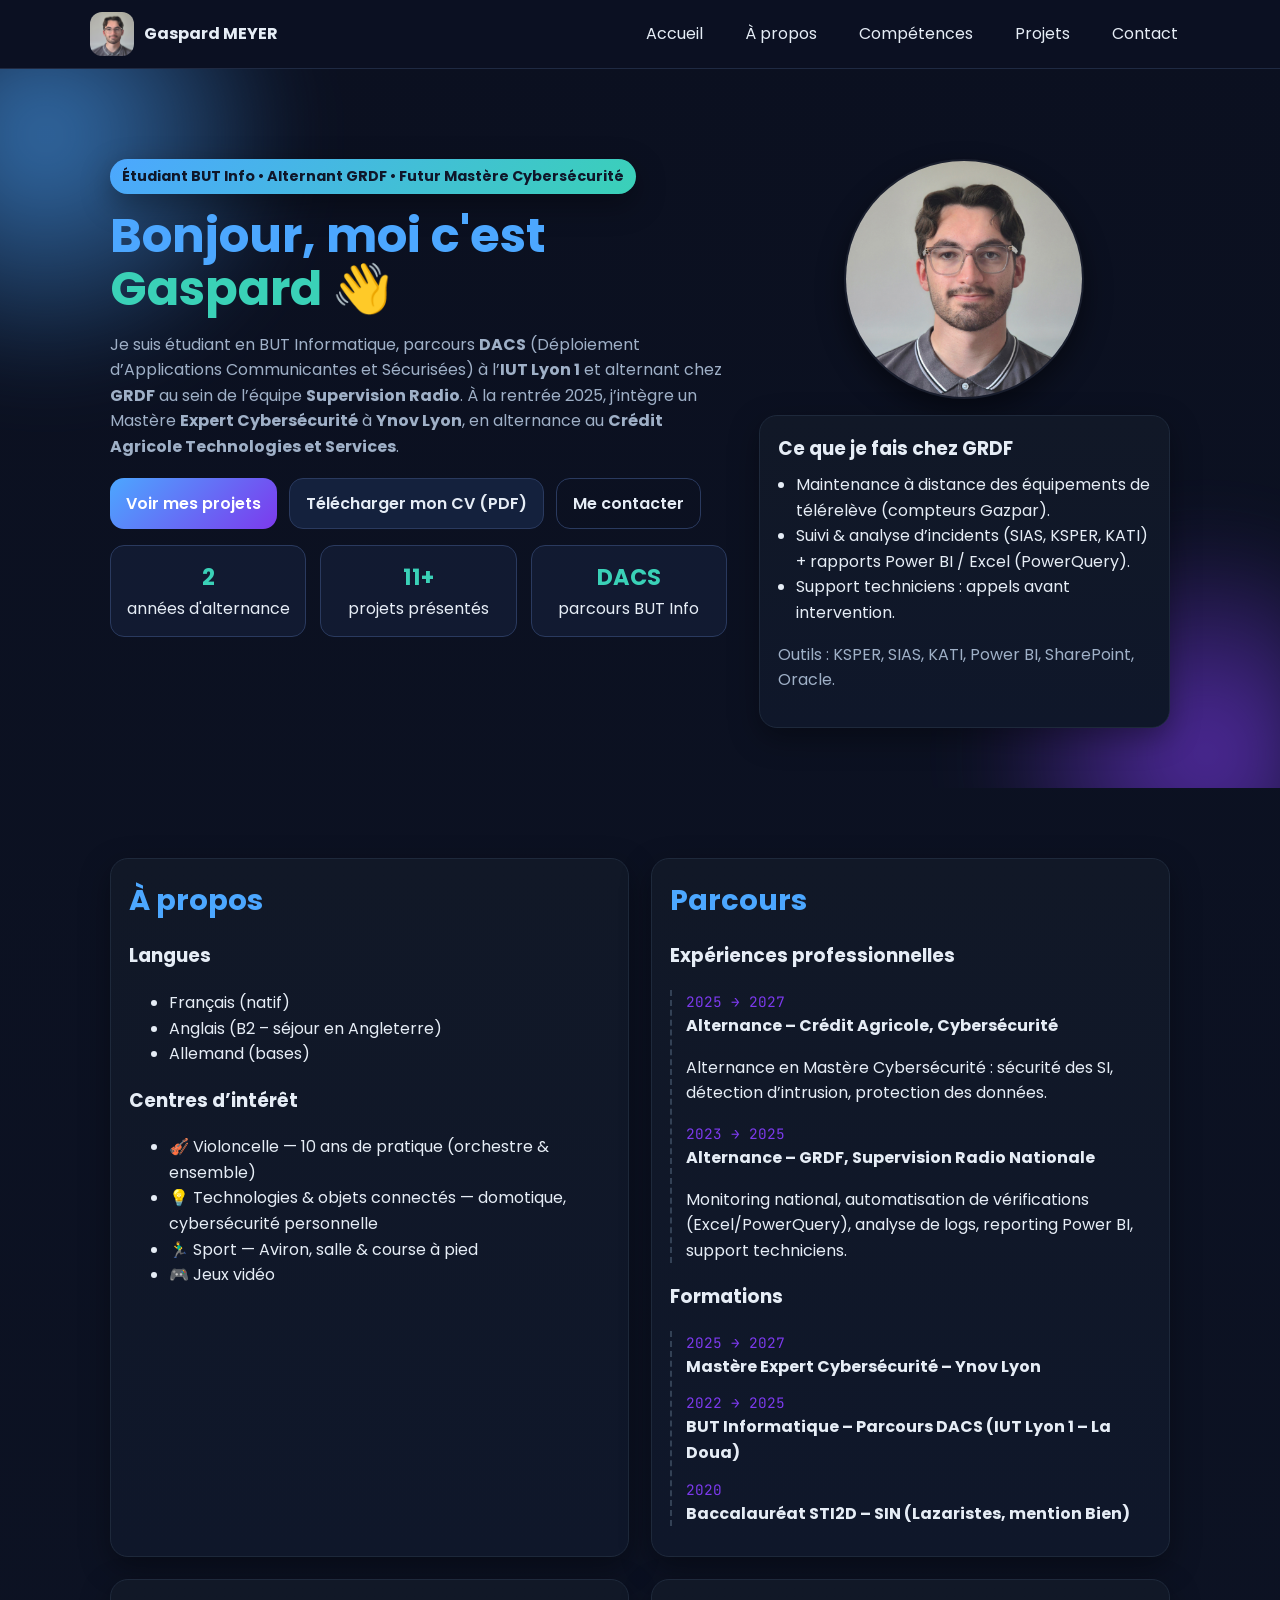
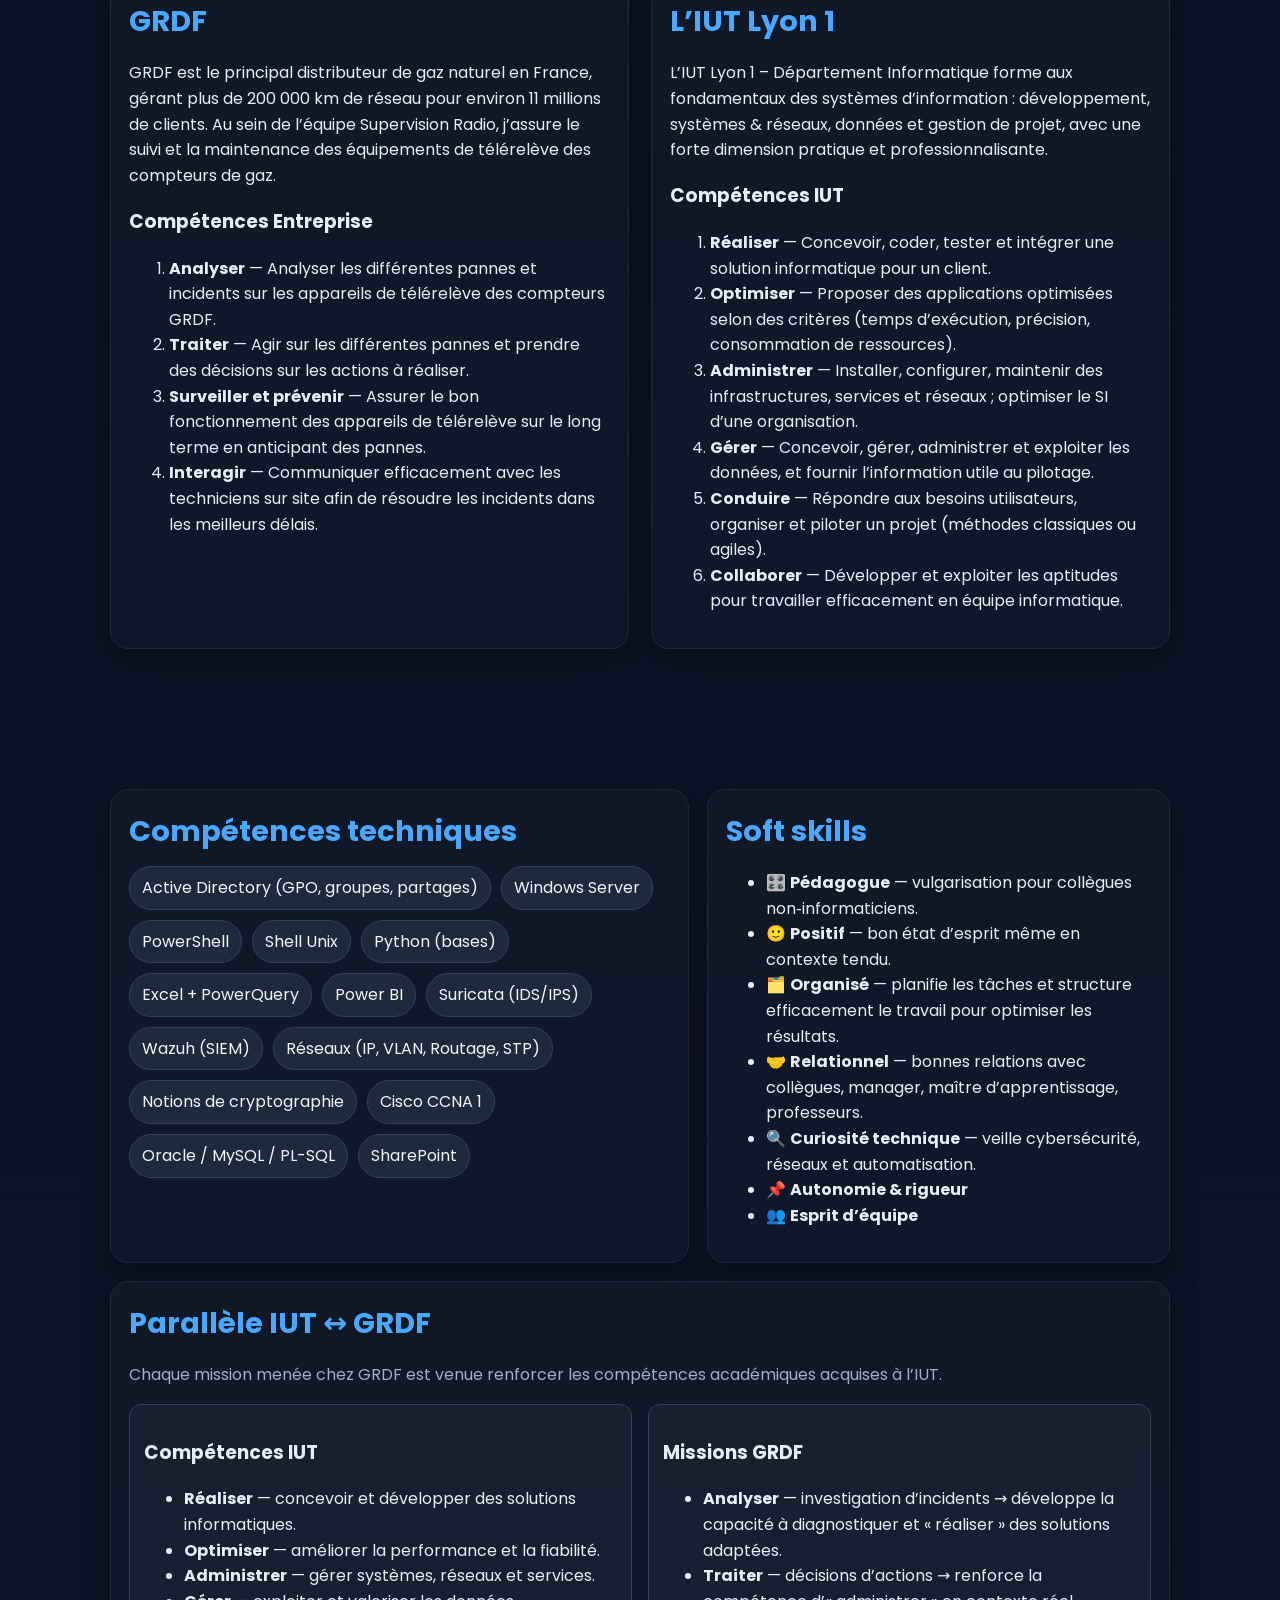
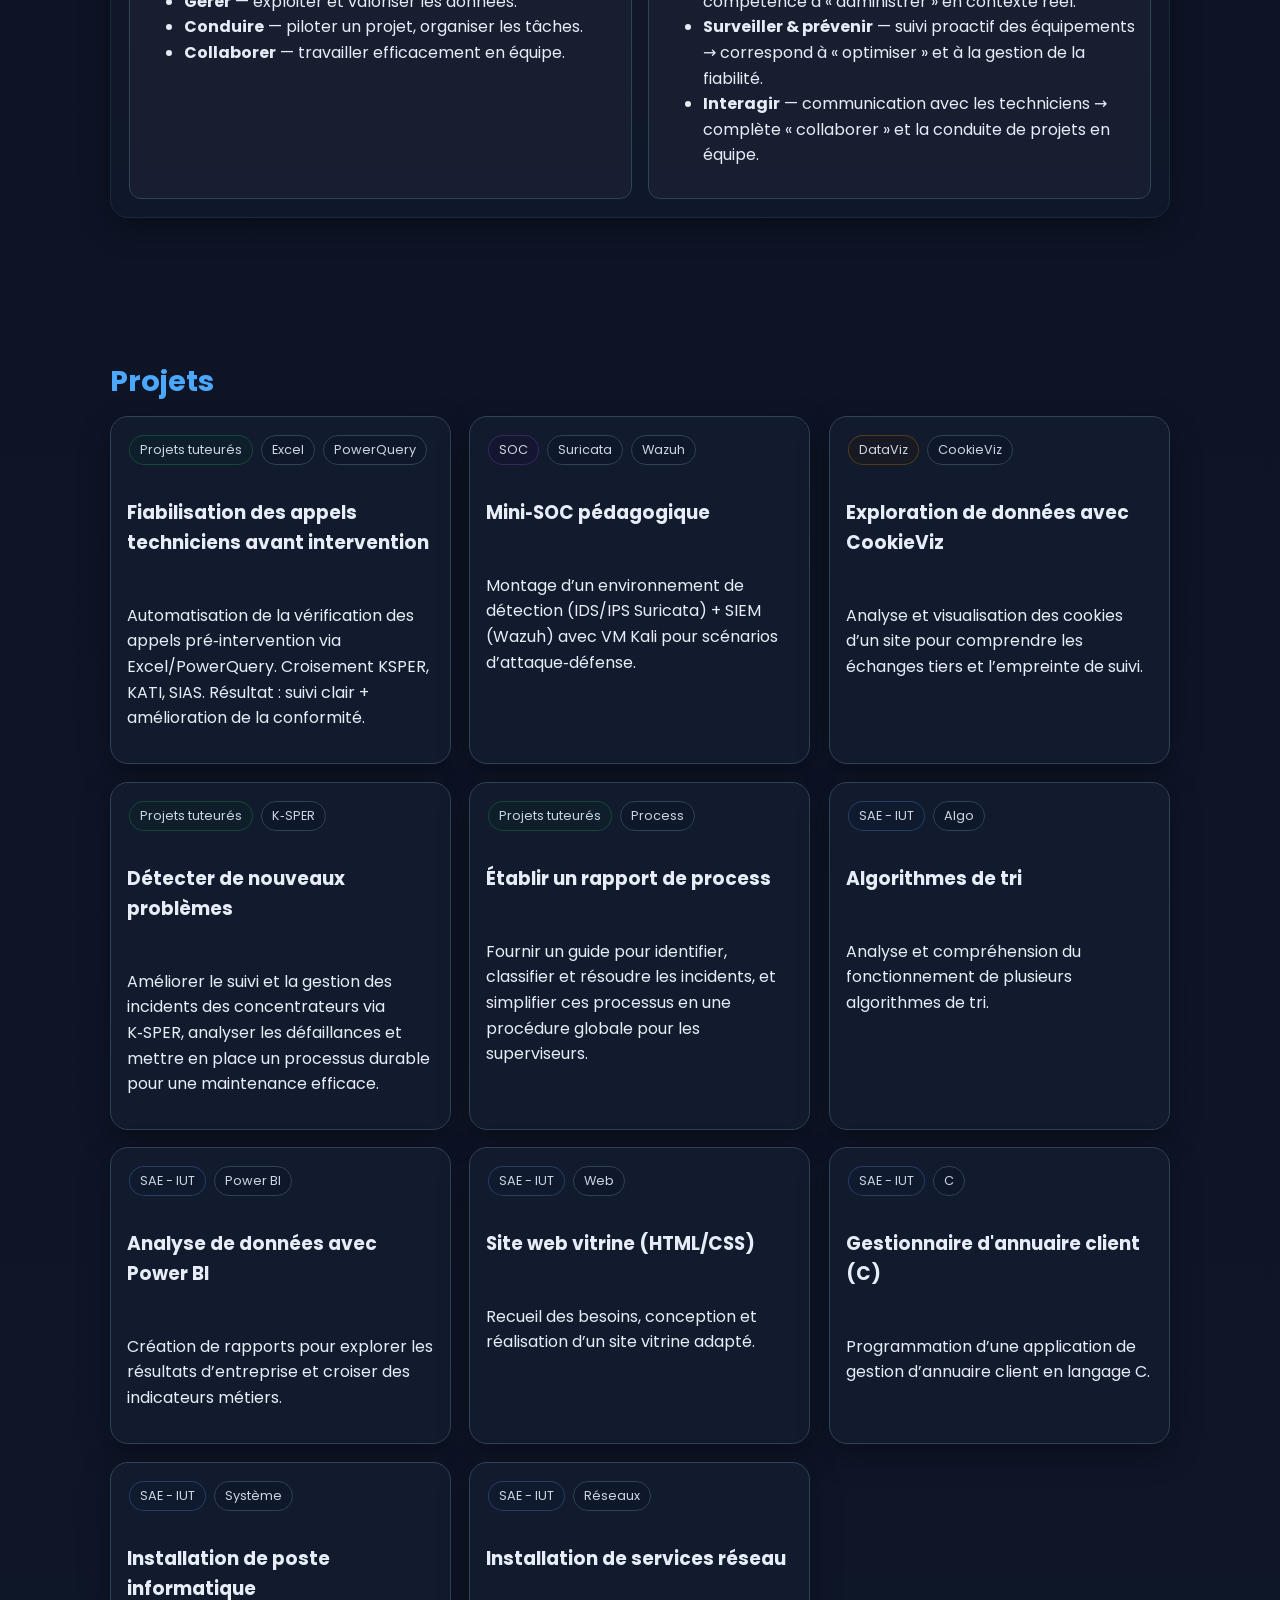
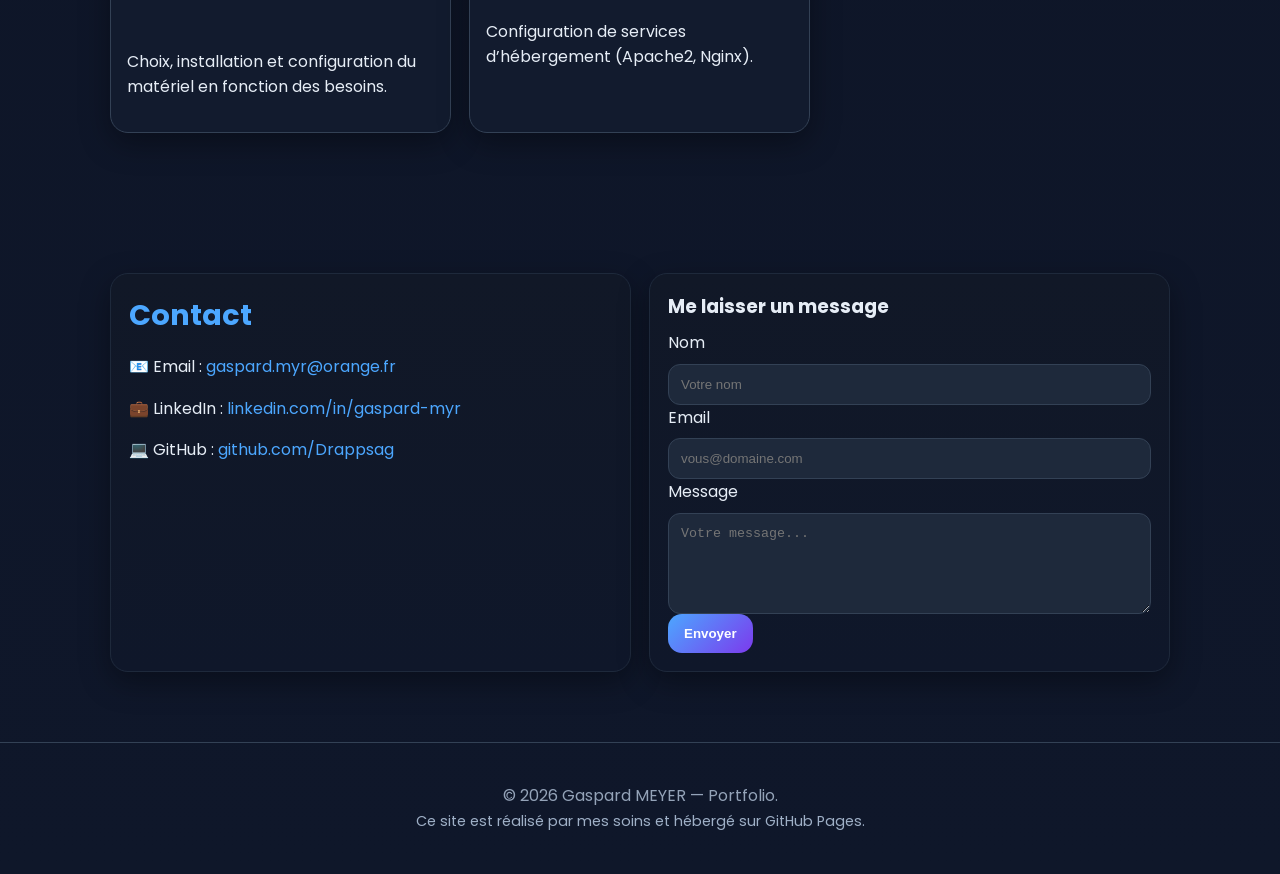
==== commit f5f08de5: "Add files via upload" ====
--- a/index.html
+++ b/index.html
@@ -132,7 +132,7 @@
       <div class="panel reveal card">
         <h2>GRDF</h2>
         <p>GRDF est le principal distributeur de gaz naturel en France, gérant plus de 200 000 km de réseau pour environ 11 millions de clients. Au sein de l’équipe Supervision Radio, j’assure le suivi et la maintenance des équipements de télérelève des compteurs de gaz.</p>
-        <h3>Missions principales</h3>
+        <h3>Compétences Entreprise</h3>
         <ol class="pill-list">
           <li><strong>Analyser</strong> — Analyser les différentes pannes et incidents sur les appareils de télérelève des compteurs GRDF.</li>
           <li><strong>Traiter</strong> — Agir sur les différentes pannes et prendre des décisions sur les actions à réaliser.</li>
@@ -145,15 +145,17 @@
         <h2>L’IUT Lyon 1</h2>
         <p>L’IUT Lyon 1 – Département Informatique forme aux fondamentaux des systèmes d’information : développement, systèmes & réseaux, données et gestion de projet, avec une forte dimension pratique et professionnalisante.</p>
         <h3>Compétences IUT</h3>
-        <ul class="pill-list">
+        <ol class="pill-list">
           <li><strong>Réaliser</strong> — Concevoir, coder, tester et intégrer une solution informatique pour un client.</li>
           <li><strong>Optimiser</strong> — Proposer des applications optimisées selon des critères (temps d’exécution, précision, consommation de ressources).</li>
           <li><strong>Administrer</strong> — Installer, configurer, maintenir des infrastructures, services et réseaux ; optimiser le SI d’une organisation.</li>
           <li><strong>Gérer</strong> — Concevoir, gérer, administrer et exploiter les données, et fournir l’information utile au pilotage.</li>
           <li><strong>Conduire</strong> — Répondre aux besoins utilisateurs, organiser et piloter un projet (méthodes classiques ou agiles).</li>
           <li><strong>Collaborer</strong> — Développer et exploiter les aptitudes pour travailler efficacement en équipe informatique.</li>
-        </ul>
-      </div>
+        </ol>
+      </div>
+	  
+	  
     </div>
   </section>
 
@@ -191,6 +193,38 @@
           <li>👥 <strong>Esprit d’équipe</strong></li>
         </ul>
       </div>
+	  
+	  <div class="panel reveal full">
+  <h2>Parallèle IUT ↔ GRDF</h2>
+  <p style="color:var(--muted)">Chaque mission menée chez GRDF est venue renforcer les compétences académiques acquises à l’IUT.</p>
+
+  <div class="inner-2col">
+    <div>
+      <h3>Compétences IUT</h3>
+      <ul>
+        <li><b>Réaliser</b> — concevoir et développer des solutions informatiques.</li>
+        <li><b>Optimiser</b> — améliorer la performance et la fiabilité.</li>
+        <li><b>Administrer</b> — gérer systèmes, réseaux et services.</li>
+        <li><b>Gérer</b> — exploiter et valoriser les données.</li>
+        <li><b>Conduire</b> — piloter un projet, organiser les tâches.</li>
+        <li><b>Collaborer</b> — travailler efficacement en équipe.</li>
+      </ul>
+    </div>
+    <div>
+      <h3>Missions GRDF</h3>
+      <ul>
+        <li><b>Analyser</b> — investigation d’incidents → développe la capacité à diagnostiquer et « réaliser » des solutions adaptées.</li>
+        <li><b>Traiter</b> — décisions d’actions → renforce la compétence d’« administrer » en contexte réel.</li>
+        <li><b>Surveiller & prévenir</b> — suivi proactif des équipements → correspond à « optimiser » et à la gestion de la fiabilité.</li>
+        <li><b>Interagir</b> — communication avec les techniciens → complète « collaborer » et la conduite de projets en équipe.</li>
+      </ul>
+    </div>
+  </div>
+</div>
+
+</div>
+
+	  
     </div>
   </section>
 
--- a/styles.css
+++ b/styles.css
@@ -70,6 +70,8 @@
 .lead{color:var(--muted);margin:0 0 24px}
 
 .about{display:grid;grid-template-columns:1fr 1fr;gap:22px}
+/* Carte pleine largeur dans la grille À propos */
+.about .full { grid-column: 1 / -1; }
 @media(max-width:900px){.about{grid-template-columns:1fr}}
 .card{padding:18px}
 
@@ -90,6 +92,31 @@
 .tag.t-blue{border-color:#60a5fa40;background:#081a3240}
 
 .skills{display:grid;grid-template-columns:1fr .8fr;gap:18px}
+.skills .full {
+  grid-column: 1 / -1; /* occupe toute la largeur */
+}
+/* Deux colonnes à l’intérieur de la tuile pleine largeur (section Compétences) */
+.skills .full .inner-2col{
+  display: grid;
+  grid-template-columns: 1fr 1fr;
+  gap: 16px;                 /* espace entre les colonnes */
+}
+
+/* (Optionnel) Encadré léger pour chaque colonne */
+.skills .full .inner-2col > div{
+  background: rgba(255,255,255,.03);
+  border: 1px solid #334155;
+  border-radius: 12px;
+  padding: 14px;
+}
+
+/* Responsive : 1 colonne sur mobile */
+@media (max-width: 720px){
+  .skills .full .inner-2col{
+    grid-template-columns: 1fr;
+  }
+}
+
 @media(max-width:980px){.skills{grid-template-columns:1fr}}
 .chipset{display:flex;flex-wrap:wrap;gap:10px}
 .skill{background:#1e293b;border:1px solid #334155;padding:8px 12px;border-radius:999px;color:#f1f5f9}
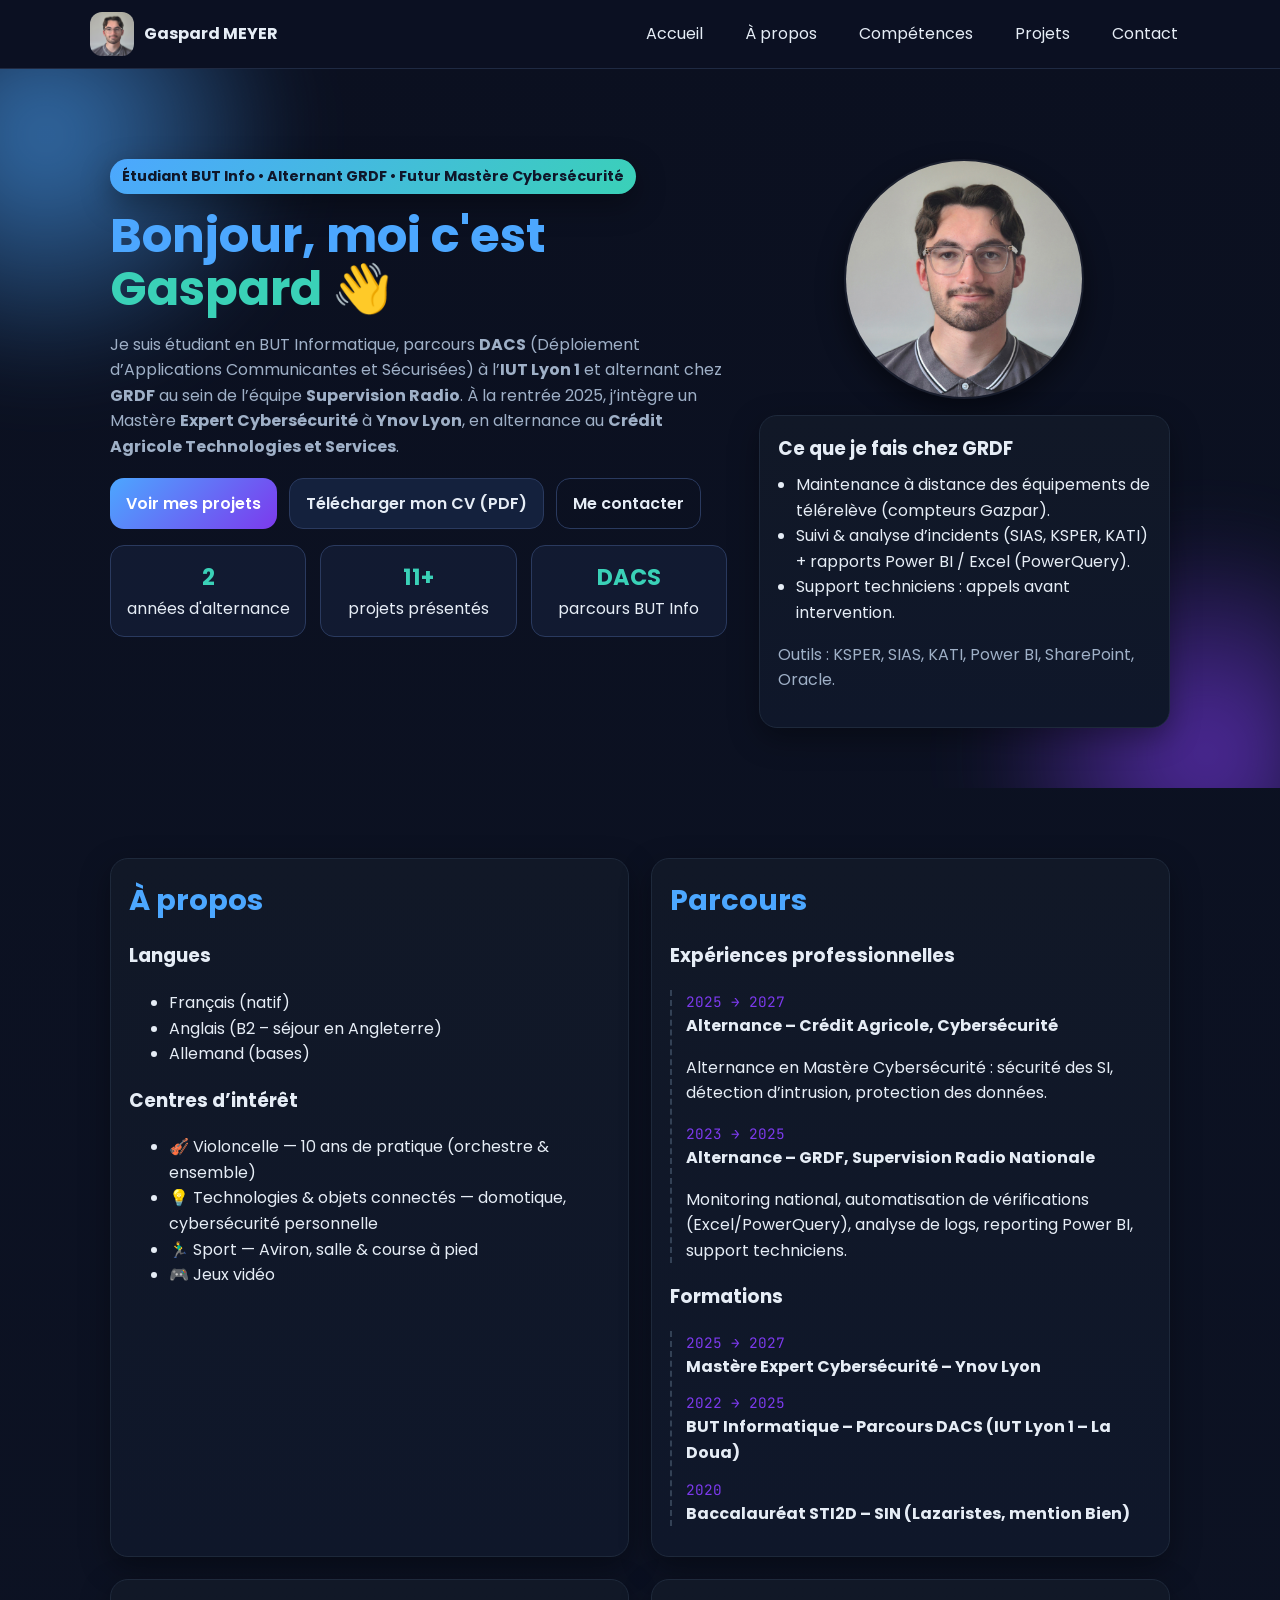
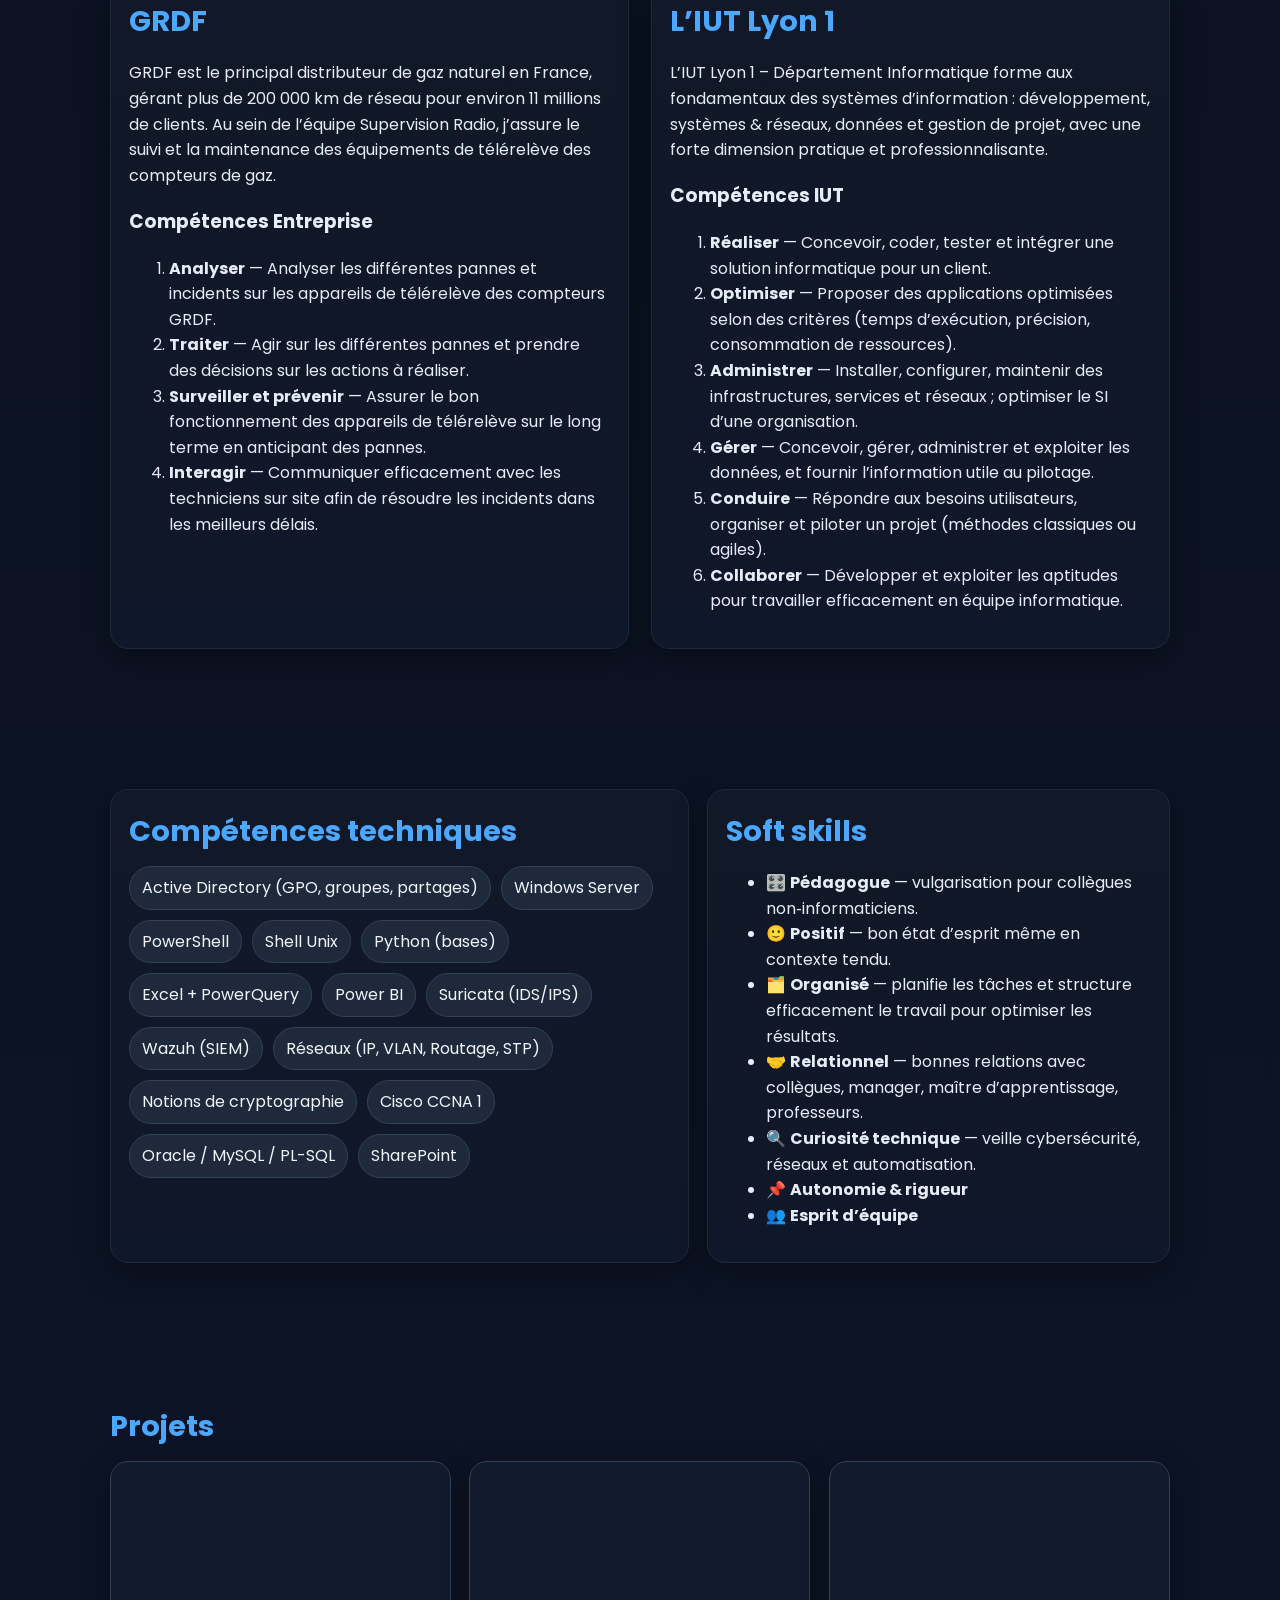
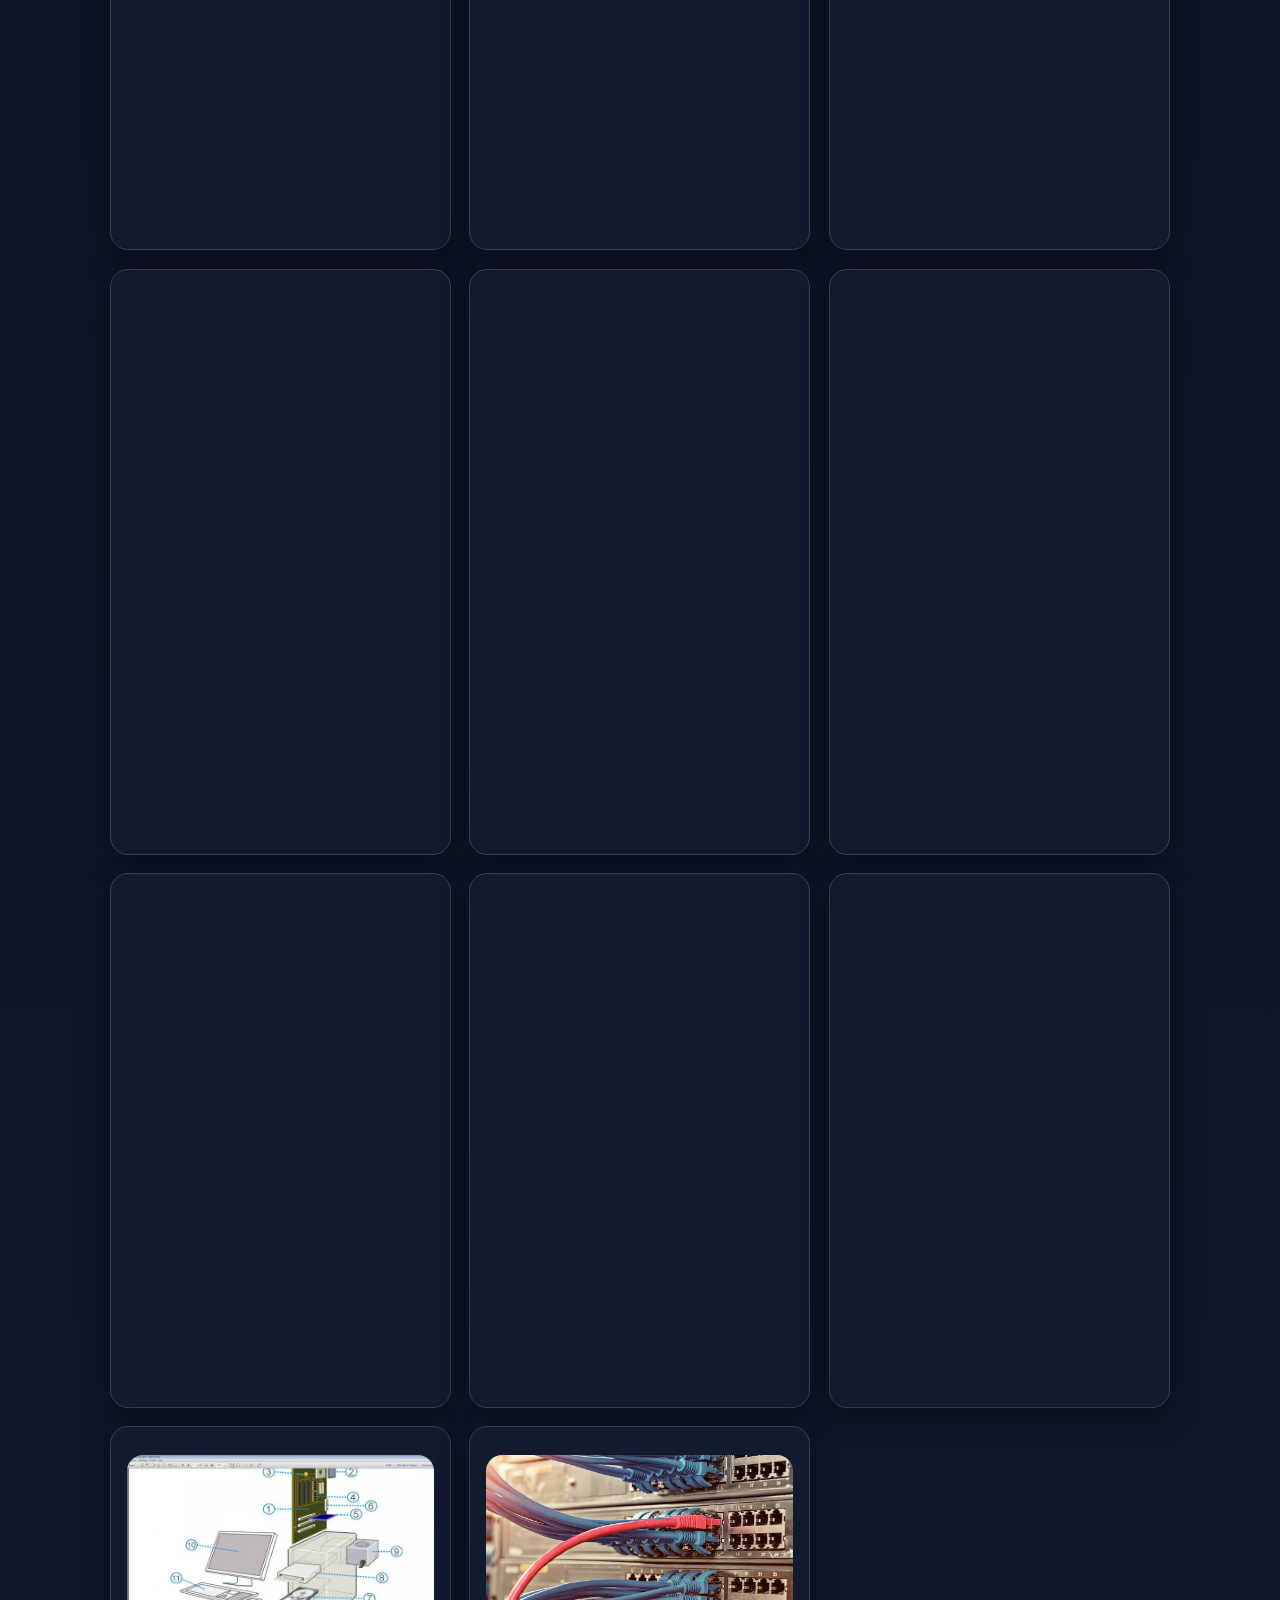
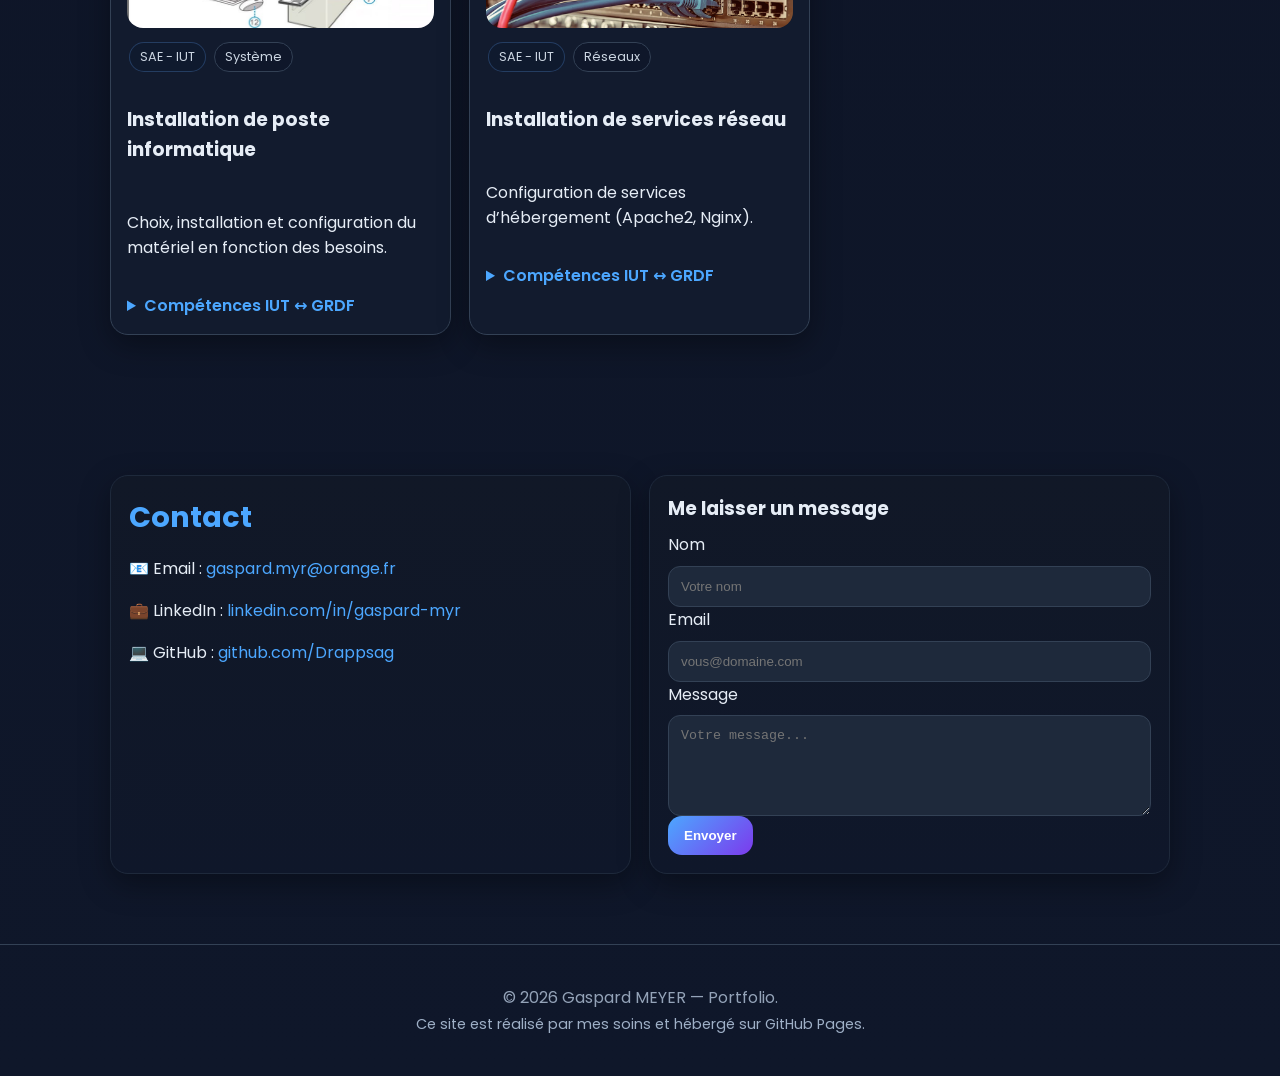
==== commit 65cec086: "Add files via upload" ====
--- a/index.html
+++ b/index.html
@@ -11,6 +11,13 @@
   <link rel="preconnect" href="https://fonts.gstatic.com" crossorigin>
   <link href="https://fonts.googleapis.com/css2?family=Poppins:wght@300;400;600;700&family=JetBrains+Mono:wght@400;600&display=swap" rel="stylesheet">
   <link rel="stylesheet" href="styles.css" />
+  
+  <!-- Ajout ultra-minimal pour supporter une image optionnelle par tuile projet -->
+  <style>
+    /* Image optionnelle dans une tuile projet */
+    .project-media{margin:.75rem 0;border-radius:16px;overflow:hidden}
+    .project-media img{width:100%;height:auto;display:block;aspect-ratio:16/9;object-fit:cover}
+  </style>
 </head>
 <body>
   <a class="skip-link" href="#projets">Aller au contenu</a>
@@ -193,34 +200,6 @@
           <li>👥 <strong>Esprit d’équipe</strong></li>
         </ul>
       </div>
-	  
-	  <div class="panel reveal full">
-  <h2>Parallèle IUT ↔ GRDF</h2>
-  <p style="color:var(--muted)">Chaque mission menée chez GRDF est venue renforcer les compétences académiques acquises à l’IUT.</p>
-
-  <div class="inner-2col">
-    <div>
-      <h3>Compétences IUT</h3>
-      <ul>
-        <li><b>Réaliser</b> — concevoir et développer des solutions informatiques.</li>
-        <li><b>Optimiser</b> — améliorer la performance et la fiabilité.</li>
-        <li><b>Administrer</b> — gérer systèmes, réseaux et services.</li>
-        <li><b>Gérer</b> — exploiter et valoriser les données.</li>
-        <li><b>Conduire</b> — piloter un projet, organiser les tâches.</li>
-        <li><b>Collaborer</b> — travailler efficacement en équipe.</li>
-      </ul>
-    </div>
-    <div>
-      <h3>Missions GRDF</h3>
-      <ul>
-        <li><b>Analyser</b> — investigation d’incidents → développe la capacité à diagnostiquer et « réaliser » des solutions adaptées.</li>
-        <li><b>Traiter</b> — décisions d’actions → renforce la compétence d’« administrer » en contexte réel.</li>
-        <li><b>Surveiller & prévenir</b> — suivi proactif des équipements → correspond à « optimiser » et à la gestion de la fiabilité.</li>
-        <li><b>Interagir</b> — communication avec les techniciens → complète « collaborer » et la conduite de projets en équipe.</li>
-      </ul>
-    </div>
-  </div>
-</div>
 
 </div>
 
@@ -233,6 +212,16 @@
     <div class="container">
       <h2>Projets</h2>
       <div class="projects">
+        
+        <!-- 
+          ASTUCE : Pour ajouter une image à une tuile projet, insérez ce bloc
+          (juste après <div class="tags">…</div> par exemple) :
+
+          <figure class="project-media">
+            <img src="assets/projets/mon-image.jpg" alt="Aperçu du projet" loading="lazy">
+          </figure>
+        -->
+
         <article class="panel project tilt reveal">
           <div class="tags">
             <span class="tag t-green">Projets tuteurés</span>
@@ -241,6 +230,16 @@
           </div>
           <h3>Fiabilisation des appels techniciens avant intervention</h3>
           <p>Automatisation de la vérification des appels pré‑intervention via Excel/PowerQuery. Croisement KSPER, KATI, SIAS. Résultat : suivi clair + amélioration de la conformité.</p>
+          <details class="iut"><summary>Compétences IUT ↔ GRDF</summary>
+            <ul class="iut-list">
+              <li><strong>Réaliser</strong> — automatiser une solution concrète pour les superviseurs GRDF (PowerQuery + règles métier).</li>
+              <li><strong>Optimiser</strong> — réduire le temps d’analyse des appels et limiter les erreurs humaines.</li>
+              <li><strong>Administrer</strong> — exploiter proprement les sources SI (KSPER, KATI, SIAS) et l’environnement bureautique.</li>
+              <li><strong>Gérer</strong> — croiser, nettoyer et restituer des données utiles au pilotage des interventions.</li>
+              <li><strong>Conduire</strong> — formaliser le processus, prioriser les cas et planifier les actions correctives.</li>
+              <li><strong>Collaborer</strong> — partager les tableaux et former les techniciens/équipes régionales.</li>
+            </ul>
+          </details>
         </article>
 
         <article class="panel project tilt reveal">
@@ -251,6 +250,16 @@
           </div>
           <h3>Mini‑SOC pédagogique</h3>
           <p>Montage d’un environnement de détection (IDS/IPS Suricata) + SIEM (Wazuh) avec VM Kali pour scénarios d’attaque‑défense.</p>
+          <details class="iut"><summary>Compétences IUT ↔ GRDF</summary>
+            <ul class="iut-list">
+              <li><strong>Réaliser</strong> — déployer une stack sécu transposable aux pratiques de supervision et d’analyse d’incidents chez GRDF.</li>
+              <li><strong>Optimiser</strong> — affiner les règles/alertes pour réduire le bruit, comme sur des tableaux de bord métier.</li>
+              <li><strong>Administrer</strong> — installer/configurer VMs, réseaux et services, à l’image d’un environnement de prod.</li>
+              <li><strong>Gérer</strong> — centraliser et corréler des logs, utile pour comprendre des pannes d’équipements.</li>
+              <li><strong>Conduire</strong> — définir des scénarios de tests, jalons et critères d’acceptation.</li>
+              <li><strong>Collaborer</strong> — travailler en binôme et rédiger des comptes‑rendus compréhensibles par des non‑spécialistes.</li>
+            </ul>
+          </details>
         </article>
 
         <article class="panel project tilt reveal">
@@ -260,78 +269,192 @@
           </div>
           <h3>Exploration de données avec CookieViz</h3>
           <p>Analyse et visualisation des cookies d’un site pour comprendre les échanges tiers et l’empreinte de suivi.</p>
-        </article>
-
-        <article class="panel project tilt reveal">
-          <div class="tags">
+          <details class="iut"><summary>Compétences IUT ↔ GRDF</summary>
+            <ul class="iut-list">
+              <li><strong>Réaliser</strong> — mettre en place une extraction/visualisation réutilisable pour les rapports internes GRDF.</li>
+              <li><strong>Optimiser</strong> — choisir des indicateurs lisibles pour une décision rapide.</li>
+              <li><strong>Administrer</strong> — configurer les outils et sources de données comme sur les postes de supervision.</li>
+              <li><strong>Gérer</strong> — nettoyer, trier et rapprocher des données, à l’image des jeux KSPER/SIAS.</li>
+              <li><strong>Conduire</strong> — cadrer la démarche d’étude et le périmètre d’analyse.</li>
+              <li><strong>Collaborer</strong> — restituer les résultats de façon pédagogique aux équipes.</li>
+            </ul>
+          </details>
+        </article>
+
+        <article class="panel project tilt reveal">
+          <div class="tags">
+            <figure class="project-media">
+            <img src="assets/problemes.webp" alt="Aperçu du projet" loading="lazy">
+          </figure>
             <span class="tag t-green">Projets tuteurés</span>
             <span class="tag">K‑SPER</span>
           </div>
           <h3>Détecter de nouveaux problèmes</h3>
           <p>Améliorer le suivi et la gestion des incidents des concentrateurs via K‑SPER, analyser les défaillances et mettre en place un processus durable pour une maintenance efficace.</p>
-        </article>
-
-        <article class="panel project tilt reveal">
-          <div class="tags">
+          <details class="iut"><summary>Compétences IUT ↔ GRDF</summary>
+            <ul class="iut-list">
+              <li><strong>Réaliser</strong> — bâtir des requêtes, rapports et vues utiles aux superviseurs.</li>
+              <li><strong>Optimiser</strong> — définir des seuils/alertes pour remonter l’essentiel et agir plus vite.</li>
+              <li><strong>Administrer</strong> — suivre l’état des concentrateurs et des services associés.</li>
+              <li><strong>Gérer</strong> — historiser les incidents et mesurer l’efficacité des actions.</li>
+              <li><strong>Conduire</strong> — structurer un plan d’action et un circuit de décision.</li>
+              <li><strong>Collaborer</strong> — mettre en place une boucle de feedback avec le terrain.</li>
+            </ul>
+          </details>
+        </article>
+
+        <article class="panel project tilt reveal">
+          <div class="tags">
+            <figure class="project-media">
+            <img src="assets/process.webp" alt="Aperçu du projet" loading="lazy">
+          </figure>
             <span class="tag t-green">Projets tuteurés</span>
             <span class="tag">Process</span>
           </div>
           <h3>Établir un rapport de process</h3>
           <p>Fournir un guide pour identifier, classifier et résoudre les incidents, et simplifier ces processus en une procédure globale pour les superviseurs.</p>
-        </article>
-
-        <article class="panel project tilt reveal">
-          <div class="tags">
+          <details class="iut"><summary>Compétences IUT ↔ GRDF</summary>
+            <ul class="iut-list">
+              <li><strong>Réaliser</strong> — produire un livrable opérationnel (guide/processus) pour les équipes GRDF.</li>
+              <li><strong>Optimiser</strong> — supprimer les étapes superflues et clarifier les responsabilités.</li>
+              <li><strong>Administrer</strong> — standardiser les actions sur les outils du SI (KSPER, SIAS, KATI).</li>
+              <li><strong>Gérer</strong> — capitaliser les données d’incidents pour mieux piloter.</li>
+              <li><strong>Conduire</strong> — animer des ateliers et faire valider la démarche.</li>
+              <li><strong>Collaborer</strong> — co‑construire avec superviseurs et techniciens.</li>
+            </ul>
+          </details>
+        </article>
+
+        <article class="panel project tilt reveal">
+          <div class="tags">
+            <figure class="project-media">
+            <img src="assets/algo-tri.webp" alt="Aperçu du projet" loading="lazy">
+          </figure>
             <span class="tag t-blue">SAE - IUT</span>
             <span class="tag">Algo</span>
           </div>
           <h3>Algorithmes de tri</h3>
           <p>Analyse et compréhension du fonctionnement de plusieurs algorithmes de tri.</p>
-        </article>
-
-        <article class="panel project tilt reveal">
-          <div class="tags">
+          <details class="iut"><summary>Compétences IUT ↔ GRDF</summary>
+            <ul class="iut-list">
+              <li><strong>Réaliser</strong> — écrire du code fiable ; rigueur utile pour les scripts/outils de contrôle.</li>
+              <li><strong>Optimiser</strong> — raisonner en complexité pour accélérer les contrôles et analyses.</li>
+              <li><strong>Administrer</strong> — sensibilisation à l’environnement d’exécution et à la reproductibilité.</li>
+              <li><strong>Gérer</strong> — structurer les données d’entrée/sortie comme pour des logs d’incident.</li>
+              <li><strong>Conduire</strong> — planifier et comparer des expérimentations.</li>
+              <li><strong>Collaborer</strong> — revue de code et partage de bonnes pratiques.</li>
+            </ul>
+          </details>
+        </article>
+
+        <article class="panel project tilt reveal">
+          <div class="tags">
+            <figure class="project-media">
+            <img src="assets/power-bi.webp" alt="Aperçu du projet" loading="lazy">
+          </figure>
             <span class="tag t-blue">SAE - IUT</span>
             <span class="tag">Power BI</span>
           </div>
           <h3>Analyse de données avec Power BI</h3>
           <p>Création de rapports pour explorer les résultats d’entreprise et croiser des indicateurs métiers.</p>
-        </article>
-
-        <article class="panel project tilt reveal">
-          <div class="tags">
+          <details class="iut"><summary>Compétences IUT ↔ GRDF</summary>
+            <ul class="iut-list">
+              <li><strong>Réaliser</strong> — concevoir des rapports comme ceux utilisés pour le suivi GRDF.</li>
+              <li><strong>Optimiser</strong> — modèles de données et mesures efficaces pour des dashboards réactifs.</li>
+              <li><strong>Administrer</strong> — gérer connexions et actualisations de sources.</li>
+              <li><strong>Gérer</strong> — modéliser, nettoyer et interpréter des données.</li>
+              <li><strong>Conduire</strong> — recueillir le besoin et itérer sur la data‑viz.</li>
+              <li><strong>Collaborer</strong> — partager et documenter les rapports pour les équipes.</li>
+            </ul>
+          </details>
+        </article>
+
+        <article class="panel project tilt reveal">
+          <div class="tags">
+            <figure class="project-media">
+            <img src="assets/site-web.webp" alt="Aperçu du projet" loading="lazy">
+          </figure>
             <span class="tag t-blue">SAE - IUT</span>
             <span class="tag">Web</span>
           </div>
           <h3>Site web vitrine (HTML/CSS)</h3>
           <p>Recueil des besoins, conception et réalisation d’un site vitrine adapté.</p>
-        </article>
-
-        <article class="panel project tilt reveal">
-          <div class="tags">
+          <details class="iut"><summary>Compétences IUT ↔ GRDF</summary>
+            <ul class="iut-list">
+              <li><strong>Réaliser</strong> — transformer un besoin en livrable ; parallèle avec les demandes internes GRDF.</li>
+              <li><strong>Optimiser</strong> — améliorer lisibilité/UX, utile pour la clarté des rapports.</li>
+              <li><strong>Administrer</strong> — héberger/configurer un service comme on déploie un outil de supervision.</li>
+              <li><strong>Gérer</strong> — tracer les demandes et versions.</li>
+              <li><strong>Conduire</strong> — organiser sprints/livrables.</li>
+              <li><strong>Collaborer</strong> — itérer avec le « client » comme avec les équipes terrain.</li>
+            </ul>
+          </details>
+        </article>
+
+        <article class="panel project tilt reveal">
+          <div class="tags">
+            <figure class="project-media">
+            <img src="assets/annuaire-c.webp" alt="Aperçu du projet" loading="lazy">
+          </figure>
             <span class="tag t-blue">SAE - IUT</span>
             <span class="tag">C</span>
           </div>
           <h3>Gestionnaire d'annuaire client (C)</h3>
           <p>Programmation d’une application de gestion d’annuaire client en langage C.</p>
-        </article>
-
-        <article class="panel project tilt reveal">
-          <div class="tags">
+          <details class="iut"><summary>Compétences IUT ↔ GRDF</summary>
+            <ul class="iut-list">
+              <li><strong>Réaliser</strong> — développer une application robuste comme un petit outil métier.</li>
+              <li><strong>Optimiser</strong> — utiliser des structures efficaces pour la recherche/tri, analogue aux traitements d’incidents.</li>
+              <li><strong>Administrer</strong> — gérer fichiers/droits ; sensibilité à l’accès aux données.</li>
+              <li><strong>Gérer</strong> — opérations CRUD comparables à la gestion d’une base d’incidents.</li>
+              <li><strong>Conduire</strong> — partir d’un cahier des charges et livrer en étapes.</li>
+              <li><strong>Collaborer</strong> — tests croisés et documentation.</li>
+            </ul>
+          </details>
+        </article>
+
+        <article class="panel project tilt reveal">
+          <div class="tags">
+            <figure class="project-media">
+            <img src="assets/poste-informatique.jpg" alt="Aperçu du projet" loading="lazy">
+          </figure>
             <span class="tag t-blue">SAE - IUT</span>
             <span class="tag">Système</span>
           </div>
           <h3>Installation de poste informatique</h3>
           <p>Choix, installation et configuration du matériel en fonction des besoins.</p>
-        </article>
-
-        <article class="panel project tilt reveal">
-          <div class="tags">
+          <details class="iut"><summary>Compétences IUT ↔ GRDF</summary>
+            <ul class="iut-list">
+              <li><strong>Réaliser</strong> — créer une image/scripting d’installation pour un usage récurrent.</li>
+              <li><strong>Optimiser</strong> — standardiser pour réduire les temps de mise à disposition.</li>
+              <li><strong>Administrer</strong> — configurer AD/GPO et services, directement utile en supervision.</li>
+              <li><strong>Gérer</strong> — inventorier et documenter les postes.</li>
+              <li><strong>Conduire</strong> — checklists, jalons et validation utilisateur.</li>
+              <li><strong>Collaborer</strong> — coordination avec le futur utilisateur/équipe.</li>
+            </ul>
+          </details>
+        </article>
+
+        <article class="panel project tilt reveal">
+          <div class="tags">
+            <figure class="project-media">
+            <img src="assets/service-reseau.jpg" alt="Aperçu du projet" loading="lazy">
+          </figure>
             <span class="tag t-blue">SAE - IUT</span>
             <span class="tag">Réseaux</span>
           </div>
           <h3>Installation de services réseau</h3>
           <p>Configuration de services d’hébergement (Apache2, Nginx).</p>
+          <details class="iut"><summary>Compétences IUT ↔ GRDF</summary>
+            <ul class="iut-list">
+              <li><strong>Réaliser</strong> — déployer un service fiable (web), comme pour un outil interne.</li>
+              <li><strong>Optimiser</strong> — paramétrer pour la robustesse et la disponibilité.</li>
+              <li><strong>Administrer</strong> — gérer services et réseau ; proche du contexte de supervision radio.</li>
+              <li><strong>Gérer</strong> — suivre logs/indicateurs pour le pilotage.</li>
+              <li><strong>Conduire</strong> — dérouler une mise en prod encadrée.</li>
+              <li><strong>Collaborer</strong> — documenter pour l’équipe d’exploitation.</li>
+            </ul>
+          </details>
         </article>
       </div>
     </div>
--- a/styles.css
+++ b/styles.css
@@ -1,151 +1,547 @@
-
-:root{
-  --bg:#0b1020;
-  --bg-2:#0f172a;
-  --panel:#0f172a;
-  --muted:#9fb0c7;
-  --text:#e6edf6;
-  --brand:#3ad1b7;
-  --brand-2:#4ca7ff;
-  --brand-3:#7c3aed;
-  --ring:0 0 0 3px rgba(76,167,255,.35);
-  --radius:18px;
-  --shadow:0 10px 30px rgba(0,0,0,.35);
-}
-*{box-sizing:border-box}
-html{scroll-behavior:smooth}
-body{margin:0;font-family:Poppins,system-ui,-apple-system,Segoe UI,Roboto,Ubuntu;line-height:1.6;background:
-radial-gradient(1000px 600px at 10% -10%,rgba(124,58,237,.12),transparent),
-linear-gradient(180deg,var(--bg),var(--bg-2));color:var(--text)}
-
-.container{max-width:1100px;margin:0 auto;padding:0 20px}
-a{color:var(--brand-2);text-decoration:none;transition:.2s}
-a:hover{color:var(--brand)}
-.small{font-size:.9rem}
-.muted{color:var(--muted)}
-.skip-link{position:absolute;left:-999px;top:auto;width:1px;height:1px;overflow:hidden}
-.skip-link:focus{left:10px;top:10px;width:auto;height:auto;background:#fff;color:#111;padding:8px 10px;border-radius:8px;z-index:999}
-
-.nav-wrap{position:sticky;top:0;z-index:50;background:rgba(12,18,36,.7);backdrop-filter:blur(10px);border-bottom:1px solid #1f2a43}
-.nav{display:flex;align-items:center;justify-content:space-between;padding:12px 0}
-.brand{display:flex;align-items:center;gap:10px;font-weight:700}
-.brand-name{color:var(--text)}
-.logo{display:grid;place-items:center;width:44px;height:44px;border-radius:12px;overflow:hidden;background:linear-gradient(135deg,var(--brand-2),var(--brand-3))}
-.avatar{width:100%;height:100%;object-fit:cover}
-.menu{display:flex;gap:18px;list-style:none;margin:0;padding:0}
-.menu a{color:var(--text);padding:8px 12px;border-radius:12px}
-.menu a:hover{background:#1b2742}
-.menu-btn{display:none}
-@media(max-width:820px){
-  .menu-btn{display:block;background:#1b2742;color:var(--text);border:none;border-radius:12px;padding:8px 12px}
-  .menu{display:none;position:absolute;top:58px;right:20px;flex-direction:column;background:#0f172a;border:1px solid #1e293b;border-radius:14px;padding:10px;width:240px}
-  .menu.open{display:flex}
-}
-
-.hero{padding:90px 0 60px;position:relative;overflow:hidden}
-.grid{display:grid;grid-template-columns:1.2fr .8fr;gap:32px}
-@media(max-width:920px){.grid{grid-template-columns:1fr}}
-.chip{display:inline-flex;align-items:center;gap:8px;font-size:.9rem;color:#0f172a;background:linear-gradient(135deg,var(--brand-2),var(--brand));padding:6px 12px;border-radius:999px;font-weight:700;box-shadow:var(--shadow)}
-h1{font-size:clamp(2rem,5vw,3rem);line-height:1.1;margin:16px 0;color:var(--brand-2)}
-.accent{color:var(--brand)}
-.subtitle{color:var(--muted);max-width:700px}
-.cta{display:flex;gap:12px;margin-top:18px;flex-wrap:wrap}
-.btn{display:inline-flex;align-items:center;gap:10px;padding:12px 16px;border-radius:14px;border:1px solid #2a3a5f;background:#14213d;color:var(--text);font-weight:600;transition:.2s;box-shadow:0 0 0 rgba(0,0,0,0)}
-.btn.primary{background:linear-gradient(135deg,var(--brand-2),var(--brand-3));color:#fff;border:0}
-.btn.ghost{background:transparent;border-color:#2a3a5f}
-.btn:hover{transform:translateY(-2px);box-shadow:0 8px 18px rgba(0,0,0,.35)}
-
-.kpis{display:grid;grid-template-columns:repeat(3,1fr);gap:14px;margin-top:16px}
-.kpi{background:rgba(21,30,56,.7);border:1px solid #2a3a5f;border-radius:14px;padding:14px;text-align:center}
-.kpi strong{font-size:1.4rem;color:var(--brand)}
-
-.hero-side{display:flex;flex-direction:column;gap:16px}
-.photo-hero{display:grid;place-items:center}
-.photo-hero img{width:240px;height:240px;border-radius:50%;object-fit:cover;box-shadow:0 12px 28px rgba(0,0,0,.45);border:2px solid rgba(255,255,255,.06)}
-.panel{background:linear-gradient(180deg,#111827,#0f172a);border:1px solid #1e293b;border-radius:var(--radius);padding:18px;box-shadow:var(--shadow)}
-.panel-title{margin:0 0 8px}
-.panel-list{padding-left:18px;margin:0 0 8px}
-section{padding:70px 0}
-section h2{font-size:1.8rem;margin:0 0 12px;color:var(--brand-2)}
-.lead{color:var(--muted);margin:0 0 24px}
-
-.about{display:grid;grid-template-columns:1fr 1fr;gap:22px}
+:root {
+	--bg: #0b1020;
+	--bg-2: #0f172a;
+	--panel: #0f172a;
+	--muted: #9fb0c7;
+	--text: #e6edf6;
+	--brand: #3ad1b7;
+	--brand-2: #4ca7ff;
+	--brand-3: #7c3aed;
+	--ring: 0 0 0 3px rgba(76, 167, 255, 0.35);
+	--radius: 18px;
+	--shadow: 0 10px 30px rgba(0, 0, 0, 0.35);
+}
+* {
+	box-sizing: border-box;
+}
+html {
+	scroll-behavior: smooth;
+}
+body {
+	margin: 0;
+	font-family: Poppins, system-ui, -apple-system, Segoe UI, Roboto, Ubuntu;
+	line-height: 1.6;
+	background: radial-gradient(
+			1000px 600px at 10% -10%,
+			rgba(124, 58, 237, 0.12),
+			transparent
+		),
+		linear-gradient(180deg, var(--bg), var(--bg-2));
+	color: var(--text);
+}
+
+.container {
+	max-width: 1100px;
+	margin: 0 auto;
+	padding: 0 20px;
+}
+a {
+	color: var(--brand-2);
+	text-decoration: none;
+	transition: 0.2s;
+}
+a:hover {
+	color: var(--brand);
+}
+.small {
+	font-size: 0.9rem;
+}
+.muted {
+	color: var(--muted);
+}
+.skip-link {
+	position: absolute;
+	left: -999px;
+	top: auto;
+	width: 1px;
+	height: 1px;
+	overflow: hidden;
+}
+.skip-link:focus {
+	left: 10px;
+	top: 10px;
+	width: auto;
+	height: auto;
+	background: #fff;
+	color: #111;
+	padding: 8px 10px;
+	border-radius: 8px;
+	z-index: 999;
+}
+
+.nav-wrap {
+	position: sticky;
+	top: 0;
+	z-index: 50;
+	background: rgba(12, 18, 36, 0.7);
+	backdrop-filter: blur(10px);
+	border-bottom: 1px solid #1f2a43;
+}
+.nav {
+	display: flex;
+	align-items: center;
+	justify-content: space-between;
+	padding: 12px 0;
+}
+.brand {
+	display: flex;
+	align-items: center;
+	gap: 10px;
+	font-weight: 700;
+}
+.brand-name {
+	color: var(--text);
+}
+.logo {
+	display: grid;
+	place-items: center;
+	width: 44px;
+	height: 44px;
+	border-radius: 12px;
+	overflow: hidden;
+	background: linear-gradient(135deg, var(--brand-2), var(--brand-3));
+}
+.avatar {
+	width: 100%;
+	height: 100%;
+	object-fit: cover;
+}
+.menu {
+	display: flex;
+	gap: 18px;
+	list-style: none;
+	margin: 0;
+	padding: 0;
+}
+.menu a {
+	color: var(--text);
+	padding: 8px 12px;
+	border-radius: 12px;
+}
+.menu a:hover {
+	background: #1b2742;
+}
+.menu-btn {
+	display: none;
+}
+@media (max-width: 820px) {
+	.menu-btn {
+		display: block;
+		background: #1b2742;
+		color: var(--text);
+		border: none;
+		border-radius: 12px;
+		padding: 8px 12px;
+	}
+	.menu {
+		display: none;
+		position: absolute;
+		top: 58px;
+		right: 20px;
+		flex-direction: column;
+		background: #0f172a;
+		border: 1px solid #1e293b;
+		border-radius: 14px;
+		padding: 10px;
+		width: 240px;
+	}
+	.menu.open {
+		display: flex;
+	}
+}
+
+.hero {
+	padding: 90px 0 60px;
+	position: relative;
+	overflow: hidden;
+}
+.grid {
+	display: grid;
+	grid-template-columns: 1.2fr 0.8fr;
+	gap: 32px;
+}
+@media (max-width: 920px) {
+	.grid {
+		grid-template-columns: 1fr;
+	}
+}
+.chip {
+	display: inline-flex;
+	align-items: center;
+	gap: 8px;
+	font-size: 0.9rem;
+	color: #0f172a;
+	background: linear-gradient(135deg, var(--brand-2), var(--brand));
+	padding: 6px 12px;
+	border-radius: 999px;
+	font-weight: 700;
+	box-shadow: var(--shadow);
+}
+h1 {
+	font-size: clamp(2rem, 5vw, 3rem);
+	line-height: 1.1;
+	margin: 16px 0;
+	color: var(--brand-2);
+}
+.accent {
+	color: var(--brand);
+}
+.subtitle {
+	color: var(--muted);
+	max-width: 700px;
+}
+.cta {
+	display: flex;
+	gap: 12px;
+	margin-top: 18px;
+	flex-wrap: wrap;
+}
+.btn {
+	display: inline-flex;
+	align-items: center;
+	gap: 10px;
+	padding: 12px 16px;
+	border-radius: 14px;
+	border: 1px solid #2a3a5f;
+	background: #14213d;
+	color: var(--text);
+	font-weight: 600;
+	transition: 0.2s;
+	box-shadow: 0 0 0 rgba(0, 0, 0, 0);
+}
+.btn.primary {
+	background: linear-gradient(135deg, var(--brand-2), var(--brand-3));
+	color: #fff;
+	border: 0;
+}
+.btn.ghost {
+	background: transparent;
+	border-color: #2a3a5f;
+}
+.btn:hover {
+	transform: translateY(-2px);
+	box-shadow: 0 8px 18px rgba(0, 0, 0, 0.35);
+}
+
+.kpis {
+	display: grid;
+	grid-template-columns: repeat(3, 1fr);
+	gap: 14px;
+	margin-top: 16px;
+}
+.kpi {
+	background: rgba(21, 30, 56, 0.7);
+	border: 1px solid #2a3a5f;
+	border-radius: 14px;
+	padding: 14px;
+	text-align: center;
+}
+.kpi strong {
+	font-size: 1.4rem;
+	color: var(--brand);
+}
+
+.hero-side {
+	display: flex;
+	flex-direction: column;
+	gap: 16px;
+}
+.photo-hero {
+	display: grid;
+	place-items: center;
+}
+.photo-hero img {
+	width: 240px;
+	height: 240px;
+	border-radius: 50%;
+	object-fit: cover;
+	box-shadow: 0 12px 28px rgba(0, 0, 0, 0.45);
+	border: 2px solid rgba(255, 255, 255, 0.06);
+}
+.panel {
+	background: linear-gradient(180deg, #111827, #0f172a);
+	border: 1px solid #1e293b;
+	border-radius: var(--radius);
+	padding: 18px;
+	box-shadow: var(--shadow);
+}
+.panel-title {
+	margin: 0 0 8px;
+}
+.panel-list {
+	padding-left: 18px;
+	margin: 0 0 8px;
+}
+section {
+	padding: 70px 0;
+}
+section h2 {
+	font-size: 1.8rem;
+	margin: 0 0 12px;
+	color: var(--brand-2);
+}
+.lead {
+	color: var(--muted);
+	margin: 0 0 24px;
+}
+
+.about {
+	display: grid;
+	grid-template-columns: 1fr 1fr;
+	gap: 22px;
+}
 /* Carte pleine largeur dans la grille À propos */
-.about .full { grid-column: 1 / -1; }
-@media(max-width:900px){.about{grid-template-columns:1fr}}
-.card{padding:18px}
-
-.timeline{border-left:2px dashed #334155;padding-left:14px}
-.tl-item{margin:12px 0}
-.tl-item .when{font-family:"JetBrains Mono",monospace;font-size:.9rem;color:var(--brand-3)}
-
-.projects{display:grid;grid-template-columns:repeat(3,1fr);gap:18px}
-@media(max-width:1024px){.projects{grid-template-columns:repeat(2,1fr)}}
-@media(max-width:720px){.projects{grid-template-columns:1fr}}
-.project{display:flex;flex-direction:column;gap:10px;padding:16px;transition:transform .15s ease;background:#121b2e;border-radius:var(--radius);border:1px solid #334155}
-.project:hover{transform:translateY(-4px);box-shadow:0 10px 22px rgba(0,0,0,.4)}
-.tags{margin-bottom:2px}
-.tag{display:inline-block;background:#0f172a;border:1px solid #334155;color:#cbd5e1;font-size:.8rem;padding:4px 10px;border-radius:999px;margin:2px}
-.tag.t-green{border-color:#22c55e40;background:#052a2040}
-.tag.t-purple{border-color:#a855f740;background:#1f0a3740}
-.tag.t-orange{border-color:#f59e0b40;background:#2a1a0540}
-.tag.t-blue{border-color:#60a5fa40;background:#081a3240}
-
-.skills{display:grid;grid-template-columns:1fr .8fr;gap:18px}
+.about .full {
+	grid-column: 1 / -1;
+}
+@media (max-width: 900px) {
+	.about {
+		grid-template-columns: 1fr;
+	}
+}
+.card {
+	padding: 18px;
+}
+
+.timeline {
+	border-left: 2px dashed #334155;
+	padding-left: 14px;
+}
+.tl-item {
+	margin: 12px 0;
+}
+.tl-item .when {
+	font-family: "JetBrains Mono", monospace;
+	font-size: 0.9rem;
+	color: var(--brand-3);
+}
+
+.projects {
+	display: grid;
+	grid-template-columns: repeat(3, 1fr);
+	gap: 18px;
+}
+@media (max-width: 1024px) {
+	.projects {
+		grid-template-columns: repeat(2, 1fr);
+	}
+}
+@media (max-width: 720px) {
+	.projects {
+		grid-template-columns: 1fr;
+	}
+}
+.project {
+	display: flex;
+	flex-direction: column;
+	gap: 10px;
+	padding: 16px;
+	transition: transform 0.15s ease;
+	background: #121b2e;
+	border-radius: var(--radius);
+	border: 1px solid #334155;
+}
+.project:hover {
+	transform: translateY(-4px);
+	box-shadow: 0 10px 22px rgba(0, 0, 0, 0.4);
+}
+.tags {
+	margin-bottom: 2px;
+}
+.tag {
+	display: inline-block;
+	background: #0f172a;
+	border: 1px solid #334155;
+	color: #cbd5e1;
+	font-size: 0.8rem;
+	padding: 4px 10px;
+	border-radius: 999px;
+	margin: 2px;
+}
+.tag.t-green {
+	border-color: #22c55e40;
+	background: #052a2040;
+}
+.tag.t-purple {
+	border-color: #a855f740;
+	background: #1f0a3740;
+}
+.tag.t-orange {
+	border-color: #f59e0b40;
+	background: #2a1a0540;
+}
+.tag.t-blue {
+	border-color: #60a5fa40;
+	background: #081a3240;
+}
+
+.skills {
+	display: grid;
+	grid-template-columns: 1fr 0.8fr;
+	gap: 18px;
+}
 .skills .full {
-  grid-column: 1 / -1; /* occupe toute la largeur */
+	grid-column: 1 / -1; /* occupe toute la largeur */
 }
 /* Deux colonnes à l’intérieur de la tuile pleine largeur (section Compétences) */
-.skills .full .inner-2col{
-  display: grid;
-  grid-template-columns: 1fr 1fr;
-  gap: 16px;                 /* espace entre les colonnes */
+.skills .full .inner-2col {
+	display: grid;
+	grid-template-columns: 1fr 1fr;
+	gap: 16px; /* espace entre les colonnes */
 }
 
 /* (Optionnel) Encadré léger pour chaque colonne */
-.skills .full .inner-2col > div{
-  background: rgba(255,255,255,.03);
-  border: 1px solid #334155;
-  border-radius: 12px;
-  padding: 14px;
+.skills .full .inner-2col > div {
+	background: rgba(255, 255, 255, 0.03);
+	border: 1px solid #334155;
+	border-radius: 12px;
+	padding: 14px;
 }
 
 /* Responsive : 1 colonne sur mobile */
-@media (max-width: 720px){
-  .skills .full .inner-2col{
-    grid-template-columns: 1fr;
-  }
-}
-
-@media(max-width:980px){.skills{grid-template-columns:1fr}}
-.chipset{display:flex;flex-wrap:wrap;gap:10px}
-.skill{background:#1e293b;border:1px solid #334155;padding:8px 12px;border-radius:999px;color:#f1f5f9}
-
-.contact-card{display:grid;grid-template-columns:1fr 1fr;gap:18px}
-@media(max-width:880px){.contact-card{grid-template-columns:1fr}}
-.field{display:flex;flex-direction:column;gap:8px}
-input, textarea{background:#1e293b;border:1px solid #334155;border-radius:12px;padding:12px;color:#f1f5f9}
-input:focus, textarea:focus{outline:none;box-shadow:var(--ring)}
-
-footer{padding:40px 0;color:#94a3b8;text-align:center;border-top:1px solid #334155}
+@media (max-width: 720px) {
+	.skills .full .inner-2col {
+		grid-template-columns: 1fr;
+	}
+}
+
+@media (max-width: 980px) {
+	.skills {
+		grid-template-columns: 1fr;
+	}
+}
+.chipset {
+	display: flex;
+	flex-wrap: wrap;
+	gap: 10px;
+}
+.skill {
+	background: #1e293b;
+	border: 1px solid #334155;
+	padding: 8px 12px;
+	border-radius: 999px;
+	color: #f1f5f9;
+}
+
+.contact-card {
+	display: grid;
+	grid-template-columns: 1fr 1fr;
+	gap: 18px;
+}
+@media (max-width: 880px) {
+	.contact-card {
+		grid-template-columns: 1fr;
+	}
+}
+.field {
+	display: flex;
+	flex-direction: column;
+	gap: 8px;
+}
+input,
+textarea {
+	background: #1e293b;
+	border: 1px solid #334155;
+	border-radius: 12px;
+	padding: 12px;
+	color: #f1f5f9;
+}
+input:focus,
+textarea:focus {
+	outline: none;
+	box-shadow: var(--ring);
+}
+
+footer {
+	padding: 40px 0;
+	color: #94a3b8;
+	text-align: center;
+	border-top: 1px solid #334155;
+}
 
 /* Decorative animated orbs */
-.orb{position:absolute;filter:blur(40px);z-index:-1;opacity:.65;pointer-events:none}
-.orb-a{width:420px;height:420px;background:radial-gradient(circle at 30% 30%,#4ca7ff,transparent 60%);
-  top:-60px;left:-80px;animation:float 12s ease-in-out infinite}
-.orb-b{width:380px;height:380px;background:radial-gradient(circle at 70% 70%,#7c3aed,transparent 60%);
-  bottom:-80px;right:-40px;animation:float 14s ease-in-out infinite reverse}
-@keyframes float{0%,100%{transform:translateY(0)}50%{transform:translateY(-16px)}}
+.orb {
+	position: absolute;
+	filter: blur(40px);
+	z-index: -1;
+	opacity: 0.65;
+	pointer-events: none;
+}
+.orb-a {
+	width: 420px;
+	height: 420px;
+	background: radial-gradient(circle at 30% 30%, #4ca7ff, transparent 60%);
+	top: -60px;
+	left: -80px;
+	animation: float 12s ease-in-out infinite;
+}
+.orb-b {
+	width: 380px;
+	height: 380px;
+	background: radial-gradient(circle at 70% 70%, #7c3aed, transparent 60%);
+	bottom: -80px;
+	right: -40px;
+	animation: float 14s ease-in-out infinite reverse;
+}
+@keyframes float {
+	0%,
+	100% {
+		transform: translateY(0);
+	}
+	50% {
+		transform: translateY(-16px);
+	}
+}
 
 /* Reveal on scroll */
-.reveal{opacity:0;transform:translateY(14px);transition:opacity .6s ease, transform .6s ease}
-.reveal.in{opacity:1;transform:none}
+.reveal {
+	opacity: 0;
+	transform: translateY(14px);
+	transition: opacity 0.6s ease, transform 0.6s ease;
+}
+.reveal.in {
+	opacity: 1;
+	transform: none;
+}
 
 /* Tilt hint (handled with JS) */
-.tilt{transform-style:preserve-3d;will-change:transform}
+.tilt {
+	transform-style: preserve-3d;
+	will-change: transform;
+}
 
 /* Reduced motion */
-@media (prefers-reduced-motion: reduce){
-  .orb,.tilt,.reveal{animation:none;transition:none}
-  .reveal{opacity:1;transform:none}
-}
+@media (prefers-reduced-motion: reduce) {
+	.orb,
+	.tilt,
+	.reveal {
+		animation: none;
+		transition: none;
+	}
+	.reveal {
+		opacity: 1;
+		transform: none;
+	}
+}
+
+/* Bloc IUT ↔ GRDF sous les projets */
+.iut {
+	margin-top: 6px;
+}
+.iut summary {
+	cursor: pointer;
+	color: var(--brand-2);
+	font-weight: 600;
+}
+.iut[open] summary {
+	color: var(--brand);
+}
+.iut-list {
+	margin: 8px 0 0;
+	padding-left: 18px;
+}
+.iut-list li {
+	color: var(--muted);
+	font-size: 0.9rem;
+	margin-bottom: 4px;
+}
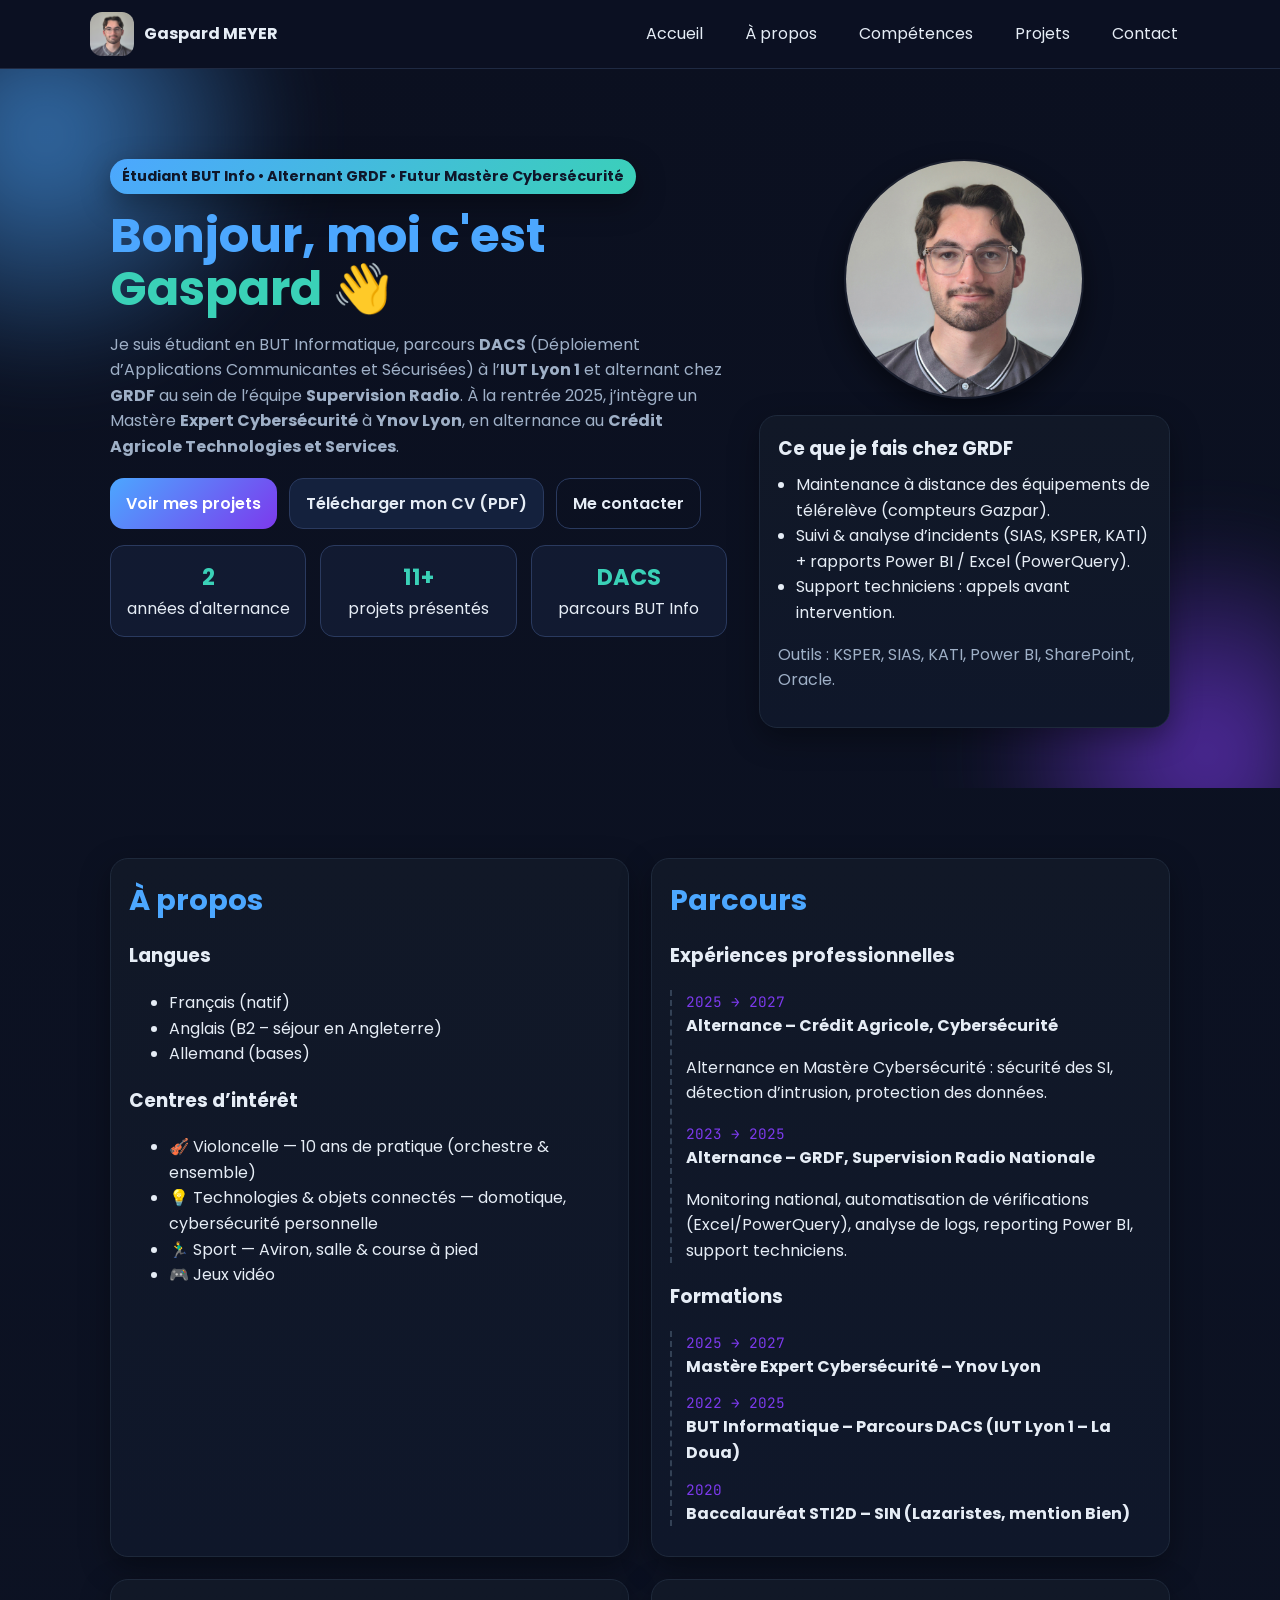
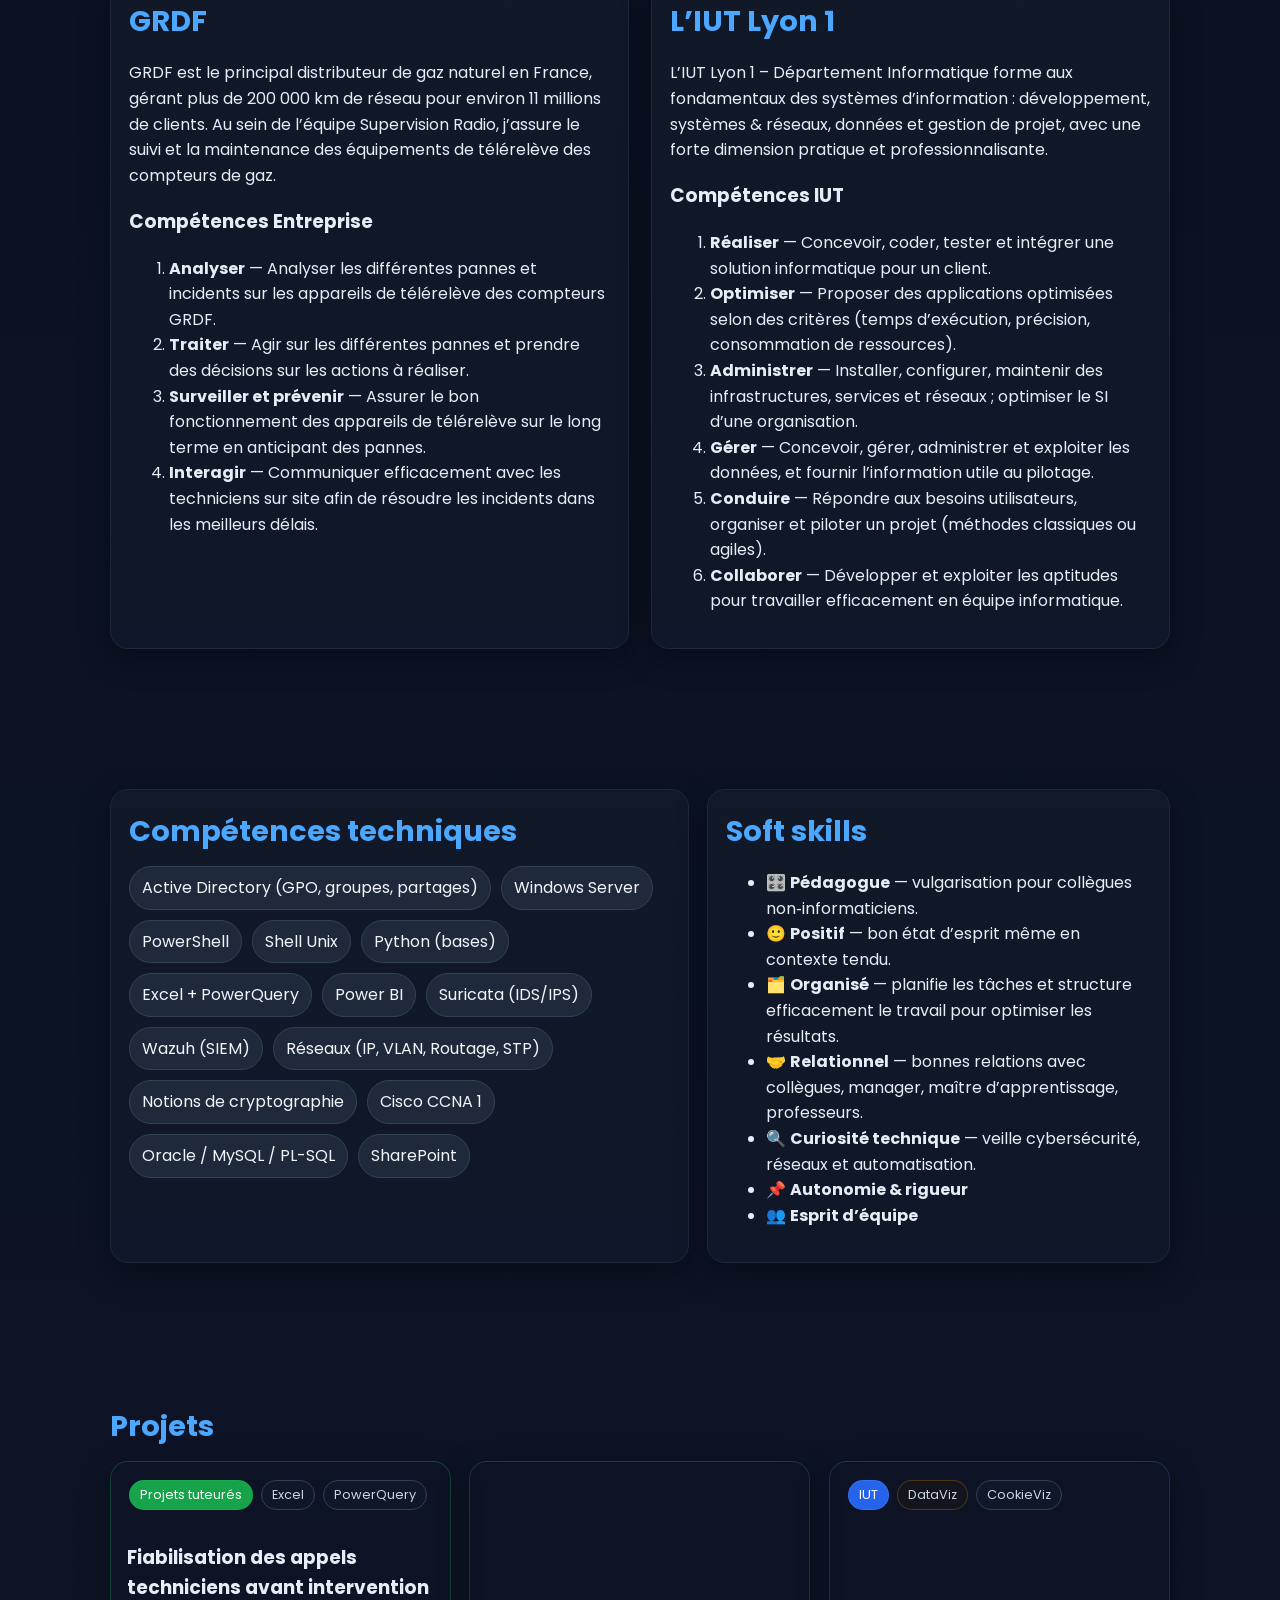
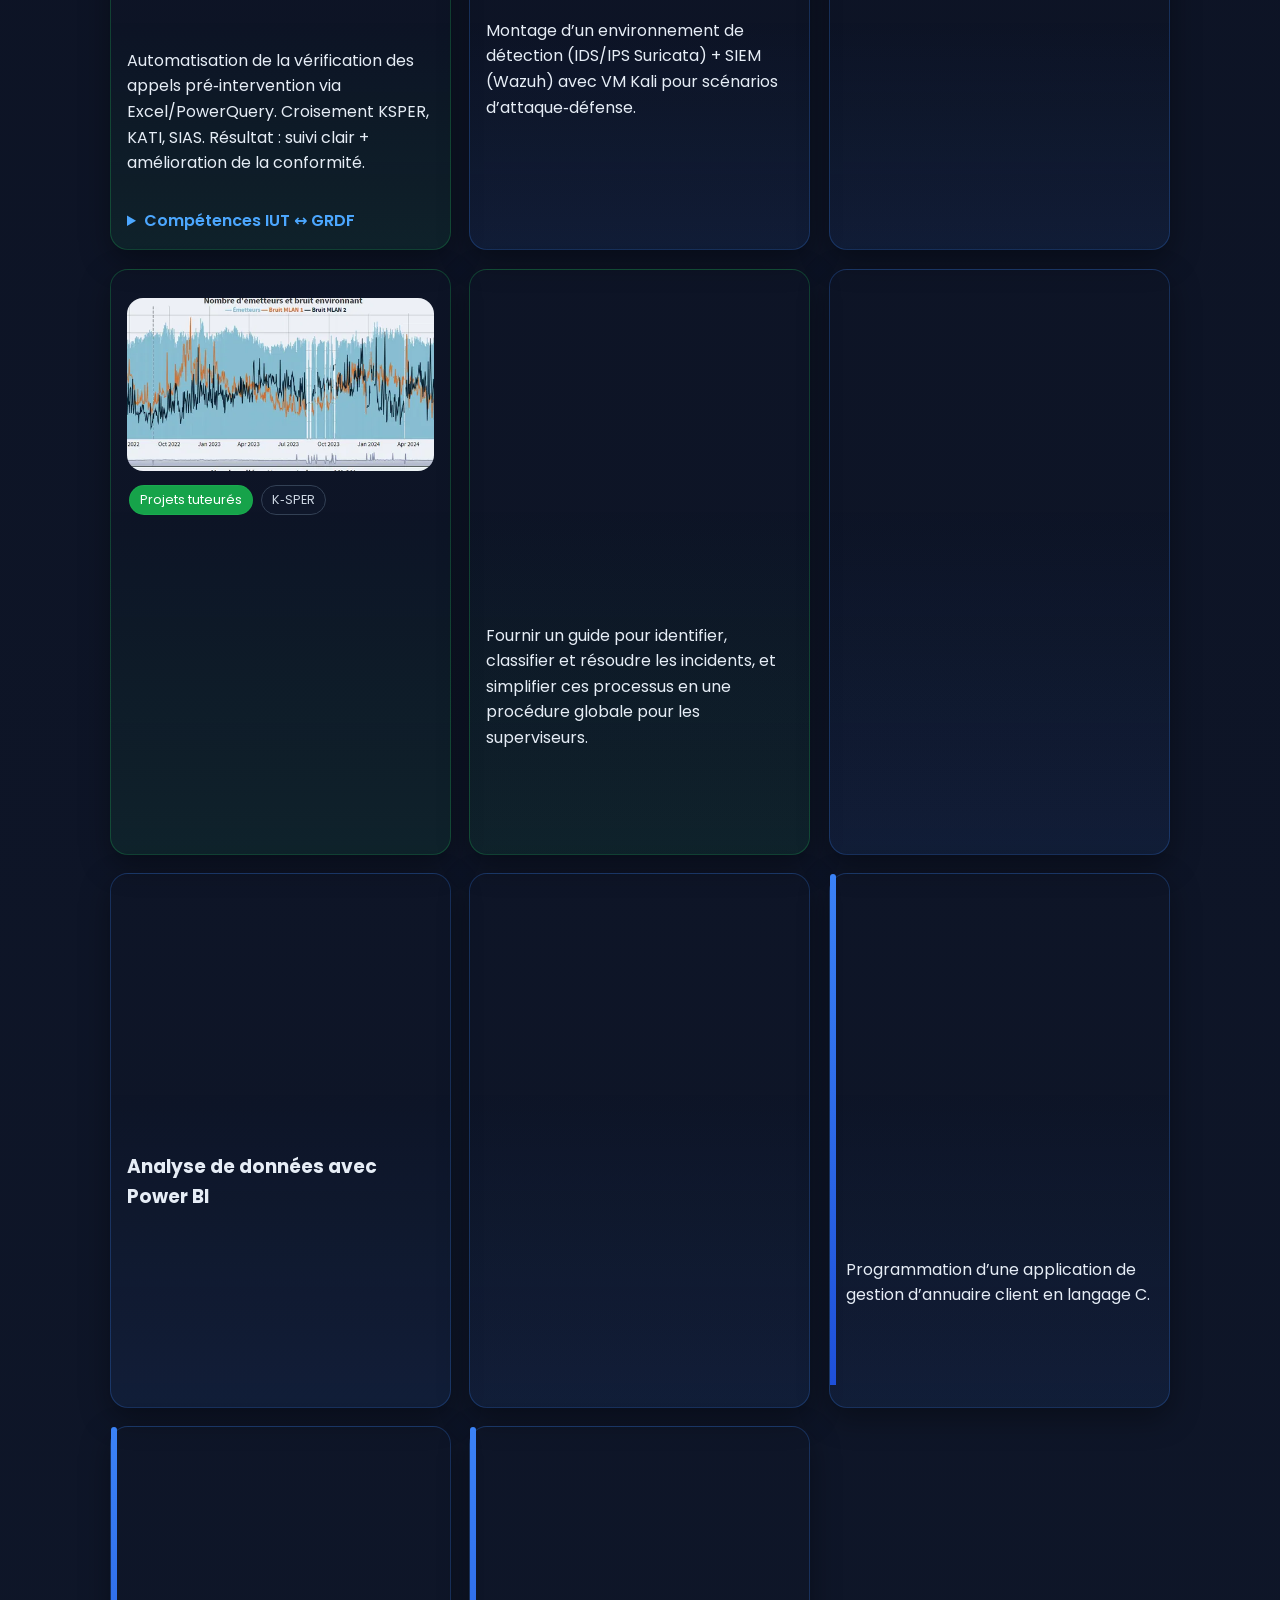
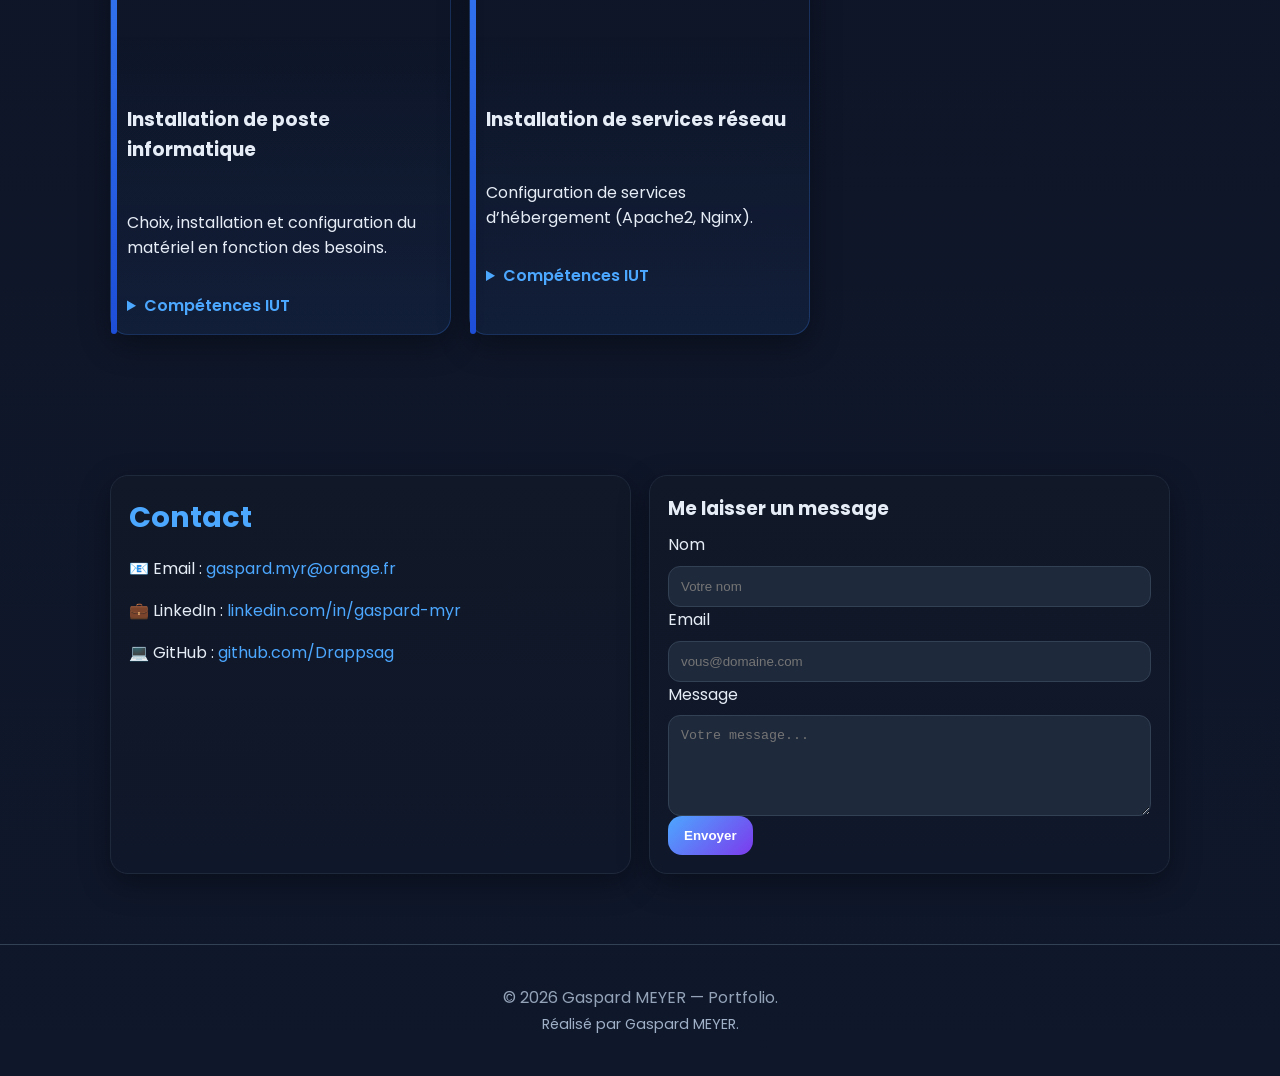
==== commit 6a18d10b: "Add files via upload" ====
--- a/index.html
+++ b/index.html
@@ -1,219 +1,386 @@
 <!DOCTYPE html>
 <html lang="fr">
-<head>
-  <meta charset="utf-8" />
-  <meta name="viewport" content="width=device-width, initial-scale=1" />
-  <title>Gaspard MEYER • Portfolio</title>
-  <meta name="description" content="Portfolio de Gaspard MEYER — Étudiant BUT Informatique (DACS), alternant chez GRDF (Supervision Radio), futur Mastère Expert Cybersécurité à Ynov Lyon en alternance au Crédit Agricole. Projets, compétences, CV et contacts." />
-  <meta name="theme-color" content="#0a0f1e" />
-  <link rel="icon" href="assets/favicon.svg" type="image/svg+xml">
-  <link rel="preconnect" href="https://fonts.googleapis.com">
-  <link rel="preconnect" href="https://fonts.gstatic.com" crossorigin>
-  <link href="https://fonts.googleapis.com/css2?family=Poppins:wght@300;400;600;700&family=JetBrains+Mono:wght@400;600&display=swap" rel="stylesheet">
-  <link rel="stylesheet" href="styles.css" />
-  
-  <!-- Ajout ultra-minimal pour supporter une image optionnelle par tuile projet -->
-  <style>
-    /* Image optionnelle dans une tuile projet */
-    .project-media{margin:.75rem 0;border-radius:16px;overflow:hidden}
-    .project-media img{width:100%;height:auto;display:block;aspect-ratio:16/9;object-fit:cover}
-  </style>
-</head>
-<body>
-  <a class="skip-link" href="#projets">Aller au contenu</a>
-
-  <!-- NAV -->
-  <header class="nav-wrap">
-    <div class="container nav">
-      <a href="#accueil" class="brand reveal">
-        <div class="logo">
-          <img src="assets/photo-gaspard.jpg" alt="Photo de Gaspard Meyer" class="avatar" />
-        </div>
-        <span class="brand-name">Gaspard MEYER</span>
-      </a>
-      <button class="menu-btn" aria-label="Ouvrir le menu" aria-expanded="false" aria-controls="menu">☰</button>
-      <ul id="menu" class="menu">
-        <li><a href="#accueil">Accueil</a></li>
-        <li><a href="#apropos">À propos</a></li>
-        <li><a href="#competences">Compétences</a></li>
-        <li><a href="#projets">Projets</a></li>
-        <li><a href="#contact">Contact</a></li>
-      </ul>
-    </div>
-  </header>
-
-  <!-- HERO -->
-  <section id="accueil" class="hero">
-    <div class="orb orb-a"></div>
-    <div class="orb orb-b"></div>
-
-    <div class="container grid">
-      <div class="reveal">
-        <span class="chip">Étudiant BUT Info • Alternant GRDF • Futur Mastère Cybersécurité</span>
-        <h1>Bonjour, moi c'est <span class="accent">Gaspard</span> 👋</h1>
-        <p class="subtitle">
-          Je suis étudiant en BUT Informatique, parcours <strong>DACS</strong> (Déploiement d’Applications Communicantes et Sécurisées) à l’<strong>IUT Lyon 1</strong> et alternant chez <strong>GRDF</strong> au sein de l’équipe <strong>Supervision Radio</strong>.
-          À la rentrée 2025, j’intègre un Mastère <strong>Expert Cybersécurité</strong> à <strong>Ynov Lyon</strong>, en alternance au <strong>Crédit Agricole Technologies et Services</strong>.
-        </p>
-        <div class="cta">
-          <a class="btn primary" href="#projets">Voir mes projets</a>
-          <a class="btn" href="assets/Gaspard-Meyer-CV.pdf" download="Gaspard-Meyer-CV.pdf">Télécharger mon CV (PDF)</a>
-          <a class="btn ghost" href="#contact">Me contacter</a>
-        </div>
-        <div class="kpis">
-          <div class="kpi"><strong>2</strong><div>années d'alternance</div></div>
-          <div class="kpi"><strong>11+</strong><div>projets présentés</div></div>
-          <div class="kpi"><strong>DACS</strong><div>parcours BUT Info</div></div>
-        </div>
-      </div>
-
-      <div class="hero-side reveal">
-        <div class="photo-hero">
-          <img src="assets/photo-gaspard.jpg" alt="Portrait de Gaspard Meyer" />
-        </div>
-        <div class="panel glass tilt">
-          <h3 class="panel-title">Ce que je fais chez GRDF</h3>
-          <ul class="panel-list">
-            <li>Maintenance à distance des équipements de télérelève (compteurs Gazpar).</li>
-            <li>Suivi & analyse d’incidents (SIAS, KSPER, KATI) + rapports Power BI / Excel (PowerQuery).</li>
-            <li>Support techniciens : appels avant intervention.</li>
-          </ul>
-          <p class="muted">Outils : KSPER, SIAS, KATI, Power BI, SharePoint, Oracle.</p>
-        </div>
-      </div>
-    </div>
-  </section>
-
-  <!-- A PROPOS -->
-  <section id="apropos">
-    <div class="container about">
-      <div class="panel reveal card">
-        <h2>À propos</h2>
-        <h3>Langues</h3>
-        <ul>
-          <li>Français (natif)</li>
-          <li>Anglais (B2 – séjour en Angleterre)</li>
-          <li>Allemand (bases)</li>
-        </ul>
-        <h3>Centres d’intérêt</h3>
-        <ul>
-          <li>🎻 Violoncelle — 10 ans de pratique (orchestre & ensemble)</li>
-          <li>💡 Technologies & objets connectés — domotique, cybersécurité personnelle</li>
-          <li>🏃‍♂️ Sport — Aviron, salle & course à pied</li>
-          <li>🎮 Jeux vidéo</li>
-        </ul>
-      </div>
-
-      <div class="panel reveal card">
-        <h2>Parcours</h2>
-        <h3>Expériences professionnelles</h3>
-        <div class="timeline">
-          <div class="tl-item">
-            <div class="when">2025 → 2027</div>
-            <strong>Alternance – Crédit Agricole, Cybersécurité</strong>
-            <p>Alternance en Mastère Cybersécurité : sécurité des SI, détection d’intrusion, protection des données.</p>
-          </div>
-          <div class="tl-item">
-            <div class="when">2023 → 2025</div>
-            <strong>Alternance – GRDF, Supervision Radio Nationale</strong>
-            <p>Monitoring national, automatisation de vérifications (Excel/PowerQuery), analyse de logs, reporting Power BI, support techniciens.</p>
-          </div>
-        </div>
-        <h3>Formations</h3>
-        <div class="timeline">
-          <div class="tl-item">
-            <div class="when">2025 → 2027</div>
-            <strong>Mastère Expert Cybersécurité – Ynov Lyon</strong>
-          </div>
-          <div class="tl-item">
-            <div class="when">2022 → 2025</div>
-            <strong>BUT Informatique – Parcours DACS (IUT Lyon 1 – La Doua)</strong>
-          </div>
-          <div class="tl-item">
-            <div class="when">2020</div>
-            <strong>Baccalauréat STI2D – SIN (Lazaristes, mention Bien)</strong>
-          </div>
-        </div>
-      </div>
-
-      <div class="panel reveal card">
-        <h2>GRDF</h2>
-        <p>GRDF est le principal distributeur de gaz naturel en France, gérant plus de 200 000 km de réseau pour environ 11 millions de clients. Au sein de l’équipe Supervision Radio, j’assure le suivi et la maintenance des équipements de télérelève des compteurs de gaz.</p>
-        <h3>Compétences Entreprise</h3>
-        <ol class="pill-list">
-          <li><strong>Analyser</strong> — Analyser les différentes pannes et incidents sur les appareils de télérelève des compteurs GRDF.</li>
-          <li><strong>Traiter</strong> — Agir sur les différentes pannes et prendre des décisions sur les actions à réaliser.</li>
-          <li><strong>Surveiller et prévenir</strong> — Assurer le bon fonctionnement des appareils de télérelève sur le long terme en anticipant des pannes.</li>
-          <li><strong>Interagir</strong> — Communiquer efficacement avec les techniciens sur site afin de résoudre les incidents dans les meilleurs délais.</li>
-        </ol>
-      </div>
-
-      <div class="panel reveal card">
-        <h2>L’IUT Lyon 1</h2>
-        <p>L’IUT Lyon 1 – Département Informatique forme aux fondamentaux des systèmes d’information : développement, systèmes & réseaux, données et gestion de projet, avec une forte dimension pratique et professionnalisante.</p>
-        <h3>Compétences IUT</h3>
-        <ol class="pill-list">
-          <li><strong>Réaliser</strong> — Concevoir, coder, tester et intégrer une solution informatique pour un client.</li>
-          <li><strong>Optimiser</strong> — Proposer des applications optimisées selon des critères (temps d’exécution, précision, consommation de ressources).</li>
-          <li><strong>Administrer</strong> — Installer, configurer, maintenir des infrastructures, services et réseaux ; optimiser le SI d’une organisation.</li>
-          <li><strong>Gérer</strong> — Concevoir, gérer, administrer et exploiter les données, et fournir l’information utile au pilotage.</li>
-          <li><strong>Conduire</strong> — Répondre aux besoins utilisateurs, organiser et piloter un projet (méthodes classiques ou agiles).</li>
-          <li><strong>Collaborer</strong> — Développer et exploiter les aptitudes pour travailler efficacement en équipe informatique.</li>
-        </ol>
-      </div>
-	  
-	  
-    </div>
-  </section>
-
-  <!-- COMPETENCES -->
-  <section id="competences">
-    <div class="container skills">
-      <div class="panel reveal">
-        <h2>Compétences techniques</h2>
-        <div class="chipset">
-          <span class="skill">Active Directory (GPO, groupes, partages)</span>
-          <span class="skill">Windows Server</span>
-          <span class="skill">PowerShell</span>
-          <span class="skill">Shell Unix</span>
-          <span class="skill">Python (bases)</span>
-          <span class="skill">Excel + PowerQuery</span>
-          <span class="skill">Power BI</span>
-          <span class="skill">Suricata (IDS/IPS)</span>
-          <span class="skill">Wazuh (SIEM)</span>
-          <span class="skill">Réseaux (IP, VLAN, Routage, STP)</span>
-          <span class="skill">Notions de cryptographie</span>
-          <span class="skill">Cisco CCNA 1</span>
-          <span class="skill">Oracle / MySQL / PL-SQL</span>
-          <span class="skill">SharePoint</span>
-        </div>
-      </div>
-      <div class="panel reveal">
-        <h2>Soft skills</h2>
-        <ul class="soft">
-          <li>🎛️ <strong>Pédagogue</strong> — vulgarisation pour collègues non‑informaticiens.</li>
-          <li>🙂 <strong>Positif</strong> — bon état d’esprit même en contexte tendu.</li>
-          <li>🗂️ <strong>Organisé</strong> — planifie les tâches et structure efficacement le travail pour optimiser les résultats.</li>
-          <li>🤝 <strong>Relationnel</strong> — bonnes relations avec collègues, manager, maître d’apprentissage, professeurs.</li>
-          <li>🔍 <strong>Curiosité technique</strong> — veille cybersécurité, réseaux et automatisation.</li>
-          <li>📌 <strong>Autonomie & rigueur</strong></li>
-          <li>👥 <strong>Esprit d’équipe</strong></li>
-        </ul>
-      </div>
-
-</div>
-
-	  
-    </div>
-  </section>
-
-  <!-- PROJETS -->
-  <section id="projets">
-    <div class="container">
-      <h2>Projets</h2>
-      <div class="projects">
-        
-        <!-- 
+	<head>
+		<meta charset="utf-8" />
+		<meta name="viewport" content="width=device-width, initial-scale=1" />
+		<title>Gaspard MEYER • Portfolio</title>
+		<meta
+			name="description"
+			content="Portfolio de Gaspard MEYER — Étudiant BUT Informatique (DACS), alternant chez GRDF (Supervision Radio), futur Mastère Expert Cybersécurité à Ynov Lyon en alternance au Crédit Agricole. Projets, compétences, CV et contacts."
+		/>
+		<meta name="theme-color" content="#0a0f1e" />
+		<link rel="icon" href="assets/favicon.svg" type="image/svg+xml" />
+		<link rel="preconnect" href="https://fonts.googleapis.com" />
+		<link rel="preconnect" href="https://fonts.gstatic.com" crossorigin />
+		<link
+			href="https://fonts.googleapis.com/css2?family=Poppins:wght@300;400;600;700&family=JetBrains+Mono:wght@400;600&display=swap"
+			rel="stylesheet"
+		/>
+		<link rel="stylesheet" href="styles.css" />
+
+		<!-- Ajout ultra-minimal pour supporter une image optionnelle par tuile projet -->
+		<style>
+			/* Image optionnelle dans une tuile projet */
+			.project-media {
+				margin: 0.75rem 0;
+				border-radius: 16px;
+				overflow: hidden;
+			}
+			.project-media img {
+				width: 100%;
+				height: auto;
+				display: block;
+				aspect-ratio: 16/9;
+				object-fit: cover;
+			}
+		</style>
+	</head>
+	<body>
+		<a class="skip-link" href="#projets">Aller au contenu</a>
+
+		<!-- NAV -->
+		<header class="nav-wrap">
+			<div class="container nav">
+				<a href="#accueil" class="brand reveal">
+					<div class="logo">
+						<img
+							src="assets/photo-gaspard.jpg"
+							alt="Photo de Gaspard Meyer"
+							class="avatar"
+						/>
+					</div>
+					<span class="brand-name">Gaspard MEYER</span>
+				</a>
+				<button
+					class="menu-btn"
+					aria-label="Ouvrir le menu"
+					aria-expanded="false"
+					aria-controls="menu"
+				>
+					☰
+				</button>
+				<ul id="menu" class="menu">
+					<li><a href="#accueil">Accueil</a></li>
+					<li><a href="#apropos">À propos</a></li>
+					<li><a href="#competences">Compétences</a></li>
+					<li><a href="#projets">Projets</a></li>
+					<li><a href="#contact">Contact</a></li>
+				</ul>
+			</div>
+		</header>
+
+		<!-- HERO -->
+		<section id="accueil" class="hero">
+			<div class="orb orb-a"></div>
+			<div class="orb orb-b"></div>
+
+			<div class="container grid">
+				<div class="reveal">
+					<span class="chip"
+						>Étudiant BUT Info • Alternant GRDF • Futur Mastère
+						Cybersécurité</span
+					>
+					<h1>
+						Bonjour, moi c'est
+						<span class="accent">Gaspard</span> 👋
+					</h1>
+					<p class="subtitle">
+						Je suis étudiant en BUT Informatique, parcours
+						<strong>DACS</strong> (Déploiement d’Applications
+						Communicantes et Sécurisées) à l’<strong
+							>IUT Lyon 1</strong
+						>
+						et alternant chez <strong>GRDF</strong> au sein de
+						l’équipe <strong>Supervision Radio</strong>. À la
+						rentrée 2025, j’intègre un Mastère
+						<strong>Expert Cybersécurité</strong> à
+						<strong>Ynov Lyon</strong>, en alternance au
+						<strong>Crédit Agricole Technologies et Services</strong
+						>.
+					</p>
+					<div class="cta">
+						<a class="btn primary" href="#projets"
+							>Voir mes projets</a
+						>
+						<a
+							class="btn"
+							href="assets/Gaspard-Meyer-CV.pdf"
+							download="Gaspard-Meyer-CV.pdf"
+							>Télécharger mon CV (PDF)</a
+						>
+						<a class="btn ghost" href="#contact">Me contacter</a>
+					</div>
+					<div class="kpis">
+						<div class="kpi">
+							<strong>2</strong>
+							<div>années d'alternance</div>
+						</div>
+						<div class="kpi">
+							<strong>11+</strong>
+							<div>projets présentés</div>
+						</div>
+						<div class="kpi">
+							<strong>DACS</strong>
+							<div>parcours BUT Info</div>
+						</div>
+					</div>
+				</div>
+
+				<div class="hero-side reveal">
+					<div class="photo-hero">
+						<img
+							src="assets/photo-gaspard.jpg"
+							alt="Portrait de Gaspard Meyer"
+						/>
+					</div>
+					<div class="panel glass tilt">
+						<h3 class="panel-title">Ce que je fais chez GRDF</h3>
+						<ul class="panel-list">
+							<li>
+								Maintenance à distance des équipements de
+								télérelève (compteurs Gazpar).
+							</li>
+							<li>
+								Suivi & analyse d’incidents (SIAS, KSPER, KATI)
+								+ rapports Power BI / Excel (PowerQuery).
+							</li>
+							<li>
+								Support techniciens : appels avant intervention.
+							</li>
+						</ul>
+						<p class="muted">
+							Outils : KSPER, SIAS, KATI, Power BI, SharePoint,
+							Oracle.
+						</p>
+					</div>
+				</div>
+			</div>
+		</section>
+
+		<!-- A PROPOS -->
+		<section id="apropos">
+			<div class="container about">
+				<div class="panel reveal card">
+					<h2>À propos</h2>
+					<h3>Langues</h3>
+					<ul>
+						<li>Français (natif)</li>
+						<li>Anglais (B2 – séjour en Angleterre)</li>
+						<li>Allemand (bases)</li>
+					</ul>
+					<h3>Centres d’intérêt</h3>
+					<ul>
+						<li>
+							🎻 Violoncelle — 10 ans de pratique (orchestre &
+							ensemble)
+						</li>
+						<li>
+							💡 Technologies & objets connectés — domotique,
+							cybersécurité personnelle
+						</li>
+						<li>🏃‍♂️ Sport — Aviron, salle & course à pied</li>
+						<li>🎮 Jeux vidéo</li>
+					</ul>
+				</div>
+
+				<div class="panel reveal card">
+					<h2>Parcours</h2>
+					<h3>Expériences professionnelles</h3>
+					<div class="timeline">
+						<div class="tl-item">
+							<div class="when">2025 → 2027</div>
+							<strong
+								>Alternance – Crédit Agricole,
+								Cybersécurité</strong
+							>
+							<p>
+								Alternance en Mastère Cybersécurité : sécurité
+								des SI, détection d’intrusion, protection des
+								données.
+							</p>
+						</div>
+						<div class="tl-item">
+							<div class="when">2023 → 2025</div>
+							<strong
+								>Alternance – GRDF, Supervision Radio
+								Nationale</strong
+							>
+							<p>
+								Monitoring national, automatisation de
+								vérifications (Excel/PowerQuery), analyse de
+								logs, reporting Power BI, support techniciens.
+							</p>
+						</div>
+					</div>
+					<h3>Formations</h3>
+					<div class="timeline">
+						<div class="tl-item">
+							<div class="when">2025 → 2027</div>
+							<strong
+								>Mastère Expert Cybersécurité – Ynov
+								Lyon</strong
+							>
+						</div>
+						<div class="tl-item">
+							<div class="when">2022 → 2025</div>
+							<strong
+								>BUT Informatique – Parcours DACS (IUT Lyon 1 –
+								La Doua)</strong
+							>
+						</div>
+						<div class="tl-item">
+							<div class="when">2020</div>
+							<strong
+								>Baccalauréat STI2D – SIN (Lazaristes, mention
+								Bien)</strong
+							>
+						</div>
+					</div>
+				</div>
+
+				<div class="panel reveal card">
+					<h2>GRDF</h2>
+					<p>
+						GRDF est le principal distributeur de gaz naturel en
+						France, gérant plus de 200 000 km de réseau pour environ
+						11 millions de clients. Au sein de l’équipe Supervision
+						Radio, j’assure le suivi et la maintenance des
+						équipements de télérelève des compteurs de gaz.
+					</p>
+					<h3>Compétences Entreprise</h3>
+					<ol class="pill-list">
+						<li>
+							<strong>Analyser</strong> — Analyser les différentes
+							pannes et incidents sur les appareils de télérelève
+							des compteurs GRDF.
+						</li>
+						<li>
+							<strong>Traiter</strong> — Agir sur les différentes
+							pannes et prendre des décisions sur les actions à
+							réaliser.
+						</li>
+						<li>
+							<strong>Surveiller et prévenir</strong> — Assurer le
+							bon fonctionnement des appareils de télérelève sur
+							le long terme en anticipant des pannes.
+						</li>
+						<li>
+							<strong>Interagir</strong> — Communiquer
+							efficacement avec les techniciens sur site afin de
+							résoudre les incidents dans les meilleurs délais.
+						</li>
+					</ol>
+				</div>
+
+				<div class="panel reveal card">
+					<h2>L’IUT Lyon 1</h2>
+					<p>
+						L’IUT Lyon 1 – Département Informatique forme aux
+						fondamentaux des systèmes d’information : développement,
+						systèmes & réseaux, données et gestion de projet, avec
+						une forte dimension pratique et professionnalisante.
+					</p>
+					<h3>Compétences IUT</h3>
+					<ol class="pill-list">
+						<li>
+							<strong>Réaliser</strong> — Concevoir, coder, tester
+							et intégrer une solution informatique pour un
+							client.
+						</li>
+						<li>
+							<strong>Optimiser</strong> — Proposer des
+							applications optimisées selon des critères (temps
+							d’exécution, précision, consommation de ressources).
+						</li>
+						<li>
+							<strong>Administrer</strong> — Installer,
+							configurer, maintenir des infrastructures, services
+							et réseaux ; optimiser le SI d’une organisation.
+						</li>
+						<li>
+							<strong>Gérer</strong> — Concevoir, gérer,
+							administrer et exploiter les données, et fournir
+							l’information utile au pilotage.
+						</li>
+						<li>
+							<strong>Conduire</strong> — Répondre aux besoins
+							utilisateurs, organiser et piloter un projet
+							(méthodes classiques ou agiles).
+						</li>
+						<li>
+							<strong>Collaborer</strong> — Développer et
+							exploiter les aptitudes pour travailler efficacement
+							en équipe informatique.
+						</li>
+					</ol>
+				</div>
+			</div>
+		</section>
+
+		<!-- COMPETENCES -->
+		<section id="competences">
+			<div class="container skills">
+				<div class="panel reveal">
+					<h2>Compétences techniques</h2>
+					<div class="chipset">
+						<span class="skill"
+							>Active Directory (GPO, groupes, partages)</span
+						>
+						<span class="skill">Windows Server</span>
+						<span class="skill">PowerShell</span>
+						<span class="skill">Shell Unix</span>
+						<span class="skill">Python (bases)</span>
+						<span class="skill">Excel + PowerQuery</span>
+						<span class="skill">Power BI</span>
+						<span class="skill">Suricata (IDS/IPS)</span>
+						<span class="skill">Wazuh (SIEM)</span>
+						<span class="skill"
+							>Réseaux (IP, VLAN, Routage, STP)</span
+						>
+						<span class="skill">Notions de cryptographie</span>
+						<span class="skill">Cisco CCNA 1</span>
+						<span class="skill">Oracle / MySQL / PL-SQL</span>
+						<span class="skill">SharePoint</span>
+					</div>
+				</div>
+				<div class="panel reveal">
+					<h2>Soft skills</h2>
+					<ul class="soft">
+						<li>
+							🎛️ <strong>Pédagogue</strong> — vulgarisation pour
+							collègues non‑informaticiens.
+						</li>
+						<li>
+							🙂 <strong>Positif</strong> — bon état d’esprit même
+							en contexte tendu.
+						</li>
+						<li>
+							🗂️ <strong>Organisé</strong> — planifie les tâches
+							et structure efficacement le travail pour optimiser
+							les résultats.
+						</li>
+						<li>
+							🤝 <strong>Relationnel</strong> — bonnes relations
+							avec collègues, manager, maître d’apprentissage,
+							professeurs.
+						</li>
+						<li>
+							🔍 <strong>Curiosité technique</strong> — veille
+							cybersécurité, réseaux et automatisation.
+						</li>
+						<li>📌 <strong>Autonomie & rigueur</strong></li>
+						<li>👥 <strong>Esprit d’équipe</strong></li>
+					</ul>
+				</div>
+			</div>
+		</section>
+
+		<!-- PROJETS -->
+		<section id="projets">
+			<div class="container">
+				<h2>Projets</h2>
+				<div class="projects">
+					<!-- 
           ASTUCE : Pour ajouter une image à une tuile projet, insérez ce bloc
           (juste après <div class="tags">…</div> par exemple) :
 
@@ -222,278 +389,522 @@
           </figure>
         -->
 
-        <article class="panel project tilt reveal">
-          <div class="tags">
-            <span class="tag t-green">Projets tuteurés</span>
-            <span class="tag">Excel</span>
-            <span class="tag">PowerQuery</span>
-          </div>
-          <h3>Fiabilisation des appels techniciens avant intervention</h3>
-          <p>Automatisation de la vérification des appels pré‑intervention via Excel/PowerQuery. Croisement KSPER, KATI, SIAS. Résultat : suivi clair + amélioration de la conformité.</p>
-          <details class="iut"><summary>Compétences IUT ↔ GRDF</summary>
-            <ul class="iut-list">
-              <li><strong>Réaliser</strong> — automatiser une solution concrète pour les superviseurs GRDF (PowerQuery + règles métier).</li>
-              <li><strong>Optimiser</strong> — réduire le temps d’analyse des appels et limiter les erreurs humaines.</li>
-              <li><strong>Administrer</strong> — exploiter proprement les sources SI (KSPER, KATI, SIAS) et l’environnement bureautique.</li>
-              <li><strong>Gérer</strong> — croiser, nettoyer et restituer des données utiles au pilotage des interventions.</li>
-              <li><strong>Conduire</strong> — formaliser le processus, prioriser les cas et planifier les actions correctives.</li>
-              <li><strong>Collaborer</strong> — partager les tableaux et former les techniciens/équipes régionales.</li>
-            </ul>
-          </details>
-        </article>
-
-        <article class="panel project tilt reveal">
-          <div class="tags">
-            <span class="tag t-purple">SOC</span>
-            <span class="tag">Suricata</span>
-            <span class="tag">Wazuh</span>
-          </div>
-          <h3>Mini‑SOC pédagogique</h3>
-          <p>Montage d’un environnement de détection (IDS/IPS Suricata) + SIEM (Wazuh) avec VM Kali pour scénarios d’attaque‑défense.</p>
-          <details class="iut"><summary>Compétences IUT ↔ GRDF</summary>
-            <ul class="iut-list">
-              <li><strong>Réaliser</strong> — déployer une stack sécu transposable aux pratiques de supervision et d’analyse d’incidents chez GRDF.</li>
-              <li><strong>Optimiser</strong> — affiner les règles/alertes pour réduire le bruit, comme sur des tableaux de bord métier.</li>
-              <li><strong>Administrer</strong> — installer/configurer VMs, réseaux et services, à l’image d’un environnement de prod.</li>
-              <li><strong>Gérer</strong> — centraliser et corréler des logs, utile pour comprendre des pannes d’équipements.</li>
-              <li><strong>Conduire</strong> — définir des scénarios de tests, jalons et critères d’acceptation.</li>
-              <li><strong>Collaborer</strong> — travailler en binôme et rédiger des comptes‑rendus compréhensibles par des non‑spécialistes.</li>
-            </ul>
-          </details>
-        </article>
-
-        <article class="panel project tilt reveal">
-          <div class="tags">
-            <span class="tag t-orange">DataViz</span>
-            <span class="tag">CookieViz</span>
-          </div>
-          <h3>Exploration de données avec CookieViz</h3>
-          <p>Analyse et visualisation des cookies d’un site pour comprendre les échanges tiers et l’empreinte de suivi.</p>
-          <details class="iut"><summary>Compétences IUT ↔ GRDF</summary>
-            <ul class="iut-list">
-              <li><strong>Réaliser</strong> — mettre en place une extraction/visualisation réutilisable pour les rapports internes GRDF.</li>
-              <li><strong>Optimiser</strong> — choisir des indicateurs lisibles pour une décision rapide.</li>
-              <li><strong>Administrer</strong> — configurer les outils et sources de données comme sur les postes de supervision.</li>
-              <li><strong>Gérer</strong> — nettoyer, trier et rapprocher des données, à l’image des jeux KSPER/SIAS.</li>
-              <li><strong>Conduire</strong> — cadrer la démarche d’étude et le périmètre d’analyse.</li>
-              <li><strong>Collaborer</strong> — restituer les résultats de façon pédagogique aux équipes.</li>
-            </ul>
-          </details>
-        </article>
-
-        <article class="panel project tilt reveal">
-          <div class="tags">
-            <figure class="project-media">
-            <img src="assets/problemes.webp" alt="Aperçu du projet" loading="lazy">
-          </figure>
-            <span class="tag t-green">Projets tuteurés</span>
-            <span class="tag">K‑SPER</span>
-          </div>
-          <h3>Détecter de nouveaux problèmes</h3>
-          <p>Améliorer le suivi et la gestion des incidents des concentrateurs via K‑SPER, analyser les défaillances et mettre en place un processus durable pour une maintenance efficace.</p>
-          <details class="iut"><summary>Compétences IUT ↔ GRDF</summary>
-            <ul class="iut-list">
-              <li><strong>Réaliser</strong> — bâtir des requêtes, rapports et vues utiles aux superviseurs.</li>
-              <li><strong>Optimiser</strong> — définir des seuils/alertes pour remonter l’essentiel et agir plus vite.</li>
-              <li><strong>Administrer</strong> — suivre l’état des concentrateurs et des services associés.</li>
-              <li><strong>Gérer</strong> — historiser les incidents et mesurer l’efficacité des actions.</li>
-              <li><strong>Conduire</strong> — structurer un plan d’action et un circuit de décision.</li>
-              <li><strong>Collaborer</strong> — mettre en place une boucle de feedback avec le terrain.</li>
-            </ul>
-          </details>
-        </article>
-
-        <article class="panel project tilt reveal">
-          <div class="tags">
-            <figure class="project-media">
-            <img src="assets/process.webp" alt="Aperçu du projet" loading="lazy">
-          </figure>
-            <span class="tag t-green">Projets tuteurés</span>
-            <span class="tag">Process</span>
-          </div>
-          <h3>Établir un rapport de process</h3>
-          <p>Fournir un guide pour identifier, classifier et résoudre les incidents, et simplifier ces processus en une procédure globale pour les superviseurs.</p>
-          <details class="iut"><summary>Compétences IUT ↔ GRDF</summary>
-            <ul class="iut-list">
-              <li><strong>Réaliser</strong> — produire un livrable opérationnel (guide/processus) pour les équipes GRDF.</li>
-              <li><strong>Optimiser</strong> — supprimer les étapes superflues et clarifier les responsabilités.</li>
-              <li><strong>Administrer</strong> — standardiser les actions sur les outils du SI (KSPER, SIAS, KATI).</li>
-              <li><strong>Gérer</strong> — capitaliser les données d’incidents pour mieux piloter.</li>
-              <li><strong>Conduire</strong> — animer des ateliers et faire valider la démarche.</li>
-              <li><strong>Collaborer</strong> — co‑construire avec superviseurs et techniciens.</li>
-            </ul>
-          </details>
-        </article>
-
-        <article class="panel project tilt reveal">
-          <div class="tags">
-            <figure class="project-media">
-            <img src="assets/algo-tri.webp" alt="Aperçu du projet" loading="lazy">
-          </figure>
-            <span class="tag t-blue">SAE - IUT</span>
-            <span class="tag">Algo</span>
-          </div>
-          <h3>Algorithmes de tri</h3>
-          <p>Analyse et compréhension du fonctionnement de plusieurs algorithmes de tri.</p>
-          <details class="iut"><summary>Compétences IUT ↔ GRDF</summary>
-            <ul class="iut-list">
-              <li><strong>Réaliser</strong> — écrire du code fiable ; rigueur utile pour les scripts/outils de contrôle.</li>
-              <li><strong>Optimiser</strong> — raisonner en complexité pour accélérer les contrôles et analyses.</li>
-              <li><strong>Administrer</strong> — sensibilisation à l’environnement d’exécution et à la reproductibilité.</li>
-              <li><strong>Gérer</strong> — structurer les données d’entrée/sortie comme pour des logs d’incident.</li>
-              <li><strong>Conduire</strong> — planifier et comparer des expérimentations.</li>
-              <li><strong>Collaborer</strong> — revue de code et partage de bonnes pratiques.</li>
-            </ul>
-          </details>
-        </article>
-
-        <article class="panel project tilt reveal">
-          <div class="tags">
-            <figure class="project-media">
-            <img src="assets/power-bi.webp" alt="Aperçu du projet" loading="lazy">
-          </figure>
-            <span class="tag t-blue">SAE - IUT</span>
-            <span class="tag">Power BI</span>
-          </div>
-          <h3>Analyse de données avec Power BI</h3>
-          <p>Création de rapports pour explorer les résultats d’entreprise et croiser des indicateurs métiers.</p>
-          <details class="iut"><summary>Compétences IUT ↔ GRDF</summary>
-            <ul class="iut-list">
-              <li><strong>Réaliser</strong> — concevoir des rapports comme ceux utilisés pour le suivi GRDF.</li>
-              <li><strong>Optimiser</strong> — modèles de données et mesures efficaces pour des dashboards réactifs.</li>
-              <li><strong>Administrer</strong> — gérer connexions et actualisations de sources.</li>
-              <li><strong>Gérer</strong> — modéliser, nettoyer et interpréter des données.</li>
-              <li><strong>Conduire</strong> — recueillir le besoin et itérer sur la data‑viz.</li>
-              <li><strong>Collaborer</strong> — partager et documenter les rapports pour les équipes.</li>
-            </ul>
-          </details>
-        </article>
-
-        <article class="panel project tilt reveal">
-          <div class="tags">
-            <figure class="project-media">
-            <img src="assets/site-web.webp" alt="Aperçu du projet" loading="lazy">
-          </figure>
-            <span class="tag t-blue">SAE - IUT</span>
-            <span class="tag">Web</span>
-          </div>
-          <h3>Site web vitrine (HTML/CSS)</h3>
-          <p>Recueil des besoins, conception et réalisation d’un site vitrine adapté.</p>
-          <details class="iut"><summary>Compétences IUT ↔ GRDF</summary>
-            <ul class="iut-list">
-              <li><strong>Réaliser</strong> — transformer un besoin en livrable ; parallèle avec les demandes internes GRDF.</li>
-              <li><strong>Optimiser</strong> — améliorer lisibilité/UX, utile pour la clarté des rapports.</li>
-              <li><strong>Administrer</strong> — héberger/configurer un service comme on déploie un outil de supervision.</li>
-              <li><strong>Gérer</strong> — tracer les demandes et versions.</li>
-              <li><strong>Conduire</strong> — organiser sprints/livrables.</li>
-              <li><strong>Collaborer</strong> — itérer avec le « client » comme avec les équipes terrain.</li>
-            </ul>
-          </details>
-        </article>
-
-        <article class="panel project tilt reveal">
-          <div class="tags">
-            <figure class="project-media">
-            <img src="assets/annuaire-c.webp" alt="Aperçu du projet" loading="lazy">
-          </figure>
-            <span class="tag t-blue">SAE - IUT</span>
-            <span class="tag">C</span>
-          </div>
-          <h3>Gestionnaire d'annuaire client (C)</h3>
-          <p>Programmation d’une application de gestion d’annuaire client en langage C.</p>
-          <details class="iut"><summary>Compétences IUT ↔ GRDF</summary>
-            <ul class="iut-list">
-              <li><strong>Réaliser</strong> — développer une application robuste comme un petit outil métier.</li>
-              <li><strong>Optimiser</strong> — utiliser des structures efficaces pour la recherche/tri, analogue aux traitements d’incidents.</li>
-              <li><strong>Administrer</strong> — gérer fichiers/droits ; sensibilité à l’accès aux données.</li>
-              <li><strong>Gérer</strong> — opérations CRUD comparables à la gestion d’une base d’incidents.</li>
-              <li><strong>Conduire</strong> — partir d’un cahier des charges et livrer en étapes.</li>
-              <li><strong>Collaborer</strong> — tests croisés et documentation.</li>
-            </ul>
-          </details>
-        </article>
-
-        <article class="panel project tilt reveal">
-          <div class="tags">
-            <figure class="project-media">
-            <img src="assets/poste-informatique.jpg" alt="Aperçu du projet" loading="lazy">
-          </figure>
-            <span class="tag t-blue">SAE - IUT</span>
-            <span class="tag">Système</span>
-          </div>
-          <h3>Installation de poste informatique</h3>
-          <p>Choix, installation et configuration du matériel en fonction des besoins.</p>
-          <details class="iut"><summary>Compétences IUT ↔ GRDF</summary>
-            <ul class="iut-list">
-              <li><strong>Réaliser</strong> — créer une image/scripting d’installation pour un usage récurrent.</li>
-              <li><strong>Optimiser</strong> — standardiser pour réduire les temps de mise à disposition.</li>
-              <li><strong>Administrer</strong> — configurer AD/GPO et services, directement utile en supervision.</li>
-              <li><strong>Gérer</strong> — inventorier et documenter les postes.</li>
-              <li><strong>Conduire</strong> — checklists, jalons et validation utilisateur.</li>
-              <li><strong>Collaborer</strong> — coordination avec le futur utilisateur/équipe.</li>
-            </ul>
-          </details>
-        </article>
-
-        <article class="panel project tilt reveal">
-          <div class="tags">
-            <figure class="project-media">
-            <img src="assets/service-reseau.jpg" alt="Aperçu du projet" loading="lazy">
-          </figure>
-            <span class="tag t-blue">SAE - IUT</span>
-            <span class="tag">Réseaux</span>
-          </div>
-          <h3>Installation de services réseau</h3>
-          <p>Configuration de services d’hébergement (Apache2, Nginx).</p>
-          <details class="iut"><summary>Compétences IUT ↔ GRDF</summary>
-            <ul class="iut-list">
-              <li><strong>Réaliser</strong> — déployer un service fiable (web), comme pour un outil interne.</li>
-              <li><strong>Optimiser</strong> — paramétrer pour la robustesse et la disponibilité.</li>
-              <li><strong>Administrer</strong> — gérer services et réseau ; proche du contexte de supervision radio.</li>
-              <li><strong>Gérer</strong> — suivre logs/indicateurs pour le pilotage.</li>
-              <li><strong>Conduire</strong> — dérouler une mise en prod encadrée.</li>
-              <li><strong>Collaborer</strong> — documenter pour l’équipe d’exploitation.</li>
-            </ul>
-          </details>
-        </article>
-      </div>
-    </div>
-  </section>
-
-  <!-- CONTACT -->
-  <section id="contact">
-    <div class="container contact-card">
-      <div class="panel reveal">
-        <h2>Contact</h2>
-        <p>📧 Email : <a href="mailto:gaspard.myr@orange.fr">gaspard.myr@orange.fr</a></p>
-        <p>💼 LinkedIn : <a href="https://www.linkedin.com/in/gaspard-myr" target="_blank" rel="noopener">linkedin.com/in/gaspard-myr</a></p>
-        <p>💻 GitHub : <a href="https://github.com/Drappsag" target="_blank" rel="noopener">github.com/Drappsag</a></p>
-      </div>
-      <form class="panel reveal" onsubmit="event.preventDefault(); alert('Merci ! Vous pouvez m’écrire directement par email.');">
-        <h3 class="panel-title">Me laisser un message</h3>
-        <div class="field">
-          <label for="name">Nom</label>
-          <input id="name" placeholder="Votre nom" required>
-        </div>
-        <div class="field">
-          <label for="email">Email</label>
-          <input id="email" type="email" placeholder="vous@domaine.com" required>
-        </div>
-        <div class="field">
-          <label for="msg">Message</label>
-          <textarea id="msg" rows="5" placeholder="Votre message..."></textarea>
-        </div>
-        <button class="btn primary" type="submit">Envoyer</button>
-      </form>
-    </div>
-  </section>
-
-  <footer>
-    <div class="container">© <span id="year"></span> Gaspard MEYER — Portfolio.
-      <br><span class="muted small">Ce site est réalisé par mes soins et hébergé sur GitHub Pages.</span>
-    </div>
-  </footer>
-
-  <script src="script.js"></script>
-</body>
+					<article class="panel project tilt reveal">
+						<div class="tags">
+							<span class="tag t-green">Projets tuteurés</span>
+							<span class="tag">Excel</span>
+							<span class="tag">PowerQuery</span>
+						</div>
+						<h3>
+							Fiabilisation des appels techniciens avant
+							intervention
+						</h3>
+						<p>
+							Automatisation de la vérification des appels
+							pré‑intervention via Excel/PowerQuery. Croisement
+							KSPER, KATI, SIAS. Résultat : suivi clair +
+							amélioration de la conformité.
+						</p>
+						<details class="iut">
+							<summary>Compétences IUT ↔ GRDF</summary>
+							<ul class="iut-list">
+								<li>
+									<strong>Réaliser</strong> → J’ai conçu et
+									mis en place une solution automatisée dans
+									Excel/PowerQuery pour répondre à un besoin
+									métier concret.
+								</li>
+								<li>
+									<strong>Optimiser</strong> → J’ai amélioré
+									le suivi en réduisant le temps d’analyse
+									manuelle et en fiabilisant la conformité.
+								</li>
+								<li>
+									<strong>Gérer</strong> → J’ai exploité et
+									croisé des données issues de plusieurs
+									sources (KSPER, KATI, SIAS) pour fournir une
+									information utile aux superviseurs.
+								</li>
+								<li>
+									<strong>Conduire</strong> → J’ai répondu à
+									un besoin exprimé par l’équipe et organisé
+									le projet pour livrer un outil exploitable.
+								</li>
+							</ul>
+						</details>
+					</article>
+
+					<article class="panel project tilt reveal">
+						<div class="tags">
+							<span class="tag t-blue">IUT</span>
+							<span class="tag t-purple">SOC</span>
+							<span class="tag">Suricata</span>
+							<span class="tag">Wazuh</span>
+						</div>
+						<h3>Mini‑SOC pédagogique</h3>
+						<p>
+							Montage d’un environnement de détection (IDS/IPS
+							Suricata) + SIEM (Wazuh) avec VM Kali pour scénarios
+							d’attaque‑défense.
+						</p>
+						<details class="iut">
+							<summary>Compétences IUT</summary>
+							<ul class="iut-list">
+								<li>
+									<strong>Réaliser</strong> → J’ai monté un
+									environnement complet avec IDS/IPS et SIEM
+									pour tester des scénarios concrets
+									d’attaque-défense.
+								</li>
+								<li>
+									<strong>Administrer</strong> → J’ai
+									installé, configuré et maintenu les
+									différentes machines virtuelles (Suricata,
+									Wazuh, Kali) pour assurer le fonctionnement
+									du SOC.
+								</li>
+								<li>
+									<strong>Collaborer</strong> → J’ai travaillé
+									en groupe pour répartir les tâches entre
+									déploiement, attaque et défense afin de
+									construire un environnement cohérent.
+								</li>
+							</ul>
+						</details>
+					</article>
+
+					<article class="panel project tilt reveal">
+						<div class="tags">
+							<span class="tag t-blue">IUT</span>
+							<span class="tag t-orange">DataViz</span>
+							<span class="tag">CookieViz</span>
+						</div>
+						<h3>Exploration de données avec CookieViz</h3>
+						<p>
+							Analyse et visualisation des cookies d’un site pour
+							comprendre les échanges tiers et l’empreinte de
+							suivi.
+						</p>
+						<details class="iut">
+							<summary>Compétences IUT</summary>
+							<ul class="iut-list">
+								<li>
+									<strong>Gérer</strong> → J’ai collecté et
+									exploité les données de navigation afin de
+									mettre en évidence les échanges tiers et les
+									pratiques de suivi.
+								</li>
+								<li>
+									<strong>Réaliser</strong> → J’ai utilisé un
+									outil de visualisation pour analyser et
+									représenter concrètement le fonctionnement
+									des cookies d’un site.
+								</li>
+							</ul>
+						</details>
+					</article>
+
+					<article class="panel project tilt reveal">
+						<div class="tags">
+							<figure class="project-media">
+								<img
+									src="assets/problemes.webp"
+									alt="Aperçu du projet"
+									loading="lazy"
+								/>
+							</figure>
+							<span class="tag t-green">Projets tuteurés</span>
+							<span class="tag">K‑SPER</span>
+						</div>
+						<h3>Détecter de nouveaux problèmes</h3>
+						<p>
+							Améliorer le suivi et la gestion des incidents des
+							concentrateurs via K‑SPER, analyser les défaillances
+							et mettre en place un processus durable pour une
+							maintenance efficace.
+						</p>
+						<details class="iut">
+							<summary>Compétences IUT ↔ GRDF</summary>
+							<ul class="iut-list">
+								<li>
+									<strong>Gérer</strong> → J’ai exploité les
+									données issues de K-SPER et BI POC pour
+									analyser les défaillances et identifier des
+									incidents récurrents.
+								</li>
+								<li>
+									<strong>Optimiser</strong> → J’ai mis en
+									place un processus d’analyse permettant
+									d’améliorer le suivi et de réduire la
+									réapparition des problèmes.
+								</li>
+								<li>
+									<strong>Conduire</strong> → J’ai structuré
+									une démarche durable pour renforcer la
+									maintenance et répondre aux besoins de
+									l’équipe supervision.
+								</li>
+							</ul>
+						</details>
+					</article>
+
+					<article class="panel project tilt reveal">
+						<div class="tags">
+							<figure class="project-media">
+								<img
+									src="assets/process.webp"
+									alt="Aperçu du projet"
+									loading="lazy"
+								/>
+							</figure>
+							<span class="tag t-green">Projets tuteurés</span>
+							<span class="tag">Process</span>
+						</div>
+						<h3>Établir un rapport de process</h3>
+						<p>
+							Fournir un guide pour identifier, classifier et
+							résoudre les incidents, et simplifier ces processus
+							en une procédure globale pour les superviseurs.
+						</p>
+						<details class="iut">
+							<summary>Compétences IUT ↔ GRDF</summary>
+							<ul class="iut-list">
+								<li>
+									<strong>Conduire</strong> → J’ai organisé et
+									formalisé les étapes de traitement des
+									incidents afin de structurer une procédure
+									claire et exploitable.
+								</li>
+								<li>
+									<strong>Collaborer</strong> → J’ai travaillé
+									avec les superviseurs pour comprendre leurs
+									pratiques et concevoir un guide adapté à
+									leur usage quotidien.
+								</li>
+
+								<li>
+									<strong>Réaliser</strong> → J’ai rédigé et
+									intégré une documentation opérationnelle
+									simplifiant l’identification et la
+									résolution des incidents.
+								</li>
+							</ul>
+						</details>
+					</article>
+
+					<article class="panel project tilt reveal">
+						<div class="tags">
+							<figure class="project-media">
+								<img
+									src="assets/algo-tri.webp"
+									alt="Aperçu du projet"
+									loading="lazy"
+								/>
+							</figure>
+							<span class="tag t-blue">SAE - IUT</span>
+							<span class="tag">Algo</span>
+						</div>
+						<h3>Algorithmes de tri</h3>
+						<p>
+							Analyse et compréhension du fonctionnement de
+							plusieurs algorithmes de tri.
+						</p>
+						<details class="iut">
+							<summary>Compétences IUT</summary>
+							<ul class="iut-list">
+								<li>
+									<strong>Réaliser</strong> → J’ai implémenté
+									différents algorithmes de tri pour en
+									comprendre concrètement le fonctionnement.
+								</li>
+								<li>
+									<strong>Optimiser</strong> → J’ai comparé
+									leurs performances (temps d’exécution,
+									consommation de ressources) afin d’évaluer
+									leur efficacité.
+								</li>
+							</ul>
+						</details>
+					</article>
+
+					<article class="panel project tilt reveal">
+						<div class="tags">
+							<figure class="project-media">
+								<img
+									src="assets/power-bi.webp"
+									alt="Aperçu du projet"
+									loading="lazy"
+								/>
+							</figure>
+							<span class="tag t-blue">SAE - IUT</span>
+							<span class="tag">Power BI</span>
+						</div>
+						<h3>Analyse de données avec Power BI</h3>
+						<p>
+							Création de rapports pour explorer les résultats
+							d’entreprise et croiser des indicateurs métiers.
+						</p>
+						<details class="iut">
+							<summary>Compétences IUT</summary>
+							<ul class="iut-list">
+								<li>
+									<strong>Gérer</strong> → J’ai exploité et
+									croisé des indicateurs métiers pour produire
+									une information utile à l’analyse et à la
+									prise de décision.
+								</li>
+								<li>
+									<strong>Réaliser</strong> → J’ai conçu des
+									rapports interactifs et visuels adaptés à
+									l’exploration des résultats d’entreprise.
+								</li>
+								<li>
+									<strong>Optimiser</strong> → J’ai structuré
+									les données afin de rendre l’analyse plus
+									fluide et pertinente.
+								</li>
+							</ul>
+						</details>
+					</article>
+
+					<article class="panel project tilt reveal">
+						<div class="tags">
+							<figure class="project-media">
+								<img
+									src="assets/site-web.webp"
+									alt="Aperçu du projet"
+									loading="lazy"
+								/>
+							</figure>
+							<span class="tag t-blue">SAE - IUT</span>
+							<span class="tag">Web</span>
+						</div>
+						<h3>Site web vitrine (HTML/CSS)</h3>
+						<p>
+							Recueil des besoins, conception et réalisation d’un
+							site vitrine adapté.
+						</p>
+						<details class="iut">
+							<summary>Compétences IUT</summary>
+							<ul class="iut-list">
+								<li>
+									<strong>Réaliser</strong> → J’ai conçu et
+									développé un site web complet répondant aux
+									besoins définis.
+								</li>
+								<li>
+									<strong>Conduire</strong> → J’ai recueilli
+									les besoins des utilisateurs pour organiser
+									le projet et définir les fonctionnalités
+									essentielles.
+								</li>
+								<li>
+									<strong>Collaborer</strong> → J’ai échangé
+									avec les parties prenantes pour m’assurer
+									que le site corresponde aux attentes et soit
+									ergonomique.
+								</li>
+							</ul>
+						</details>
+					</article>
+
+					<article class="panel project tilt reveal">
+						<div class="tags">
+							<figure class="project-media">
+								<img
+									src="assets/annuaire-c.webp"
+									alt="Aperçu du projet"
+									loading="lazy"
+								/>
+							</figure>
+							<span class="tag t-blue">SAE - IUT</span>
+							<span class="tag">C</span>
+						</div>
+						<h3>Gestionnaire d'annuaire client (C)</h3>
+						<p>
+							Programmation d’une application de gestion
+							d’annuaire client en langage C.
+						</p>
+						<details class="iut">
+							<summary>Compétences IUT</summary>
+							<ul class="iut-list">
+								<li>
+									<strong>Réaliser</strong> → J’ai développé
+									une application complète en C pour gérer les
+									informations des clients.
+								</li>
+								<li>
+									<strong>Optimiser</strong> → J’ai amélioré
+									les structures de données et les algorithmes
+									pour rendre l’application plus rapide et
+									efficace.
+								</li>
+								<li>
+									<strong>Gérer</strong> → J’ai organisé et
+									manipulé les données des clients pour
+									permettre une exploitation fiable et
+									structurée.
+								</li>
+							</ul>
+						</details>
+					</article>
+
+					<article class="panel project tilt reveal">
+						<div class="tags">
+							<figure class="project-media">
+								<img
+									src="assets/poste-informatique.jpg"
+									alt="Aperçu du projet"
+									loading="lazy"
+								/>
+							</figure>
+							<span class="tag t-blue">SAE - IUT</span>
+							<span class="tag">Système</span>
+						</div>
+						<h3>Installation de poste informatique</h3>
+						<p>
+							Choix, installation et configuration du matériel en
+							fonction des besoins.
+						</p>
+						<details class="iut">
+							<summary>Compétences IUT</summary>
+							<ul class="iut-list">
+								<li>
+									<strong>Administrer</strong> → J’ai installé
+									et configuré le matériel et les logiciels
+									pour assurer le bon fonctionnement des
+									postes selon les besoins.
+								</li>
+								<li>
+									<strong>Conduire</strong> → J’ai analysé les
+									besoins des utilisateurs pour sélectionner
+									les équipements et organiser le déploiement.
+								</li>
+								<li>
+									<strong>Collaborer</strong> → J’ai travaillé
+									avec les utilisateurs finaux pour valider la
+									configuration et assurer une prise en main
+									efficace.
+								</li>
+							</ul>
+						</details>
+					</article>
+
+					<article class="panel project tilt reveal">
+						<div class="tags">
+							<figure class="project-media">
+								<img
+									src="assets/service-reseau.jpg"
+									alt="Aperçu du projet"
+									loading="lazy"
+								/>
+							</figure>
+							<span class="tag t-blue">SAE - IUT</span>
+							<span class="tag">Réseaux</span>
+						</div>
+						<h3>Installation de services réseau</h3>
+						<p>
+							Configuration de services d’hébergement (Apache2,
+							Nginx).
+						</p>
+						<details class="iut">
+							<summary>Compétences IUT</summary>
+							<ul class="iut-list">
+								<li>
+									<strong>Administrer</strong> → J’ai installé
+									et configuré des serveurs web (Apache2,
+									Nginx) pour assurer la disponibilité et la
+									fiabilité des services.
+								</li>
+								<li>
+									<strong>Réaliser </strong> → J’ai mis en
+									place des environnements opérationnels
+									répondant aux besoins spécifiques des
+									projets.
+								</li>
+								<li>
+									<strong>Optimiser</strong> J’ai ajusté les
+									configurations pour améliorer les
+									performances et la sécurité des services
+									réseau.
+								</li>
+							</ul>
+						</details>
+					</article>
+				</div>
+			</div>
+		</section>
+
+		<!-- CONTACT -->
+		<section id="contact">
+			<div class="container contact-card">
+				<div class="panel reveal">
+					<h2>Contact</h2>
+					<p>
+						📧 Email :
+						<a href="mailto:gaspard.myr@orange.fr"
+							>gaspard.myr@orange.fr</a
+						>
+					</p>
+					<p>
+						💼 LinkedIn :
+						<a
+							href="https://www.linkedin.com/in/gaspard-myr"
+							target="_blank"
+							rel="noopener"
+							>linkedin.com/in/gaspard-myr</a
+						>
+					</p>
+					<p>
+						💻 GitHub :
+						<a
+							href="https://github.com/Drappsag"
+							target="_blank"
+							rel="noopener"
+							>github.com/Drappsag</a
+						>
+					</p>
+				</div>
+				<form
+					class="panel reveal"
+					onsubmit="event.preventDefault(); alert('Merci ! Vous pouvez m’écrire directement par email.');"
+				>
+					<h3 class="panel-title">Me laisser un message</h3>
+					<div class="field">
+						<label for="name">Nom</label>
+						<input id="name" placeholder="Votre nom" required />
+					</div>
+					<div class="field">
+						<label for="email">Email</label>
+						<input
+							id="email"
+							type="email"
+							placeholder="vous@domaine.com"
+							required
+						/>
+					</div>
+					<div class="field">
+						<label for="msg">Message</label>
+						<textarea
+							id="msg"
+							rows="5"
+							placeholder="Votre message..."
+						></textarea>
+					</div>
+					<button class="btn primary" type="submit">Envoyer</button>
+				</form>
+			</div>
+		</section>
+
+		<footer>
+			<div class="container">
+				© <span id="year"></span> Gaspard MEYER — Portfolio. <br /><span
+					class="muted small"
+					>Réalisé par Gaspard MEYER.</span
+				>
+			</div>
+		</footer>
+
+		<script src="script.js"></script>
+	</body>
 </html>
--- a/styles.css
+++ b/styles.css
@@ -545,3 +545,51 @@
 	font-size: 0.9rem;
 	margin-bottom: 4px;
 }
+
+/* Différencier visuellement les tuiles selon le tag détecté */
+.projects .project {
+	position: relative;
+}
+
+/* Liseré à gauche pour l’identification rapide */
+.projects .project::before {
+	content: "";
+	position: absolute;
+	inset: 0;
+	width: 6px;
+	left: 0;
+	border-radius: inherit;
+	background: transparent;
+}
+
+/* Tuiles GRDF (Projets tuteurés) → vert */
+.projects .project:has(.tag.t-green) {
+	background: linear-gradient(0deg, rgba(34, 197, 94, 0.08), transparent 60%);
+	border-color: rgba(34, 197, 94, 0.25);
+}
+.projects .project:has(.tag.t-green)::before {
+	background: linear-gradient(#22c55e, #16a34a);
+}
+/* Optionnel: renforcer le tag lui-même */
+.projects .project:has(.tag.t-green) .tag.t-green {
+	background: #16a34a;
+	color: #fff;
+}
+
+/* Tuiles IUT (SAE - IUT) → bleu */
+.projects .project:has(.tag.t-blue) {
+	background: linear-gradient(
+		0deg,
+		rgba(59, 130, 246, 0.08),
+		transparent 60%
+	);
+	border-color: rgba(59, 130, 246, 0.25);
+}
+.projects .project:has(.tag.t-blue)::before {
+	background: linear-gradient(#3b82f6, #1d4ed8);
+}
+/* Optionnel: renforcer le tag lui-même */
+.projects .project:has(.tag.t-blue) .tag.t-blue {
+	background: #2563eb;
+	color: #fff;
+}
